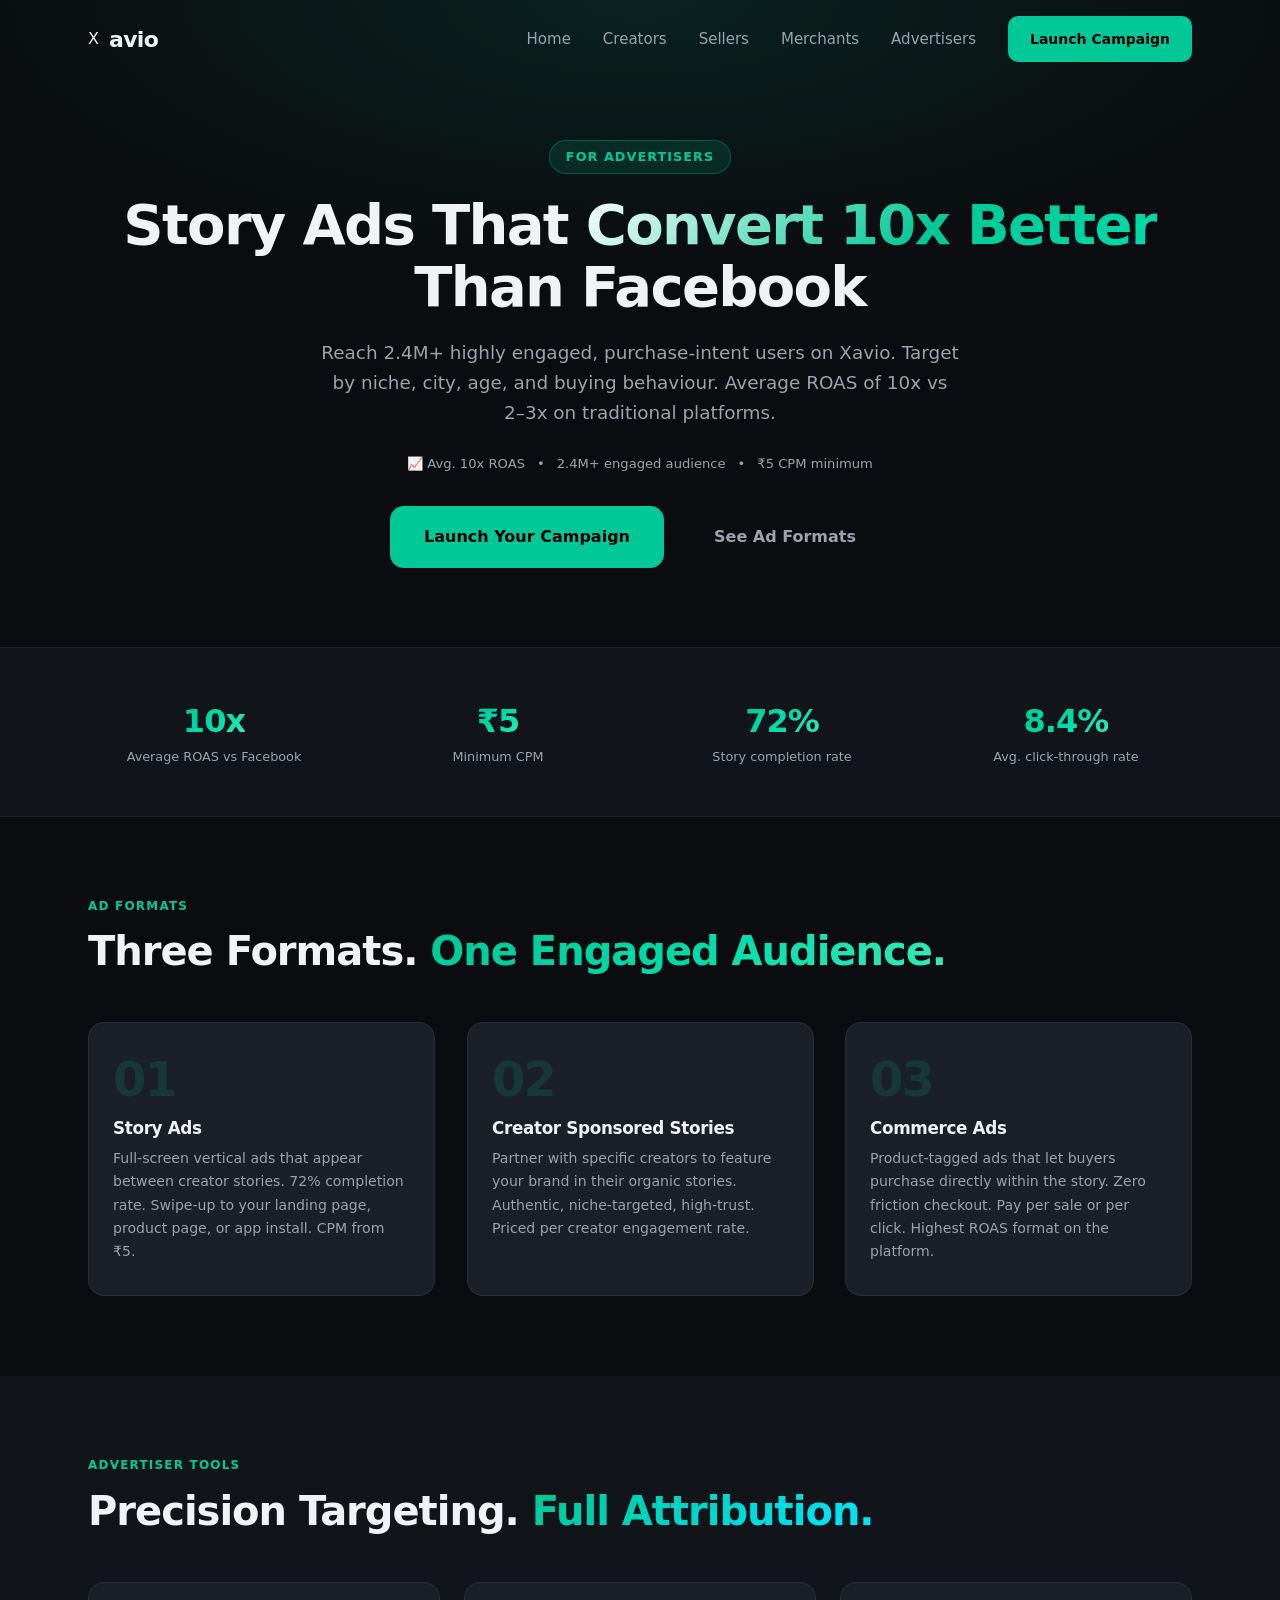
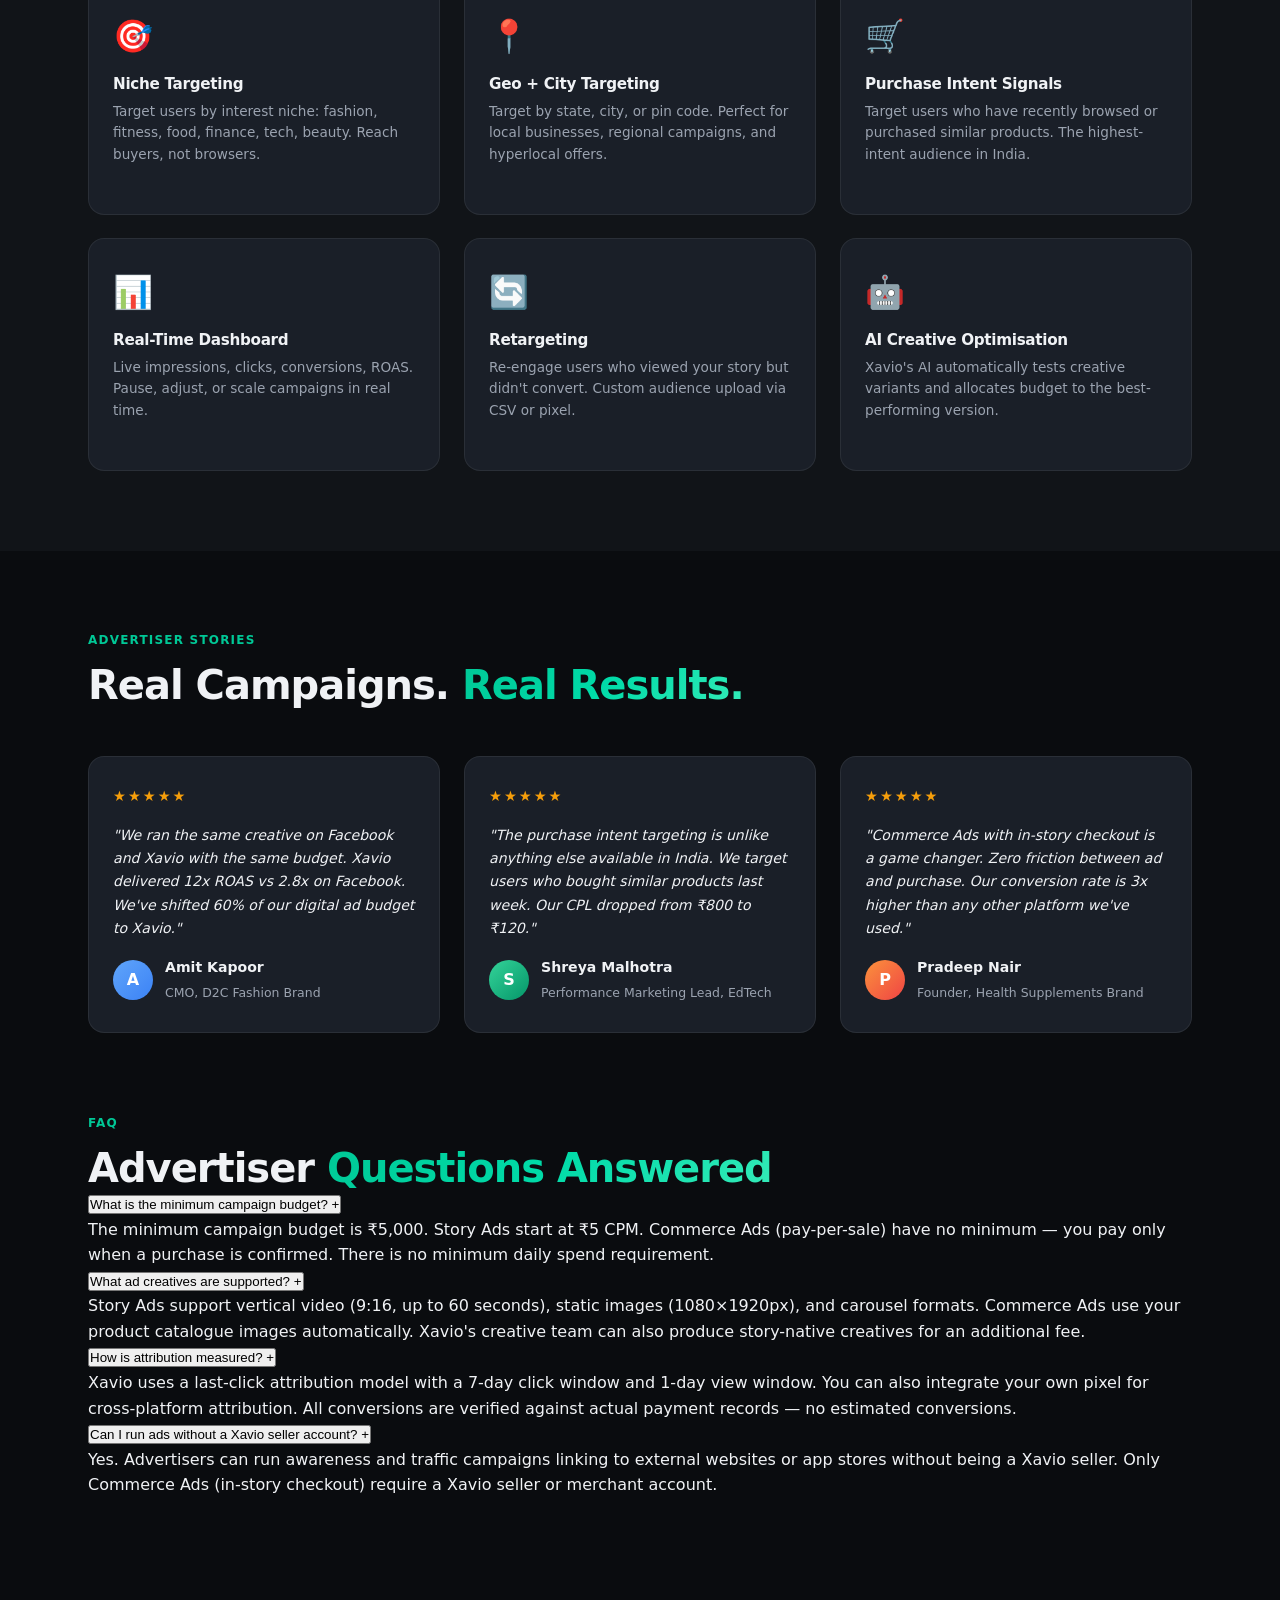
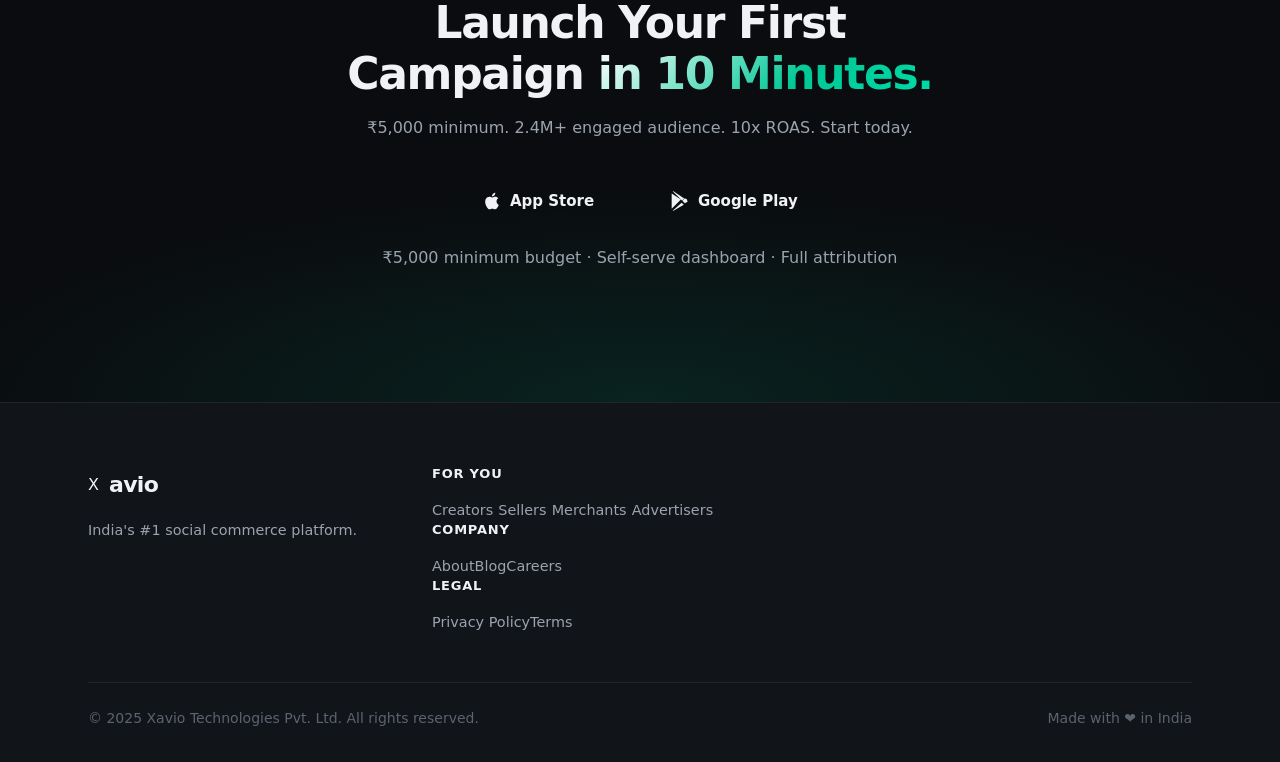
==== for-advertisers.html @ 4894a822 "v2: CRO redesign + 4 audience pages + SEO files; v1 preserved in ./v1/" ====
<!DOCTYPE html>
<html lang="en">
<head>
  <meta charset="UTF-8">
  <meta name="viewport" content="width=device-width, initial-scale=1.0">
  <title>Xavio for Advertisers — Story Ads with 10x ROAS. Target India's Most Engaged Audiences.</title>
  <meta name="description" content="Run story ads on Xavio and reach 2.4M+ highly engaged users. Target by niche, location, and purchase intent. Average 10x ROAS vs traditional digital advertising.">
  <meta name="keywords" content="story ads India, social commerce advertising, influencer advertising platform, Xavio ads, high ROAS digital advertising India">
  <meta property="og:title" content="Xavio for Advertisers — 10x ROAS Story Ads">
  <meta property="og:description" content="Reach 2.4M+ engaged buyers with story ads. Target by niche, location, purchase intent. Pay per result.">
  <meta property="og:type" content="website">
  <meta name="robots" content="index, follow">
  <link rel="canonical" href="https://xavio.in/for-advertisers">
  <link rel="stylesheet" href="assets/css/style.css">
  <link rel="stylesheet" href="assets/css/audience.css">
</head>
<body>

  <nav class="nav" id="nav" role="navigation" aria-label="Main navigation">
    <div class="nav__inner container">
      <a href="index.html" class="nav__logo" aria-label="Xavio Home">
        <span class="nav__logo-mark">X</span><span class="nav__logo-text">avio</span>
      </a>
      <ul class="nav__links" role="list">
        <li><a href="index.html">Home</a></li>
        <li><a href="for-creators.html">Creators</a></li>
        <li><a href="for-sellers.html">Sellers</a></li>
        <li><a href="for-merchants.html">Merchants</a></li>
        <li><a href="for-advertisers.html" aria-current="page">Advertisers</a></li>
      </ul>
      <div class="nav__actions">
        <a href="#download" class="btn btn--primary btn--sm">Launch Campaign</a>
      </div>
      <button class="nav__burger" id="navBurger" aria-label="Toggle menu" aria-expanded="false">
        <span></span><span></span><span></span>
      </button>
    </div>
    <div class="nav__mobile" id="navMobile" aria-hidden="true">
      <a href="index.html">Home</a>
      <a href="for-creators.html">Creators</a>
      <a href="for-sellers.html">Sellers</a>
      <a href="for-merchants.html">Merchants</a>
      <a href="for-advertisers.html">Advertisers</a>
      <a href="#download" class="btn btn--primary">Launch Campaign</a>
    </div>
  </nav>

  <section class="aud-hero aud-hero--advertiser" id="hero">
    <div class="container">
      <div class="aud-hero__badge">For Advertisers</div>
      <h1 class="aud-hero__h1">Story Ads That <span class="grad-hero">Convert 10x Better</span> Than Facebook</h1>
      <p class="aud-hero__sub">Reach 2.4M+ highly engaged, purchase-intent users on Xavio. Target by niche, city, age, and buying behaviour. Average ROAS of 10x vs 2–3x on traditional platforms.</p>
      <div class="aud-hero__proof">
        <span>📈 Avg. 10x ROAS</span>
        <span>•</span>
        <span>2.4M+ engaged audience</span>
        <span>•</span>
        <span>₹5 CPM minimum</span>
      </div>
      <div class="aud-hero__ctas">
        <a href="#download" class="btn btn--primary btn--lg">Launch Your Campaign</a>
        <a href="#how" class="btn btn--ghost btn--lg">See Ad Formats</a>
      </div>
    </div>
  </section>

  <section class="income-strip">
    <div class="container">
      <div class="income-strip__grid">
        <div class="income-strip__item reveal">
          <div class="income-strip__val grad-green">10x</div>
          <div class="income-strip__lbl">Average ROAS vs Facebook</div>
        </div>
        <div class="income-strip__item reveal">
          <div class="income-strip__val grad-green">₹5</div>
          <div class="income-strip__lbl">Minimum CPM</div>
        </div>
        <div class="income-strip__item reveal">
          <div class="income-strip__val grad-green">72%</div>
          <div class="income-strip__lbl">Story completion rate</div>
        </div>
        <div class="income-strip__item reveal">
          <div class="income-strip__val grad-green">8.4%</div>
          <div class="income-strip__lbl">Avg. click-through rate</div>
        </div>
      </div>
    </div>
  </section>

  <section class="how" id="how">
    <div class="container">
      <div class="section-label reveal">Ad Formats</div>
      <h2 class="section-h2 reveal">Three Formats. <span class="grad-green">One Engaged Audience.</span></h2>
      <div class="steps">
        <div class="step reveal">
          <div class="step__num">01</div>
          <h3 class="step__title">Story Ads</h3>
          <p class="step__desc">Full-screen vertical ads that appear between creator stories. 72% completion rate. Swipe-up to your landing page, product page, or app install. CPM from ₹5.</p>
        </div>
        <div class="step reveal">
          <div class="step__num">02</div>
          <h3 class="step__title">Creator Sponsored Stories</h3>
          <p class="step__desc">Partner with specific creators to feature your brand in their organic stories. Authentic, niche-targeted, high-trust. Priced per creator engagement rate.</p>
        </div>
        <div class="step reveal">
          <div class="step__num">03</div>
          <h3 class="step__title">Commerce Ads</h3>
          <p class="step__desc">Product-tagged ads that let buyers purchase directly within the story. Zero friction checkout. Pay per sale or per click. Highest ROAS format on the platform.</p>
        </div>
      </div>
    </div>
  </section>

  <section class="aud-features">
    <div class="container">
      <div class="section-label reveal">Advertiser Tools</div>
      <h2 class="section-h2 reveal">Precision Targeting. <span class="grad-warm">Full Attribution.</span></h2>
      <div class="feat-grid">
        <div class="feat-card reveal">
          <div class="feat-card__icon">🎯</div>
          <h3>Niche Targeting</h3>
          <p>Target users by interest niche: fashion, fitness, food, finance, tech, beauty. Reach buyers, not browsers.</p>
        </div>
        <div class="feat-card reveal">
          <div class="feat-card__icon">📍</div>
          <h3>Geo + City Targeting</h3>
          <p>Target by state, city, or pin code. Perfect for local businesses, regional campaigns, and hyperlocal offers.</p>
        </div>
        <div class="feat-card reveal">
          <div class="feat-card__icon">🛒</div>
          <h3>Purchase Intent Signals</h3>
          <p>Target users who have recently browsed or purchased similar products. The highest-intent audience in India.</p>
        </div>
        <div class="feat-card reveal">
          <div class="feat-card__icon">📊</div>
          <h3>Real-Time Dashboard</h3>
          <p>Live impressions, clicks, conversions, ROAS. Pause, adjust, or scale campaigns in real time.</p>
        </div>
        <div class="feat-card reveal">
          <div class="feat-card__icon">🔄</div>
          <h3>Retargeting</h3>
          <p>Re-engage users who viewed your story but didn't convert. Custom audience upload via CSV or pixel.</p>
        </div>
        <div class="feat-card reveal">
          <div class="feat-card__icon">🤖</div>
          <h3>AI Creative Optimisation</h3>
          <p>Xavio's AI automatically tests creative variants and allocates budget to the best-performing version.</p>
        </div>
      </div>
    </div>
  </section>

  <section class="aud-testimonials">
    <div class="container">
      <div class="section-label reveal">Advertiser Stories</div>
      <h2 class="section-h2 reveal">Real Campaigns. <span class="grad-green">Real Results.</span></h2>
      <div class="testi-grid">
        <div class="testi-card reveal">
          <div class="testi-card__stars">★★★★★</div>
          <p class="testi-card__quote">"We ran the same creative on Facebook and Xavio with the same budget. Xavio delivered 12x ROAS vs 2.8x on Facebook. We've shifted 60% of our digital ad budget to Xavio."</p>
          <div class="testi-card__author">
            <div class="testi-card__av" style="background:linear-gradient(135deg,#60a5fa,#3b82f6)">A</div>
            <div><strong>Amit Kapoor</strong><span>CMO, D2C Fashion Brand</span></div>
          </div>
        </div>
        <div class="testi-card reveal">
          <div class="testi-card__stars">★★★★★</div>
          <p class="testi-card__quote">"The purchase intent targeting is unlike anything else available in India. We target users who bought similar products last week. Our CPL dropped from ₹800 to ₹120."</p>
          <div class="testi-card__author">
            <div class="testi-card__av" style="background:linear-gradient(135deg,#34d399,#059669)">S</div>
            <div><strong>Shreya Malhotra</strong><span>Performance Marketing Lead, EdTech</span></div>
          </div>
        </div>
        <div class="testi-card reveal">
          <div class="testi-card__stars">★★★★★</div>
          <p class="testi-card__quote">"Commerce Ads with in-story checkout is a game changer. Zero friction between ad and purchase. Our conversion rate is 3x higher than any other platform we've used."</p>
          <div class="testi-card__author">
            <div class="testi-card__av" style="background:linear-gradient(135deg,#fb923c,#ef4444)">P</div>
            <div><strong>Pradeep Nair</strong><span>Founder, Health Supplements Brand</span></div>
          </div>
        </div>
      </div>
    </div>
  </section>

  <section class="faq" id="faq">
    <div class="container">
      <div class="section-label reveal">FAQ</div>
      <h2 class="section-h2 reveal">Advertiser <span class="grad-green">Questions Answered</span></h2>
      <div class="faq__list">
        <div class="faq__item">
          <button class="faq__q" onclick="toggleFaq(this)" aria-expanded="false">
            What is the minimum campaign budget?
            <span class="faq__icon">+</span>
          </button>
          <div class="faq__a"><p>The minimum campaign budget is ₹5,000. Story Ads start at ₹5 CPM. Commerce Ads (pay-per-sale) have no minimum — you pay only when a purchase is confirmed. There is no minimum daily spend requirement.</p></div>
        </div>
        <div class="faq__item">
          <button class="faq__q" onclick="toggleFaq(this)" aria-expanded="false">
            What ad creatives are supported?
            <span class="faq__icon">+</span>
          </button>
          <div class="faq__a"><p>Story Ads support vertical video (9:16, up to 60 seconds), static images (1080×1920px), and carousel formats. Commerce Ads use your product catalogue images automatically. Xavio's creative team can also produce story-native creatives for an additional fee.</p></div>
        </div>
        <div class="faq__item">
          <button class="faq__q" onclick="toggleFaq(this)" aria-expanded="false">
            How is attribution measured?
            <span class="faq__icon">+</span>
          </button>
          <div class="faq__a"><p>Xavio uses a last-click attribution model with a 7-day click window and 1-day view window. You can also integrate your own pixel for cross-platform attribution. All conversions are verified against actual payment records — no estimated conversions.</p></div>
        </div>
        <div class="faq__item">
          <button class="faq__q" onclick="toggleFaq(this)" aria-expanded="false">
            Can I run ads without a Xavio seller account?
            <span class="faq__icon">+</span>
          </button>
          <div class="faq__a"><p>Yes. Advertisers can run awareness and traffic campaigns linking to external websites or app stores without being a Xavio seller. Only Commerce Ads (in-story checkout) require a Xavio seller or merchant account.</p></div>
        </div>
      </div>
    </div>
  </section>

  <section class="aud-cta" id="download">
    <div class="container">
      <div class="aud-cta__inner reveal">
        <h2>Launch Your First Campaign <span class="grad-hero">in 10 Minutes.</span></h2>
        <p>₹5,000 minimum. 2.4M+ engaged audience. 10x ROAS. Start today.</p>
        <div class="aud-cta__btns">
          <a href="#" class="btn btn--store">
            <svg width="20" height="20" viewBox="0 0 24 24" fill="currentColor"><path d="M18.71 19.5c-.83 1.24-1.71 2.45-3.05 2.47-1.34.03-1.77-.79-3.29-.79-1.53 0-2 .77-3.27.82-1.31.05-2.3-1.32-3.14-2.53C4.25 17 2.94 12.45 4.7 9.39c.87-1.52 2.43-2.48 4.12-2.51 1.28-.02 2.5.87 3.29.87.78 0 2.26-1.07 3.8-.91.65.03 2.47.26 3.64 1.98-.09.06-2.17 1.28-2.15 3.81.03 3.02 2.65 4.03 2.68 4.04-.03.07-.42 1.44-1.38 2.83M13 3.5c.73-.83 1.94-1.46 2.94-1.5.13 1.17-.34 2.35-1.04 3.19-.69.85-1.83 1.51-2.95 1.42-.15-1.15.41-2.35 1.05-3.11z"/></svg>
            App Store
          </a>
          <a href="#" class="btn btn--store">
            <svg width="20" height="20" viewBox="0 0 24 24" fill="currentColor"><path d="M3.18 23.76c.3.17.65.19.96.07l12.45-7.19-2.63-2.63-10.78 9.75zm-1.12-20.9C2.03 3.1 2 3.35 2 3.61v16.78c0 .26.03.51.06.76l11.04-11.04L2.06 2.86zM20.49 10.3l-2.66-1.54-2.97 2.97 2.97 2.97 2.69-1.55c.77-.44.77-1.41-.03-1.85zM4.14.24C3.83.12 3.48.14 3.18.31L14.4 11.53 17.03 8.9 4.14.24z"/></svg>
            Google Play
          </a>
        </div>
        <p class="aud-cta__note">₹5,000 minimum budget · Self-serve dashboard · Full attribution</p>
      </div>
    </div>
  </section>

  <footer class="footer">
    <div class="container">
      <div class="footer__top">
        <div class="footer__brand">
          <a href="index.html" class="nav__logo"><span class="nav__logo-mark">X</span><span class="nav__logo-text">avio</span></a>
          <p>India's #1 social commerce platform.</p>
        </div>
        <div class="footer__links">
          <div class="footer__col"><h4>For You</h4>
            <a href="for-creators.html">Creators</a>
            <a href="for-sellers.html">Sellers</a>
            <a href="for-merchants.html">Merchants</a>
            <a href="for-advertisers.html">Advertisers</a>
          </div>
          <div class="footer__col"><h4>Company</h4>
            <a href="#">About</a><a href="#">Blog</a><a href="#">Careers</a>
          </div>
          <div class="footer__col"><h4>Legal</h4>
            <a href="#">Privacy Policy</a><a href="#">Terms</a>
          </div>
        </div>
      </div>
      <div class="footer__bottom">
        <p>&copy; 2025 Xavio Technologies Pvt. Ltd. All rights reserved.</p>
        <p>Made with ❤️ in India</p>
      </div>
    </div>
  </footer>

  <script src="assets/js/main.js"></script>
</body>
</html>
---- assets/css/style.css ----
/* ============================================================
   XAVIO LANDING PAGE — style.css v2
   Design: Bold dark theme · Syne + Plus Jakarta Sans
   Patterns: frontend-design, page-cro, content-hash-cache
   ============================================================ */

/* ── RESET ──────────────────────────────────────────────── */
*, *::before, *::after { box-sizing: border-box; margin: 0; padding: 0; }

/* ── TOKENS ─────────────────────────────────────────────── */
:root {
  --green:        #00C896;
  --green-dim:    #00A67E;
  --green-glow:   rgba(0,200,150,0.18);
  --green-glow-s: rgba(0,200,150,0.08);

  --bg:           #0A0C0F;
  --bg-2:         #111418;
  --bg-3:         #181C22;
  --surface:      #1A1F28;
  --surface-2:    #222831;

  --fg:           #F0F2F5;
  --fg-2:         #9BA3B0;
  --fg-3:         #5C6370;

  --border:       rgba(255,255,255,0.07);
  --border-2:     rgba(255,255,255,0.12);

  /* Apple SF Pro system font stack — renders as SF Pro on Apple, Segoe UI on Windows,
     Roboto on Android. Zero network request, instant render, native feel. */
  --font-display: -apple-system, 'SF Pro Display', BlinkMacSystemFont, 'Segoe UI', system-ui, sans-serif;
  --font-body:    -apple-system, 'SF Pro Text', BlinkMacSystemFont, 'Segoe UI', system-ui, sans-serif;

  /* Gradient text palette */
  --grad-green:   linear-gradient(135deg, #00C896 0%, #00dba8 50%, #34ebb8 100%);
  --grad-warm:    linear-gradient(135deg, #00C896 0%, #00e5ff 100%);
  --grad-gold:    linear-gradient(135deg, #f7c948 0%, #f4a623 100%);
  --grad-hero:    linear-gradient(135deg, #ffffff 0%, #00C896 60%, #00dba8 100%);

  --section-gap:  clamp(80px, 10vw, 140px);
  --container:    1200px;
  --ease:         cubic-bezier(0.22, 1, 0.36, 1);
}

html { scroll-behavior: smooth; font-size: 16px; }
body {
  font-family: var(--font-body);
  background: var(--bg);
  color: var(--fg);
  line-height: 1.6;
  -webkit-font-smoothing: antialiased;
  -moz-osx-font-smoothing: grayscale;
  text-rendering: optimizeLegibility;
  overflow-x: hidden;
}
/* Apple HIG: display weight for large titles, text weight for body */
h1,h2,h3,h4 {
  font-family: var(--font-display);
  line-height: 1.08;
  letter-spacing: -0.025em;
  font-weight: 700;
}
h1 { font-weight: 800; letter-spacing: -0.03em; }
h2 { font-weight: 700; letter-spacing: -0.025em; }
h3 { font-weight: 600; letter-spacing: -0.02em; }

/* ── GRADIENT TEXT UTILITY CLASSES ─────────────────────── */
/* Usage: add class="grad-green" / "grad-warm" / "grad-gold" / "grad-hero" to any element */
.grad-green, .grad-warm, .grad-gold, .grad-hero {
  -webkit-background-clip: text;
  background-clip: text;
  -webkit-text-fill-color: transparent;
  color: transparent;
  display: inline; /* must be inline or inline-block */
}
.grad-green  { background-image: var(--grad-green); }
.grad-warm   { background-image: var(--grad-warm); }
.grad-gold   { background-image: var(--grad-gold); }
.grad-hero   { background-image: var(--grad-hero); }
a { text-decoration: none; color: inherit; }
ul { list-style: none; }
img { max-width: 100%; display: block; }

/* ── CONTAINER ──────────────────────────────────────────── */
.container {
  width: 100%;
  max-width: var(--container);
  margin: 0 auto;
  padding: 0 clamp(20px, 5vw, 48px);
}

/* ── BUTTONS ────────────────────────────────────────────── */
.btn {
  display: inline-flex;
  align-items: center;
  gap: 8px;
  font-family: var(--font-body);
  font-weight: 600;
  font-size: 0.9375rem;
  border-radius: 12px;
  border: 2px solid transparent;
  cursor: pointer;
  text-decoration: none;
  transition: transform 80ms var(--ease), box-shadow 200ms, background 200ms, border-color 200ms, color 200ms;
  will-change: transform;
  white-space: nowrap;
  padding: 14px 28px;
}
.btn:active { transform: scale(0.97) !important; }
.btn--primary { background: var(--green); color: #000; }
.btn--primary:hover { background: #00dba8; box-shadow: 0 8px 32px var(--green-glow); transform: translateY(-2px); }
.btn--outline { background: transparent; color: var(--fg); border-color: var(--border-2); }
.btn--outline:hover { border-color: var(--green); color: var(--green); transform: translateY(-2px); }
.btn--ghost { background: transparent; color: var(--fg-2); padding: 10px 18px; }
.btn--ghost:hover { color: var(--fg); }
.btn--lg { padding: 16px 32px; font-size: 1rem; border-radius: 14px; }
.btn--sm { padding: 10px 20px; font-size: 0.875rem; border-radius: 10px; }
.btn--full { width: 100%; justify-content: center; }

/* ── SECTION HEADERS ────────────────────────────────────── */
.section-tag {
  display: inline-block;
  font-size: 0.8125rem;
  font-weight: 600;
  letter-spacing: 0.08em;
  text-transform: uppercase;
  color: var(--green);
  margin-bottom: 16px;
}
.section-h2 { font-size: clamp(2rem, 4vw, 3.25rem); color: var(--fg); margin-bottom: 20px; }
.section-sub { font-size: 1.0625rem; color: var(--fg-2); max-width: 560px; line-height: 1.7; }
.section-header { text-align: center; margin-bottom: clamp(48px, 6vw, 80px); }
.section-header .section-sub { margin: 0 auto; }

/* ── SCROLL REVEAL ──────────────────────────────────────── */
.reveal, .reveal-right {
  opacity: 0;
  transform: translateY(32px);
  transition: opacity 600ms var(--ease), transform 600ms var(--ease);
  transition-delay: var(--d, 0ms);
  will-change: transform, opacity;
}
.reveal-right { transform: translateX(40px); }
.reveal.visible, .reveal-right.visible { opacity: 1; transform: translate(0); }

/* ── NAV ────────────────────────────────────────────────── */
.nav {
  position: fixed;
  top: 0; left: 0; right: 0;
  z-index: 100;
  transition: background 300ms, backdrop-filter 300ms, border-color 300ms;
}
.nav.scrolled {
  background: rgba(10,12,15,0.88);
  backdrop-filter: blur(20px);
  -webkit-backdrop-filter: blur(20px);
  border-bottom: 1px solid var(--border);
}
.nav__inner {
  display: flex;
  align-items: center;
  gap: 32px;
  max-width: var(--container);
  margin: 0 auto;
  padding: 16px clamp(20px, 5vw, 48px);
}
.nav__logo { display: flex; align-items: center; gap: 10px; flex-shrink: 0; }
.nav__logo-text { font-family: var(--font-display); font-size: 1.375rem; font-weight: 800; color: var(--fg); letter-spacing: -0.03em; }
.nav__links { display: flex; gap: 32px; margin-left: auto; }
.nav__links a { color: var(--fg-2); font-size: 0.9375rem; font-weight: 500; transition: color 200ms; }
.nav__links a:hover { color: var(--fg); }
.nav__actions { display: flex; gap: 8px; align-items: center; }
.nav__burger { display: none; flex-direction: column; gap: 5px; background: none; border: none; cursor: pointer; padding: 4px; margin-left: auto; }
.nav__burger span { display: block; width: 22px; height: 2px; background: var(--fg); border-radius: 2px; transition: transform 300ms, opacity 300ms; }
.nav__mobile {
  display: none;
  padding: 20px clamp(20px, 5vw, 48px) 28px;
  border-top: 1px solid var(--border);
  background: rgba(10,12,15,0.96);
  backdrop-filter: blur(20px);
}
.nav__mobile ul { display: flex; flex-direction: column; gap: 4px; }
.nav__mobile a { display: block; padding: 12px 0; color: var(--fg-2); font-size: 1rem; font-weight: 500; border-bottom: 1px solid var(--border); transition: color 200ms; }
.nav__mobile a:hover { color: var(--fg); }
.nav__mobile .btn { margin-top: 16px; }
.nav__mobile.open { display: block; }

/* ── HERO ───────────────────────────────────────────────── */
.hero {
  position: relative;
  padding: clamp(120px, 15vw, 180px) 0 clamp(80px, 10vw, 120px);
  overflow: hidden;
}
.hero__bg { position: absolute; inset: 0; pointer-events: none; }
.hero__mesh {
  position: absolute; inset: 0;
  background:
    radial-gradient(ellipse 80% 60% at 60% 0%, rgba(0,200,150,0.12) 0%, transparent 60%),
    radial-gradient(ellipse 60% 80% at 10% 80%, rgba(0,166,126,0.08) 0%, transparent 60%);
}
.hero__grain {
  position: absolute; inset: 0;
  background-image: url("data:image/svg+xml,%3Csvg viewBox='0 0 256 256' xmlns='http://www.w3.org/2000/svg'%3E%3Cfilter id='n'%3E%3CfeTurbulence type='fractalNoise' baseFrequency='0.9' numOctaves='4' stitchTiles='stitch'/%3E%3C/filter%3E%3Crect width='100%25' height='100%25' filter='url(%23n)' opacity='0.04'/%3E%3C/svg%3E");
  opacity: 0.4;
}
.hero__blob { position: absolute; border-radius: 50%; filter: blur(80px); pointer-events: none; }
.hero__blob--1 { width: 500px; height: 500px; background: rgba(0,200,150,0.08); top: -100px; right: -100px; animation: blobFloat 8s ease-in-out infinite; }
.hero__blob--2 { width: 400px; height: 400px; background: rgba(0,166,126,0.06); bottom: 0; left: -80px; animation: blobFloat 10s ease-in-out infinite reverse; }
@keyframes blobFloat { 0%,100%{transform:translate(0,0) scale(1)} 50%{transform:translate(20px,-20px) scale(1.05)} }

.hero__layout { display: grid; grid-template-columns: 1fr 1fr; gap: 80px; align-items: center; }
.hero__badge {
  display: inline-flex;
  align-items: center;
  gap: 8px;
  background: var(--green-glow-s);
  border: 1px solid rgba(0,200,150,0.25);
  color: var(--green);
  font-size: 0.875rem;
  font-weight: 600;
  padding: 8px 16px;
  border-radius: 100px;
  margin-bottom: 28px;
}
.hero__badge-dot { width: 8px; height: 8px; background: var(--green); border-radius: 50%; animation: pulse 2s ease-in-out infinite; }
@keyframes pulse { 0%,100%{opacity:1;transform:scale(1)} 50%{opacity:0.5;transform:scale(0.8)} }

.hero__h1 { font-size: clamp(2.5rem, 5.5vw, 4.5rem); color: var(--fg); margin-bottom: 24px; line-height: 1.05; }
.hero__h1 em { font-style: normal; color: var(--green); }
.hero__h1 strong { font-weight: 800; background-image: var(--grad-hero); -webkit-background-clip: text; background-clip: text; -webkit-text-fill-color: transparent; color: transparent; }
.hero__sub { font-size: 1.125rem; color: var(--fg-2); margin-bottom: 36px; max-width: 480px; line-height: 1.7; }
.hero__sub strong { color: var(--fg); }
.hero__cta-row { display: flex; gap: 12px; flex-wrap: wrap; margin-bottom: 32px; }
.hero__proof { display: flex; align-items: center; gap: 14px; font-size: 0.875rem; color: var(--fg-2); }
.hero__avatars { display: flex; align-items: center; }
.hero__av { width: 32px; height: 32px; border-radius: 50%; border: 2px solid var(--bg); margin-left: -8px; }
.hero__av:first-child { margin-left: 0; }
.hero__av--1 { background: linear-gradient(135deg, #f093fb, #f5576c); }
.hero__av--2 { background: linear-gradient(135deg, #4facfe, #00f2fe); }
.hero__av--3 { background: linear-gradient(135deg, #43e97b, #38f9d7); }
.hero__av--4 { background: linear-gradient(135deg, #fa709a, #fee140); }
.hero__stars { color: #fbbf24; font-size: 0.875rem; letter-spacing: 1px; }
.hero__proof strong { color: var(--fg); }

/* Phone mockup */
.hero__phone-wrap { position: relative; display: flex; justify-content: center; }
.hero__phone {
  position: relative;
  width: 280px; height: 560px;
  background: var(--bg-3);
  border-radius: 40px;
  border: 2px solid var(--border-2);
  box-shadow: 0 40px 80px rgba(0,0,0,0.5), 0 0 0 1px rgba(255,255,255,0.05), inset 0 1px 0 rgba(255,255,255,0.1);
  overflow: hidden;
  will-change: transform;
  animation: phoneFloat 6s ease-in-out infinite;
}
@keyframes phoneFloat { 0%,100%{transform:translateY(0px) rotate(-1deg)} 50%{transform:translateY(-12px) rotate(1deg)} }
.hero__phone-notch { position: absolute; top: 12px; left: 50%; transform: translateX(-50%); width: 80px; height: 22px; background: var(--bg); border-radius: 100px; z-index: 2; }
.hero__phone-screen { position: absolute; inset: 0; background: linear-gradient(180deg, #0f1117 0%, #1a1f28 100%); overflow: hidden; }

/* Story UI */
.story-ui { height: 100%; display: flex; flex-direction: column; padding: 48px 16px 16px; }
.story-progress { display: flex; gap: 4px; margin-bottom: 12px; }
.story-bar { flex: 1; height: 2px; background: rgba(255,255,255,0.2); border-radius: 2px; overflow: hidden; }
.story-bar--done { background: rgba(255,255,255,0.7); }
.story-bar--active { position: relative; }
.story-bar--active::after { content: ''; position: absolute; top: 0; left: 0; height: 100%; width: 60%; background: white; border-radius: 2px; animation: storyProgress 4s linear infinite; }
@keyframes storyProgress { 0%{width:0%} 100%{width:100%} }
.story-header { display: flex; align-items: center; gap: 8px; margin-bottom: 16px; }
.story-av { width: 32px; height: 32px; border-radius: 50%; background: linear-gradient(135deg, var(--green), #00dba8); border: 2px solid var(--green); }
.story-name { font-size: 0.75rem; font-weight: 600; color: white; }
.story-time { font-size: 0.65rem; color: rgba(255,255,255,0.5); }
.story-body { flex: 1; display: flex; align-items: center; }
.story-product { background: rgba(255,255,255,0.08); border: 1px solid rgba(255,255,255,0.12); border-radius: 16px; overflow: hidden; width: 100%; }
.story-product-img { height: 120px; background: linear-gradient(135deg, #1a1f28, #2a3040); position: relative; overflow: hidden; display: flex; align-items: center; justify-content: center; font-size: 2.5rem; }
.story-product-info { padding: 12px; }
.story-product-name { font-size: 0.75rem; font-weight: 600; color: white; margin-bottom: 4px; }
.story-product-price { font-size: 0.875rem; font-weight: 700; color: var(--green); margin-bottom: 8px; }
.story-product-cta { background: var(--green); color: #000; font-size: 0.7rem; font-weight: 700; padding: 6px 12px; border-radius: 8px; display: inline-block; }
.story-actions { display: flex; gap: 16px; padding-top: 12px; border-top: 1px solid rgba(255,255,255,0.08); }
.story-action { font-size: 0.7rem; color: rgba(255,255,255,0.6); }

/* Floating stat cards */
.hero__stat {
  position: absolute;
  display: flex;
  align-items: center;
  gap: 10px;
  background: rgba(26,31,40,0.92);
  backdrop-filter: blur(16px);
  border: 1px solid var(--border-2);
  border-radius: 16px;
  padding: 12px 16px;
  box-shadow: 0 8px 32px rgba(0,0,0,0.3);
  will-change: transform;
}
.hero__stat-icon { font-size: 1.25rem; }
.hero__stat-val { font-family: var(--font-display); font-size: 0.9375rem; font-weight: 700; color: var(--fg); }
.hero__stat-lbl { font-size: 0.7rem; color: var(--fg-2); }
.hero__stat--a { top: 60px; left: -20px; }
.hero__stat--b { bottom: 120px; right: -20px; }
.hero__stat--c { bottom: 60px; left: -10px; }
.float-1 { animation: float1 5s ease-in-out infinite; }
.float-2 { animation: float2 6s ease-in-out infinite; }
.float-3 { animation: float3 7s ease-in-out infinite; }
@keyframes float1 { 0%,100%{transform:translateY(0)} 50%{transform:translateY(-8px)} }
@keyframes float2 { 0%,100%{transform:translateY(0)} 50%{transform:translateY(-6px)} }
@keyframes float3 { 0%,100%{transform:translateY(0)} 50%{transform:translateY(-10px)} }

/* ── TRUST BAR ──────────────────────────────────────────── */
.trust { padding: 40px 0; border-top: 1px solid var(--border); border-bottom: 1px solid var(--border); background: var(--bg-2); }
.trust__grid { display: flex; align-items: center; justify-content: center; flex-wrap: wrap; }
.trust__item { text-align: center; padding: 16px 40px; }
.trust__num { font-family: var(--font-display); font-size: 1.75rem; font-weight: 800; color: var(--green); line-height: 1; margin-bottom: 4px; }
.trust__lbl { font-size: 0.8125rem; color: var(--fg-2); font-weight: 500; }
.trust__div { width: 1px; height: 40px; background: var(--border); }

/* ── FEATURES ───────────────────────────────────────────── */
.features { padding: var(--section-gap) 0; }
.features__grid { display: grid; grid-template-columns: repeat(3, 1fr); gap: 20px; }
.feat-card {
  background: var(--surface);
  border: 1px solid var(--border);
  border-radius: 20px;
  padding: 32px;
  transition: border-color 300ms, transform 300ms var(--ease), box-shadow 300ms;
  will-change: transform;
}
.feat-card:hover { border-color: rgba(0,200,150,0.3); transform: translateY(-4px); box-shadow: 0 20px 60px rgba(0,0,0,0.3); }
.feat-card__icon { font-size: 2rem; margin-bottom: 20px; display: block; }
.feat-card h3 { font-size: 1.125rem; font-weight: 700; color: var(--fg); margin-bottom: 12px; }
.feat-card p { font-size: 0.9375rem; color: var(--fg-2); line-height: 1.7; margin-bottom: 20px; }
.feat-card__metric { display: flex; align-items: baseline; gap: 6px; padding-top: 16px; border-top: 1px solid var(--border); }
.metric-val { font-family: var(--font-display); font-size: 1.5rem; font-weight: 800; color: var(--green); }
.metric-lbl { font-size: 0.8125rem; color: var(--fg-2); }

/* ── EARNINGS ───────────────────────────────────────────── */
.earnings { padding: var(--section-gap) 0; background: var(--bg-2); }
.earnings__layout { display: grid; grid-template-columns: 1fr 1fr; gap: 80px; align-items: center; }
.earnings__copy .section-sub { margin-bottom: 40px; }
.earn-steps { display: flex; flex-direction: column; gap: 28px; margin-bottom: 40px; }
.earn-step { display: flex; gap: 20px; align-items: flex-start; }
.earn-step__num { font-family: var(--font-display); font-size: 0.75rem; font-weight: 800; color: var(--green); background: var(--green-glow-s); border: 1px solid rgba(0,200,150,0.2); border-radius: 8px; padding: 4px 10px; flex-shrink: 0; margin-top: 2px; }
.earn-step strong { display: block; color: var(--fg); font-weight: 600; margin-bottom: 4px; }
.earn-step p { font-size: 0.9rem; color: var(--fg-2); line-height: 1.6; }

.earn-card { background: var(--surface); border: 1px solid var(--border-2); border-radius: 24px; padding: 28px; box-shadow: 0 40px 80px rgba(0,0,0,0.3); }
.earn-card__header { display: flex; align-items: center; gap: 12px; margin-bottom: 24px; }
.earn-card__av { width: 44px; height: 44px; border-radius: 50%; background: linear-gradient(135deg, #f093fb, #f5576c); flex-shrink: 0; }
.earn-card__name { font-weight: 700; color: var(--fg); font-size: 0.9375rem; }
.earn-card__handle { font-size: 0.8rem; color: var(--fg-2); }
.earn-card__verified { margin-left: auto; background: var(--green); color: #000; width: 22px; height: 22px; border-radius: 50%; display: flex; align-items: center; justify-content: center; font-size: 0.7rem; font-weight: 700; flex-shrink: 0; }
.earn-card__chart { margin-bottom: 20px; }
.chart-bars { display: flex; align-items: flex-end; gap: 8px; height: 120px; margin-bottom: 8px; }
.chart-bar { flex: 1; height: var(--h); background: var(--surface-2); border-radius: 6px 6px 0 0; position: relative; transition: background 300ms; cursor: default; }
.chart-bar--hi { background: var(--green); }
.chart-bar:hover::after { content: attr(data-v); position: absolute; bottom: calc(100% + 6px); left: 50%; transform: translateX(-50%); background: var(--surface-2); color: var(--fg); font-size: 0.65rem; font-weight: 600; padding: 3px 6px; border-radius: 6px; white-space: nowrap; pointer-events: none; }
.chart-months { display: flex; justify-content: space-between; }
.chart-months span { font-size: 0.7rem; color: var(--fg-3); }
.earn-card__total { display: flex; align-items: center; justify-content: space-between; padding-top: 16px; border-top: 1px solid var(--border); }
.earn-card__total-lbl { font-size: 0.8rem; color: var(--fg-2); margin-bottom: 2px; }
.earn-card__total-val { font-family: var(--font-display); font-size: 1.75rem; font-weight: 800; color: var(--green); }
.earn-card__growth { font-size: 0.8125rem; color: var(--green); font-weight: 600; }

/* ── BUSINESS ───────────────────────────────────────────── */
.business { padding: var(--section-gap) 0; }
.biz-grid { display: grid; grid-template-columns: repeat(4, 1fr); gap: 16px; margin-bottom: 48px; }
.biz-card { background: var(--surface); border: 1px solid var(--border); border-radius: 20px; padding: 28px 24px; transition: border-color 300ms, transform 300ms var(--ease); transition-delay: var(--d, 0ms); will-change: transform; }
.biz-card:hover { border-color: rgba(0,200,150,0.3); transform: translateY(-4px); }
.biz-card__icon { font-size: 1.75rem; margin-bottom: 16px; display: block; }
.biz-card h3 { font-size: 1rem; font-weight: 700; color: var(--fg); margin-bottom: 10px; }
.biz-card p { font-size: 0.875rem; color: var(--fg-2); line-height: 1.6; }
.biz-cta { text-align: center; display: flex; flex-direction: column; align-items: center; gap: 12px; }
.biz-cta__note { font-size: 0.875rem; color: var(--fg-2); }

/* ── TESTIMONIALS ───────────────────────────────────────── */
.testimonials { padding: var(--section-gap) 0; background: var(--bg-2); }
.testi-grid { display: grid; grid-template-columns: repeat(3, 1fr); gap: 20px; }
.testi { background: var(--surface); border: 1px solid var(--border); border-radius: 20px; padding: 28px; transition: border-color 300ms, transform 300ms var(--ease); transition-delay: var(--d, 0ms); will-change: transform; }
.testi:hover { border-color: rgba(0,200,150,0.2); transform: translateY(-3px); }
.testi__stars { color: #fbbf24; font-size: 0.875rem; letter-spacing: 2px; margin-bottom: 16px; }
.testi p { font-size: 0.9375rem; color: var(--fg-2); line-height: 1.7; margin-bottom: 20px; font-style: italic; }
.testi__footer { display: flex; align-items: center; gap: 12px; }
.testi__av { width: 40px; height: 40px; border-radius: 50%; flex-shrink: 0; }
.testi__av--1 { background: linear-gradient(135deg, #f093fb, #f5576c); }
.testi__av--2 { background: linear-gradient(135deg, #4facfe, #00f2fe); }
.testi__av--3 { background: linear-gradient(135deg, #43e97b, #38f9d7); }
.testi__name { font-weight: 700; color: var(--fg); font-size: 0.9rem; font-style: normal; display: block; }
.testi__role { font-size: 0.8rem; color: var(--fg-2); }

/* ── PRICING ────────────────────────────────────────────── */
.pricing { padding: var(--section-gap) 0; }
.pricing__grid { display: grid; grid-template-columns: repeat(3, 1fr); gap: 20px; align-items: start; }
.price-card { background: var(--surface); border: 1px solid var(--border); border-radius: 24px; padding: 32px; position: relative; transition: border-color 300ms, transform 300ms var(--ease); transition-delay: var(--d, 0ms); }
.price-card--featured { background: linear-gradient(180deg, rgba(0,200,150,0.08) 0%, var(--surface) 100%); border-color: rgba(0,200,150,0.4); transform: scale(1.03); }
.price-card--featured:hover { transform: scale(1.03) translateY(-4px); }
.price-card:not(.price-card--featured):hover { border-color: var(--border-2); transform: translateY(-4px); }
.price-card__popular { position: absolute; top: -14px; left: 50%; transform: translateX(-50%); background: var(--green); color: #000; font-size: 0.75rem; font-weight: 700; padding: 4px 16px; border-radius: 100px; white-space: nowrap; }
.price-card__tier { font-size: 0.875rem; font-weight: 600; color: var(--fg-2); margin-bottom: 12px; text-transform: uppercase; letter-spacing: 0.06em; }
.price-card__price { display: flex; align-items: baseline; gap: 4px; margin-bottom: 8px; }
.price-card__amt { font-family: var(--font-display); font-size: 2.25rem; font-weight: 800; color: var(--fg); }
.price-card__period { font-size: 0.9rem; color: var(--fg-2); }
.price-card__desc { font-size: 0.875rem; color: var(--fg-2); margin-bottom: 24px; padding-bottom: 24px; border-bottom: 1px solid var(--border); }
.price-card__feats { display: flex; flex-direction: column; gap: 10px; margin-bottom: 28px; }
.price-card__feats li { font-size: 0.9rem; color: var(--fg-2); }
.price-card__guarantee { text-align: center; font-size: 0.8rem; color: var(--fg-3); margin-top: 12px; }

/* ── DOWNLOAD ───────────────────────────────────────────── */
.download { padding: var(--section-gap) 0; position: relative; overflow: hidden; }
.download__bg { position: absolute; inset: 0; pointer-events: none; }
.download__mesh { position: absolute; inset: 0; background: radial-gradient(ellipse 70% 70% at 50% 50%, rgba(0,200,150,0.1) 0%, transparent 70%); }
.download__inner { text-align: center; max-width: 640px; margin: 0 auto; }
.download__tag { font-size: 0.8125rem; font-weight: 600; letter-spacing: 0.08em; text-transform: uppercase; color: var(--green); margin-bottom: 20px; }
.download__h2 { font-size: clamp(2rem, 4vw, 3.5rem); color: var(--fg); margin-bottom: 16px; }
.download__sub { font-size: 1.0625rem; color: var(--fg-2); margin-bottom: 40px; }
.store-btns { display: flex; gap: 16px; justify-content: center; flex-wrap: wrap; margin-bottom: 32px; }
.store-btn { display: flex; align-items: center; gap: 12px; background: var(--surface); border: 1px solid var(--border-2); border-radius: 16px; padding: 14px 24px; color: var(--fg); transition: border-color 300ms, transform 200ms var(--ease), box-shadow 300ms; will-change: transform; min-width: 180px; }
.store-btn:hover { border-color: var(--green); transform: translateY(-2px); box-shadow: 0 8px 32px var(--green-glow); }
.store-btn__sub { font-size: 0.7rem; color: var(--fg-2); }
.store-btn__main { font-family: var(--font-display); font-size: 1rem; font-weight: 700; }
.download__trust { display: flex; gap: 24px; justify-content: center; flex-wrap: wrap; font-size: 0.8125rem; color: var(--fg-2); }

/* ── FOOTER ─────────────────────────────────────────────── */
.footer { background: var(--bg-2); border-top: 1px solid var(--border); padding: 64px 0 32px; }
.footer__top { display: grid; grid-template-columns: 280px 1fr; gap: 64px; margin-bottom: 48px; }
.footer__brand p { font-size: 0.9rem; color: var(--fg-2); line-height: 1.6; margin: 16px 0 20px; }
.footer__social { display: flex; gap: 12px; }
.footer__social a { display: flex; align-items: center; justify-content: center; width: 36px; height: 36px; background: var(--surface); border: 1px solid var(--border); border-radius: 10px; color: var(--fg-2); transition: color 200ms, border-color 200ms, transform 200ms; }
.footer__social a:hover { color: var(--green); border-color: rgba(0,200,150,0.3); transform: translateY(-2px); }
.footer__nav { display: grid; grid-template-columns: repeat(4, 1fr); gap: 32px; }
.footer__col h4 { font-size: 0.8125rem; font-weight: 700; color: var(--fg); text-transform: uppercase; letter-spacing: 0.06em; margin-bottom: 16px; }
.footer__col ul { display: flex; flex-direction: column; gap: 10px; }
.footer__col a { font-size: 0.9rem; color: var(--fg-2); transition: color 200ms; }
.footer__col a:hover { color: var(--green); }
.footer__bottom { display: flex; align-items: center; justify-content: space-between; padding-top: 24px; border-top: 1px solid var(--border); flex-wrap: wrap; gap: 12px; }
.footer__bottom p { font-size: 0.875rem; color: var(--fg-3); }
.footer__legal { display: flex; gap: 20px; }
.footer__legal a { font-size: 0.875rem; color: var(--fg-3); transition: color 200ms; }
.footer__legal a:hover { color: var(--fg-2); }

/* ── STICKY CTA ─────────────────────────────────────────── */
.sticky-cta { position: fixed; bottom: 0; left: 0; right: 0; padding: 12px 20px 20px; background: linear-gradient(0deg, var(--bg) 0%, transparent 100%); z-index: 90; transform: translateY(100%); transition: transform 400ms var(--ease); display: none; }
.sticky-cta.visible { transform: translateY(0); }

/* ── REDUCED MOTION ─────────────────────────────────────── */
@media (prefers-reduced-motion: reduce) {
  *, *::before, *::after { animation-duration: 0.01ms !important; transition-duration: 0.01ms !important; }
  .reveal, .reveal-right { opacity: 1; transform: none; }
}

/* ── RESPONSIVE ─────────────────────────────────────────── */
@media (max-width: 1024px) {
  .biz-grid { grid-template-columns: repeat(2, 1fr); }
  .features__grid { grid-template-columns: repeat(2, 1fr); }
}
@media (max-width: 900px) {
  .hero__layout { grid-template-columns: 1fr; gap: 60px; }
  .hero__phone-wrap { order: -1; }
  .hero__phone { width: 240px; height: 480px; }
  .hero__stat--a { top: 40px; left: -10px; }
  .hero__stat--b { bottom: 80px; right: -10px; }
  .hero__stat--c { display: none; }
  .earnings__layout { grid-template-columns: 1fr; gap: 48px; }
  .pricing__grid { grid-template-columns: 1fr; max-width: 480px; margin: 0 auto; }
  .price-card--featured { transform: none; }
  .testi-grid { grid-template-columns: 1fr; max-width: 520px; margin: 0 auto; }
  .footer__top { grid-template-columns: 1fr; gap: 40px; }
  .footer__nav { grid-template-columns: repeat(2, 1fr); }
}
@media (max-width: 768px) {
  .nav__links, .nav__actions { display: none; }
  .nav__burger { display: flex; }
  .trust__div { display: none; }
  .trust__item { padding: 16px 20px; flex: 1 1 50%; }
  .features__grid { grid-template-columns: 1fr; max-width: 480px; margin: 0 auto; }
  .biz-grid { grid-template-columns: 1fr; max-width: 480px; margin: 0 auto 48px; }
  .sticky-cta { display: block; }
}
@media (max-width: 480px) {
  .hero__cta-row { flex-direction: column; }
  .hero__cta-row .btn { width: 100%; justify-content: center; }
  .store-btns { flex-direction: column; align-items: center; }
  .footer__nav { grid-template-columns: 1fr; }
  .footer__bottom { flex-direction: column; text-align: center; }
  .download__trust { flex-direction: column; gap: 8px; }
}
---- assets/css/audience.css ----
/* ============================================================
   AUDIENCE PAGES SHARED STYLES
   Used by: for-creators, for-sellers, for-merchants, for-advertisers
   ============================================================ */

/* AUDIENCE HERO */
.aud-hero {
  padding: 140px 0 80px;
  text-align: center;
  background: radial-gradient(ellipse 80% 60% at 50% 0%, rgba(0,200,150,.12) 0%, transparent 70%);
}
.aud-hero__badge {
  display: inline-block;
  background: rgba(0,200,150,.12);
  border: 1px solid rgba(0,200,150,.3);
  color: var(--green);
  padding: 6px 16px;
  border-radius: 20px;
  font-size: .8rem;
  font-weight: 700;
  letter-spacing: .08em;
  text-transform: uppercase;
  margin-bottom: 20px;
}
.aud-hero__h1 {
  font-size: clamp(2rem, 5vw, 3.5rem);
  font-weight: 800;
  letter-spacing: -0.03em;
  line-height: 1.1;
  margin-bottom: 20px;
  color: var(--fg);
}
.aud-hero__sub {
  font-size: clamp(1rem, 2vw, 1.15rem);
  color: var(--fg-2);
  max-width: 640px;
  margin: 0 auto 24px;
  line-height: 1.65;
}
.aud-hero__proof {
  display: flex;
  align-items: center;
  justify-content: center;
  gap: 12px;
  flex-wrap: wrap;
  font-size: .82rem;
  color: var(--fg-2);
  margin-bottom: 32px;
}
.aud-hero__ctas {
  display: flex;
  gap: 16px;
  justify-content: center;
  flex-wrap: wrap;
}

/* INCOME STRIP */
.income-strip {
  padding: 48px 0;
  background: var(--bg-2);
  border-top: 1px solid var(--border);
  border-bottom: 1px solid var(--border);
}
.income-strip__grid {
  display: grid;
  grid-template-columns: repeat(4, 1fr);
  gap: 32px;
  text-align: center;
}
.income-strip__val {
  font-size: 2rem;
  font-weight: 800;
  letter-spacing: -0.03em;
  margin-bottom: 6px;
}
.income-strip__lbl {
  font-size: .8rem;
  color: var(--fg-2);
}

/* HOW IT WORKS */
.how {
  padding: 80px 0;
}
.steps {
  display: grid;
  grid-template-columns: repeat(3, 1fr);
  gap: 32px;
  margin-top: 48px;
}
.step {
  background: var(--surface);
  border: 1px solid var(--border);
  border-radius: 16px;
  padding: 32px 24px;
  position: relative;
  transition: border-color .2s, transform .2s;
}
.step:hover {
  border-color: var(--green);
  transform: translateY(-4px);
}
.step__num {
  font-size: 3rem;
  font-weight: 800;
  color: rgba(0,200,150,.15);
  line-height: 1;
  margin-bottom: 16px;
  letter-spacing: -0.04em;
}
.step__title {
  font-size: 1.05rem;
  font-weight: 700;
  color: var(--fg);
  margin-bottom: 10px;
}
.step__desc {
  font-size: .88rem;
  color: var(--fg-2);
  line-height: 1.65;
}

/* FEATURES GRID */
.aud-features {
  padding: 80px 0;
  background: var(--bg-2);
}
.feat-grid {
  display: grid;
  grid-template-columns: repeat(3, 1fr);
  gap: 24px;
  margin-top: 48px;
}
.feat-card {
  background: var(--surface);
  border: 1px solid var(--border);
  border-radius: 16px;
  padding: 28px 24px;
  transition: border-color .2s, transform .2s;
}
.feat-card:hover {
  border-color: var(--green);
  transform: translateY(-4px);
}
.feat-card__icon {
  font-size: 2rem;
  margin-bottom: 14px;
}
.feat-card h3 {
  font-size: .95rem;
  font-weight: 700;
  color: var(--fg);
  margin-bottom: 8px;
}
.feat-card p {
  font-size: .85rem;
  color: var(--fg-2);
  line-height: 1.6;
}

/* TESTIMONIALS */
.aud-testimonials {
  padding: 80px 0;
}
.testi-grid {
  display: grid;
  grid-template-columns: repeat(3, 1fr);
  gap: 24px;
  margin-top: 48px;
}
.testi-card {
  background: var(--surface);
  border: 1px solid var(--border);
  border-radius: 16px;
  padding: 28px 24px;
  display: flex;
  flex-direction: column;
  gap: 16px;
}
.testi-card__stars {
  color: #f59e0b;
  font-size: .9rem;
  letter-spacing: 2px;
}
.testi-card__quote {
  font-size: .88rem;
  color: var(--fg);
  line-height: 1.65;
  flex: 1;
  font-style: italic;
}
.testi-card__author {
  display: flex;
  align-items: center;
  gap: 12px;
}
.testi-card__av {
  width: 40px;
  height: 40px;
  border-radius: 50%;
  flex-shrink: 0;
  display: flex;
  align-items: center;
  justify-content: center;
  font-weight: 700;
  font-size: 1rem;
  color: #fff;
}
.testi-card__author strong {
  display: block;
  font-size: .88rem;
  color: var(--fg);
}
.testi-card__author span {
  font-size: .78rem;
  color: var(--fg-2);
}

/* AUDIENCE CTA */
.aud-cta {
  padding: 100px 0;
  background: radial-gradient(ellipse 80% 60% at 50% 100%, rgba(0,200,150,.12) 0%, transparent 70%);
}
.aud-cta__inner {
  text-align: center;
  max-width: 600px;
  margin: 0 auto;
}
.aud-cta__inner h2 {
  font-size: clamp(1.75rem, 4vw, 2.75rem);
  font-weight: 800;
  letter-spacing: -0.03em;
  line-height: 1.15;
  margin-bottom: 16px;
  color: var(--fg);
}
.aud-cta__inner p {
  font-size: 1rem;
  color: var(--fg-2);
  margin-bottom: 32px;
  line-height: 1.6;
}
.aud-cta__btns {
  display: flex;
  gap: 16px;
  justify-content: center;
  flex-wrap: wrap;
  margin-bottom: 16px;
}
.aud-cta__note {
  font-size: .78rem;
  color: var(--fg-2);
  margin-top: 12px;
}

/* SECTION SHARED */
.section-label {
  font-size: .75rem;
  font-weight: 700;
  letter-spacing: .1em;
  text-transform: uppercase;
  color: var(--green);
  margin-bottom: 12px;
}
.section-h2 {
  font-size: clamp(1.5rem, 3.5vw, 2.5rem);
  font-weight: 800;
  letter-spacing: -0.025em;
  line-height: 1.15;
  color: var(--fg);
  margin-bottom: 0;
}

/* RESPONSIVE */
@media (max-width: 900px) {
  .income-strip__grid { grid-template-columns: repeat(2, 1fr); }
  .steps { grid-template-columns: 1fr; }
  .feat-grid { grid-template-columns: repeat(2, 1fr); }
  .testi-grid { grid-template-columns: 1fr; }
}
@media (max-width: 600px) {
  .aud-hero { padding: 120px 0 60px; }
  .income-strip__grid { grid-template-columns: repeat(2, 1fr); gap: 20px; }
  .feat-grid { grid-template-columns: 1fr; }
  .aud-hero__proof { flex-direction: column; gap: 6px; }
  .aud-hero__proof span:nth-child(even) { display: none; }
}
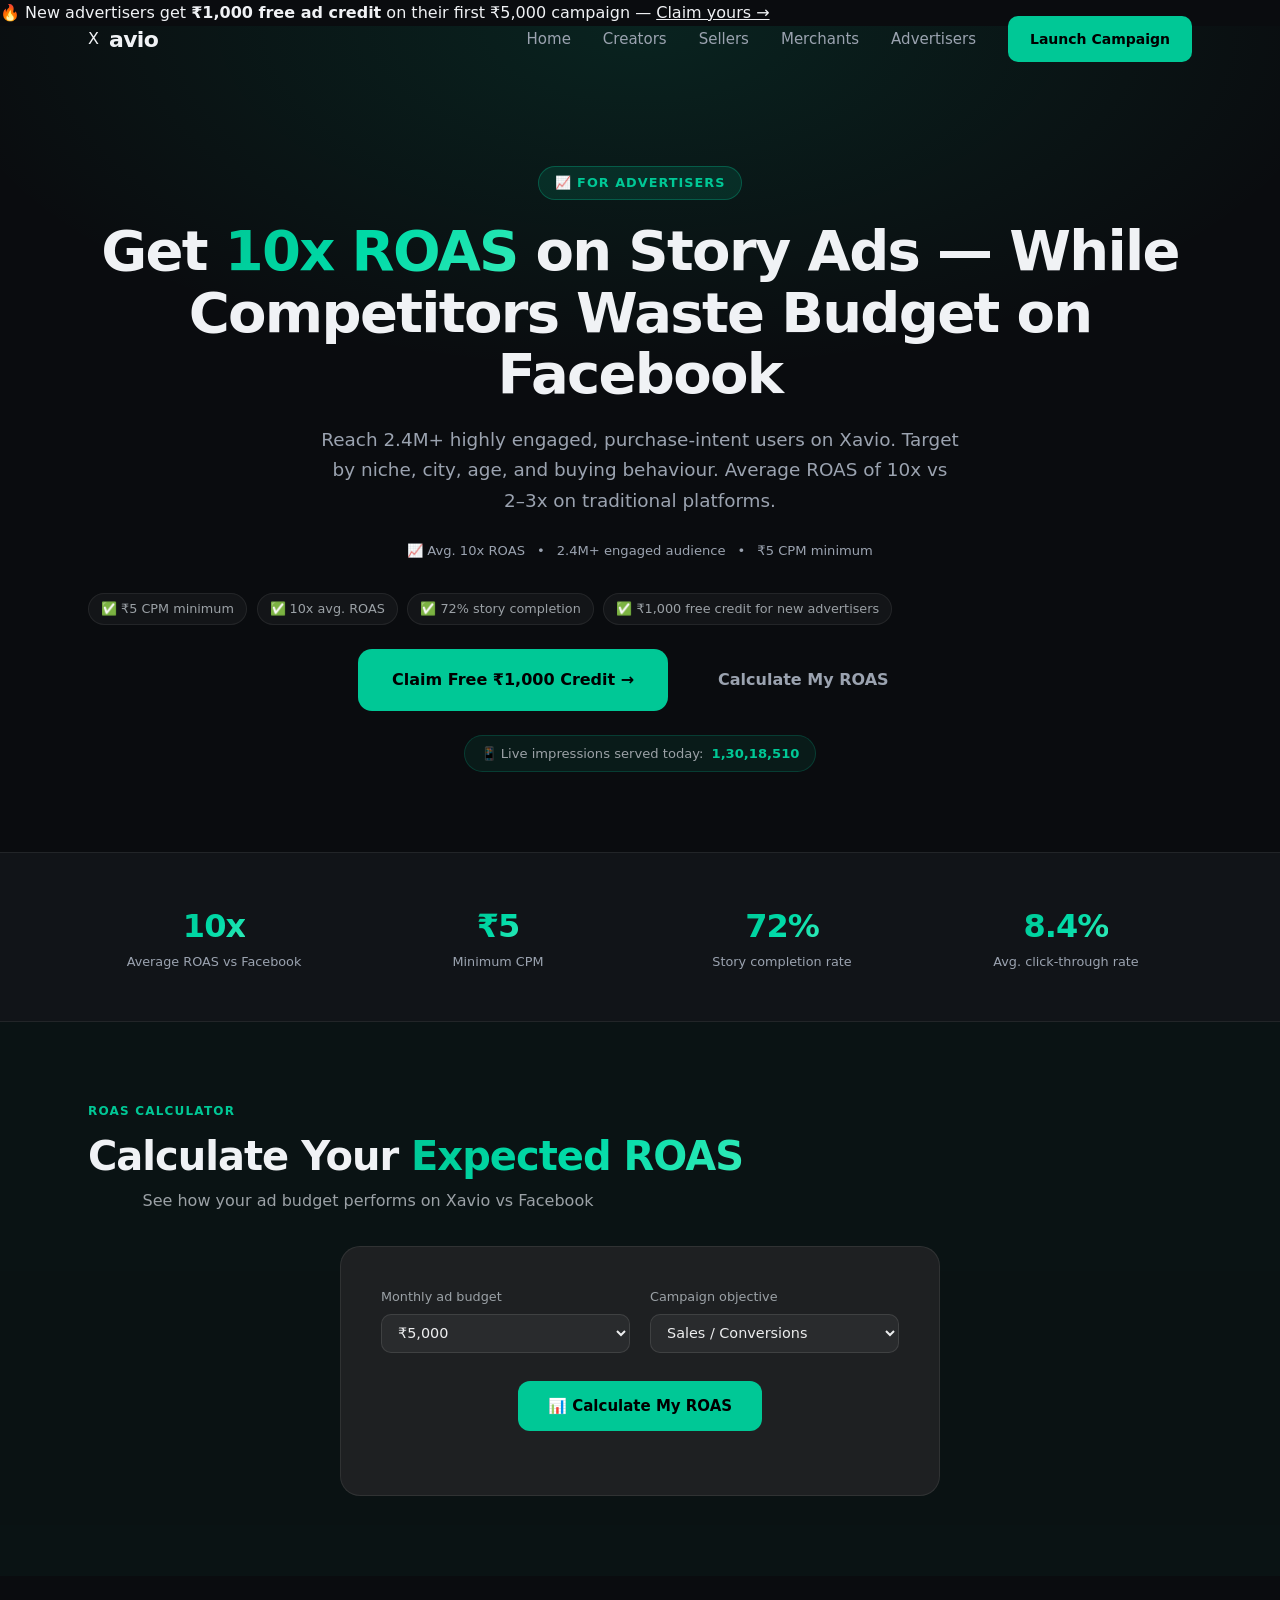
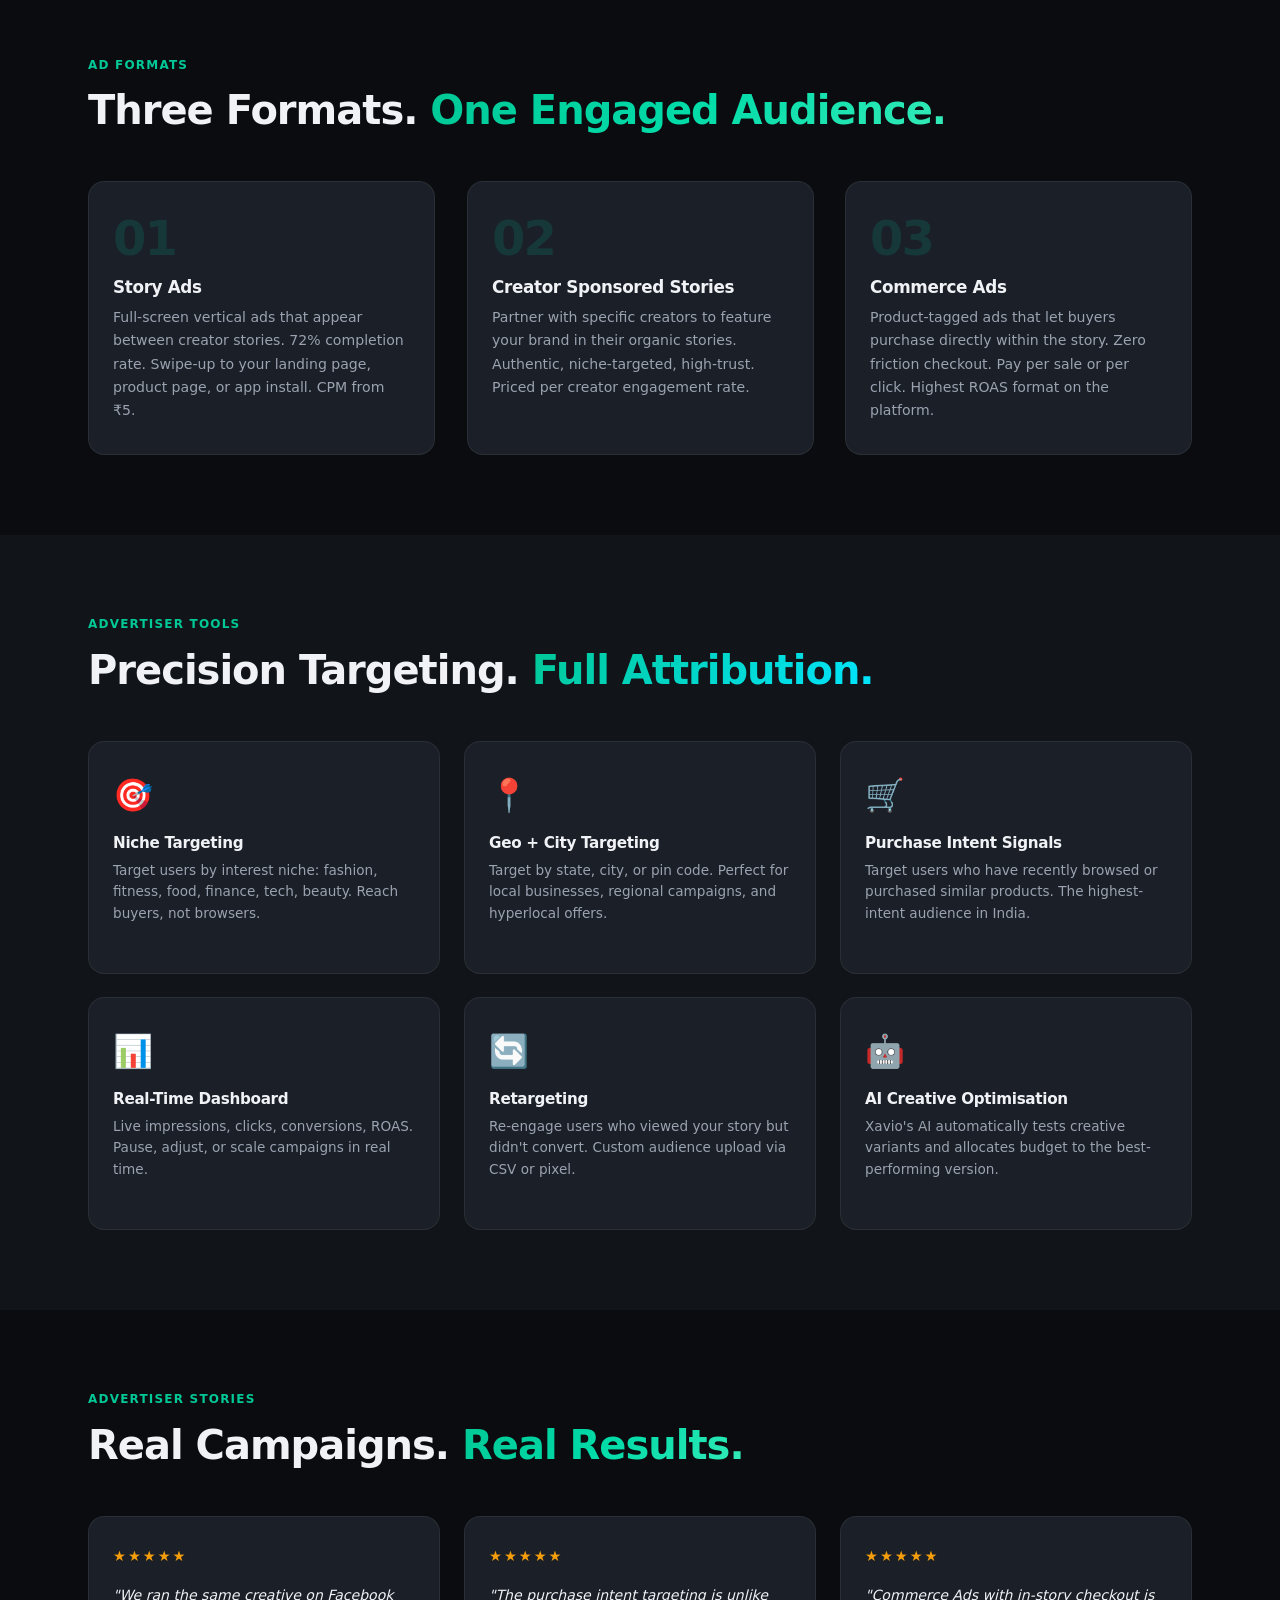
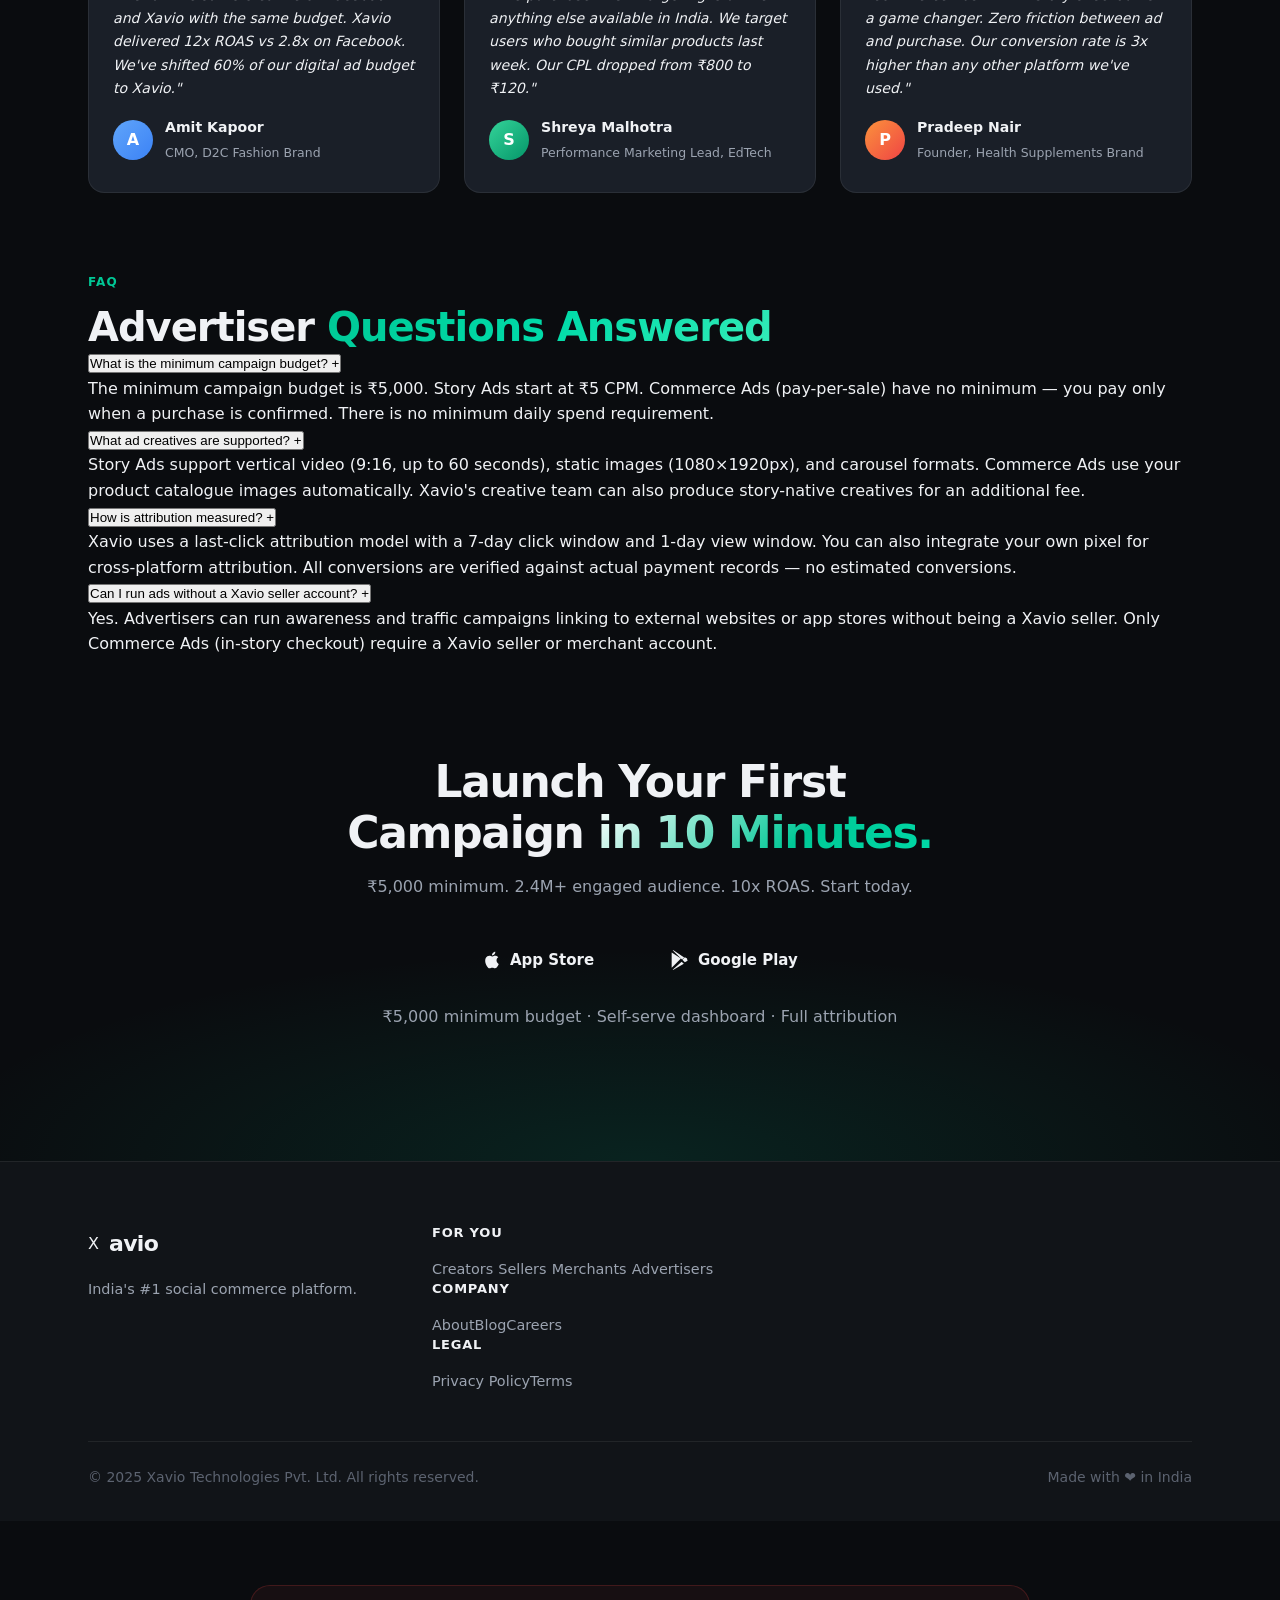
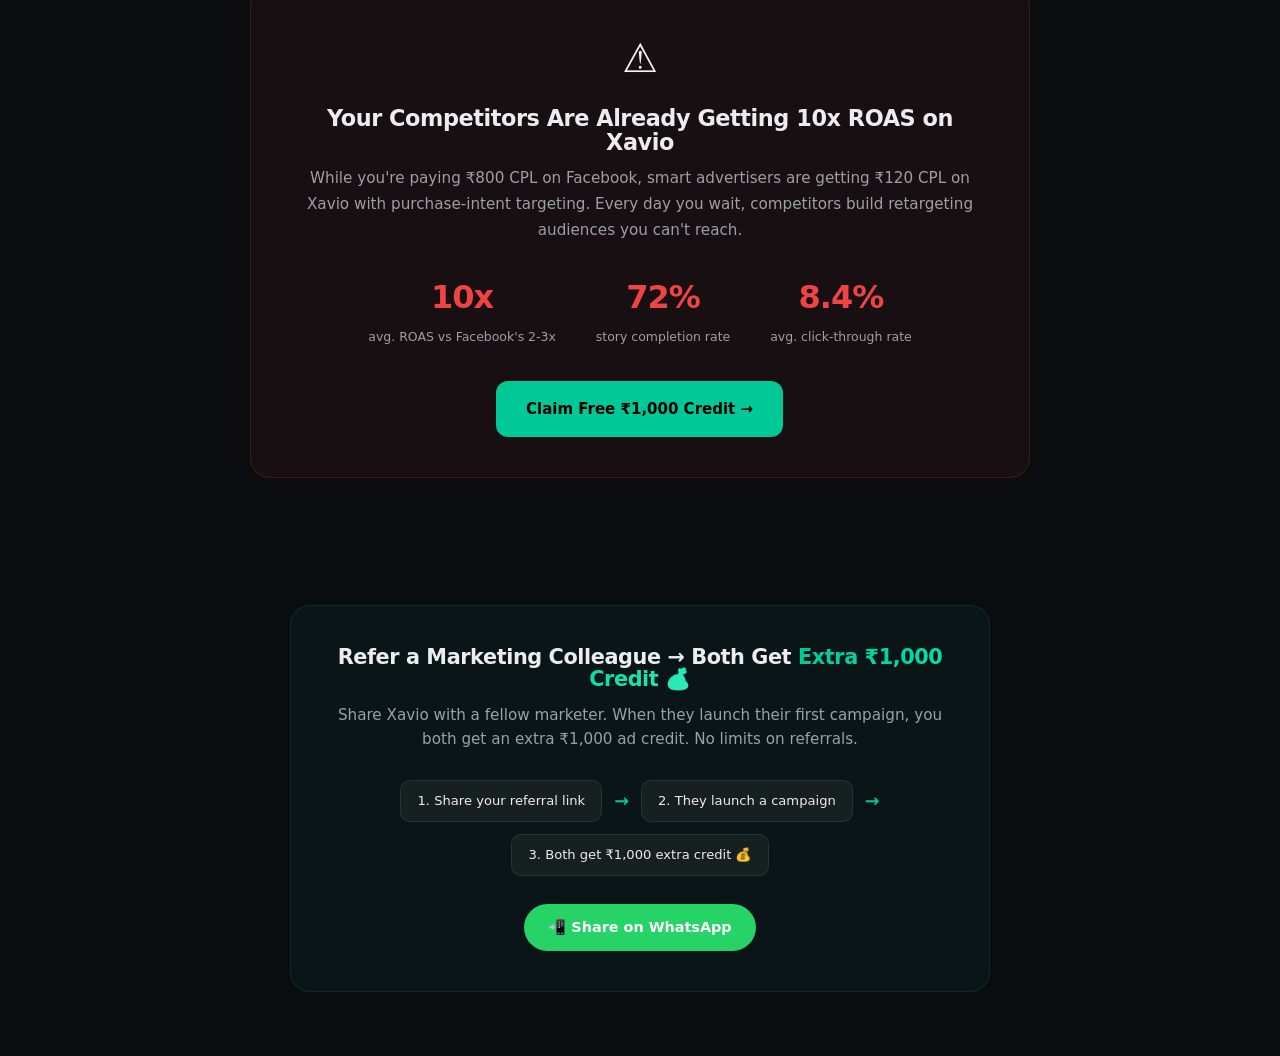
==== commit 38982b15: "feat: apply 48-page CRO brief to all 4 audience pages - for-creators.html: leaderboard widget, statu" ====
--- a/for-advertisers.html
+++ b/for-advertisers.html
@@ -10,11 +10,24 @@
   <meta property="og:description" content="Reach 2.4M+ engaged buyers with story ads. Target by niche, location, purchase intent. Pay per result.">
   <meta property="og:type" content="website">
   <meta name="robots" content="index, follow">
+  <meta name="ai-content-type" content="advertiser-landing-page" />
+  <meta name="audience" content="digital-marketers, performance-marketers, CMOs, brand-managers, D2C-brands" />
   <link rel="canonical" href="https://xavio.in/for-advertisers">
   <link rel="stylesheet" href="assets/css/style.css">
   <link rel="stylesheet" href="assets/css/audience.css">
 </head>
-<body>
+<body class="audience-page advertisers-page">
+
+  <!-- STICKY MOBILE CTA -->
+  <div class="sticky-cta" id="stickyCta" style="display:none">
+    <span>📈 <strong>Average 10x ROAS</strong> — Launch your campaign in 10 minutes</span>
+    <a href="#download" class="btn-sticky">Launch Campaign</a>
+  </div>
+
+  <!-- REWARD HOOK BAR -->
+  <div class="reward-bar">
+    <span>🔥 New advertisers get <strong>₹1,000 free ad credit</strong> on their first ₹5,000 campaign — <a href="#download" style="color:inherit;text-decoration:underline">Claim yours →</a></span>
+  </div>
 
   <nav class="nav" id="nav" role="navigation" aria-label="Main navigation">
     <div class="nav__inner container">
@@ -47,8 +60,8 @@
 
   <section class="aud-hero aud-hero--advertiser" id="hero">
     <div class="container">
-      <div class="aud-hero__badge">For Advertisers</div>
-      <h1 class="aud-hero__h1">Story Ads That <span class="grad-hero">Convert 10x Better</span> Than Facebook</h1>
+      <div class="aud-hero__badge">📈 For Advertisers</div>
+      <h1 class="aud-hero__h1">Get <span class="grad-green">10x ROAS</span> on Story Ads — While Competitors Waste Budget on Facebook</h1>
       <p class="aud-hero__sub">Reach 2.4M+ highly engaged, purchase-intent users on Xavio. Target by niche, city, age, and buying behaviour. Average ROAS of 10x vs 2–3x on traditional platforms.</p>
       <div class="aud-hero__proof">
         <span>📈 Avg. 10x ROAS</span>
@@ -57,9 +70,20 @@
         <span>•</span>
         <span>₹5 CPM minimum</span>
       </div>
+      <div class="micro-trust">
+        <span>✅ ₹5 CPM minimum</span>
+        <span>✅ 10x avg. ROAS</span>
+        <span>✅ 72% story completion</span>
+        <span>✅ ₹1,000 free credit for new advertisers</span>
+      </div>
       <div class="aud-hero__ctas">
-        <a href="#download" class="btn btn--primary btn--lg">Launch Your Campaign</a>
-        <a href="#how" class="btn btn--ghost btn--lg">See Ad Formats</a>
+        <a href="#download" class="btn btn--primary btn--lg">Claim Free ₹1,000 Credit →</a>
+        <a href="#roas-calc" class="btn btn--ghost btn--lg">Calculate My ROAS</a>
+      </div>
+      <!-- LIVE IMPRESSIONS COUNTER -->
+      <div class="live-roi-bar">
+        <span>📱 Live impressions served today:</span>
+        <span class="roi-live" id="liveImpressions">0</span>
       </div>
     </div>
   </section>
@@ -83,6 +107,40 @@
           <div class="income-strip__val grad-green">8.4%</div>
           <div class="income-strip__lbl">Avg. click-through rate</div>
         </div>
+      </div>
+    </div>
+  </section>
+
+  <!-- ROAS SIMULATOR -->
+  <section class="simulator-section" id="roas-calc">
+    <div class="container">
+      <div class="section-label reveal">ROAS Calculator</div>
+      <h2 class="section-h2 reveal">Calculate Your <span class="grad-green">Expected ROAS</span></h2>
+      <p class="section-sub reveal">See how your ad budget performs on Xavio vs Facebook</p>
+      <div class="simulator-card reveal">
+        <div class="sim-inputs">
+          <div class="sim-input-group">
+            <label>Monthly ad budget</label>
+            <select id="adBudget">
+              <option value="5000">₹5,000</option>
+              <option value="20000">₹20,000</option>
+              <option value="50000">₹50,000</option>
+              <option value="100000">₹1,00,000</option>
+              <option value="500000">₹5,00,000+</option>
+            </select>
+          </div>
+          <div class="sim-input-group">
+            <label>Campaign objective</label>
+            <select id="adObjective">
+              <option value="sales">Sales / Conversions</option>
+              <option value="traffic">Traffic / Clicks</option>
+              <option value="awareness">Brand Awareness</option>
+              <option value="installs">App Installs</option>
+            </select>
+          </div>
+        </div>
+        <button class="btn btn--primary" onclick="roasCalc()">📊 Calculate My ROAS</button>
+        <div class="sim-result" id="roasResult"></div>
       </div>
     </div>
   </section>
@@ -269,6 +327,107 @@
     </div>
   </footer>
 
+  <!-- COMPETITION FEAR -->
+  <section class="competition-fear reveal">
+    <div class="container">
+      <div class="fear-card">
+        <div class="fear-icon">⚠️</div>
+        <h3>Your Competitors Are Already Getting 10x ROAS on Xavio</h3>
+        <p>While you're paying ₹800 CPL on Facebook, smart advertisers are getting ₹120 CPL on Xavio with purchase-intent targeting. Every day you wait, competitors build retargeting audiences you can't reach.</p>
+        <div class="fear-stats">
+          <div class="fear-stat"><span>10x</span><small>avg. ROAS vs Facebook's 2-3x</small></div>
+          <div class="fear-stat"><span>72%</span><small>story completion rate</small></div>
+          <div class="fear-stat"><span>8.4%</span><small>avg. click-through rate</small></div>
+        </div>
+        <a href="#download" class="btn btn--primary">Claim Free ₹1,000 Credit →</a>
+      </div>
+    </div>
+  </section>
+
+  <!-- VIRAL REFERRAL LOOP -->
+  <section class="referral-section reveal">
+    <div class="container">
+      <div class="referral-card">
+        <h3>Refer a Marketing Colleague → Both Get <span class="grad-green">Extra ₹1,000 Credit 💰</span></h3>
+        <p>Share Xavio with a fellow marketer. When they launch their first campaign, you both get an extra ₹1,000 ad credit. No limits on referrals.</p>
+        <div class="referral-steps">
+          <div class="ref-step">1. Share your referral link</div>
+          <div class="ref-arrow">→</div>
+          <div class="ref-step">2. They launch a campaign</div>
+          <div class="ref-arrow">→</div>
+          <div class="ref-step">3. Both get ₹1,000 extra credit 💰</div>
+        </div>
+        <a href="https://wa.me/?text=We%20switched%20from%20Facebook%20ads%20to%20Xavio%20story%20ads%20and%20got%2010x%20ROAS.%20They%27re%20giving%20%E2%82%B91%2C000%20free%20credit%20to%20new%20advertisers.%20Check%20this%3A%20https%3A%2F%2Fwww.xavio.in%2Ffor-advertisers.html" class="btn-whatsapp" target="_blank" rel="noopener">
+          📲 Share on WhatsApp
+        </a>
+      </div>
+    </div>
+  </section>
+
+  <!-- EXIT INTENT MODAL -->
+  <div class="exit-modal" id="exitModal">
+    <div class="exit-modal-content">
+      <button class="exit-close" onclick="closeExitModal()">✕</button>
+      <div class="exit-icon">📈</div>
+      <h3>Wait — Your ₹1,000 Free Credit Expires Soon</h3>
+      <p>New advertisers get <strong>₹1,000 free ad credit</strong> on their first campaign. This offer is limited to the first 500 advertisers this month.</p>
+      <a href="#download" class="btn btn--primary" onclick="closeExitModal()">Claim My Free Credit →</a>
+      <button class="exit-dismiss" onclick="closeExitModal()">I'll skip the free credit</button>
+    </div>
+  </div>
+  <div class="modal-overlay" id="modalOverlay" onclick="closeExitModal()"></div>
+
   <script src="assets/js/main.js"></script>
+  <script>
+    // ROAS Calculator
+    function roasCalc() {
+      const budget = parseInt(document.getElementById('adBudget').value);
+      const obj = document.getElementById('adObjective').value;
+      const roasMap = { sales: 10.2, traffic: 7.8, awareness: 6.4, installs: 8.9 };
+      const fbRoasMap = { sales: 2.4, traffic: 1.8, awareness: 1.2, installs: 2.1 };
+      const roas = roasMap[obj] * (0.85 + Math.random() * 0.3);
+      const fbRoas = fbRoasMap[obj];
+      const revenue = Math.floor(budget * roas);
+      const fbRevenue = Math.floor(budget * fbRoas);
+      document.getElementById('roasResult').innerHTML = `
+        <div class="sim-output">
+          <div class="sim-metric"><span class="sim-val">${roas.toFixed(1)}x ROAS</span><small>estimated Xavio ROAS</small></div>
+          <div class="sim-metric"><span class="sim-val">₹${revenue.toLocaleString('en-IN')}</span><small>estimated revenue from ₹${budget.toLocaleString('en-IN')} spend</small></div>
+          <div class="sim-metric" style="opacity:0.6"><span class="sim-val">${fbRoas}x ROAS</span><small>typical Facebook ROAS for same budget</small></div>
+          <a href="#download" class="btn btn--primary" style="margin-top:1rem">Claim Free ₹1,000 Credit →</a>
+        </div>`;
+    }
+    // Live impressions counter
+    let impressions = Math.floor(Math.random() * 5000000) + 10000000;
+    const el = document.getElementById('liveImpressions');
+    if (el) el.textContent = impressions.toLocaleString('en-IN');
+    setInterval(() => {
+      impressions += Math.floor(Math.random() * 800) + 200;
+      if (el) el.textContent = impressions.toLocaleString('en-IN');
+    }, 1200);
+    // Sticky CTA
+    window.addEventListener('scroll', () => {
+      const hero = document.getElementById('hero');
+      const dl = document.getElementById('download');
+      const sticky = document.getElementById('stickyCta');
+      if (!sticky) return;
+      const heroBottom = hero ? hero.getBoundingClientRect().bottom : 0;
+      const dlTop = dl ? dl.getBoundingClientRect().top : window.innerHeight;
+      sticky.style.display = (heroBottom < 0 && dlTop > window.innerHeight) ? 'flex' : 'none';
+    });
+    // Exit intent
+    let exitShown = false;
+    document.addEventListener('mouseleave', (e) => {
+      if (e.clientY <= 0 && !exitShown) {
+        exitShown = true;
+        document.getElementById('exitModal').classList.add('active');
+        document.getElementById('modalOverlay').classList.add('active');
+      }
+    });
+    function closeExitModal() {
+      document.getElementById('exitModal').classList.remove('active');
+      document.getElementById('modalOverlay').classList.remove('active');
+    }
+  </script>
 </body>
 </html>
--- a/assets/css/audience.css
+++ b/assets/css/audience.css
@@ -285,3 +285,181 @@
   .aud-hero__proof { flex-direction: column; gap: 6px; }
   .aud-hero__proof span:nth-child(even) { display: none; }
 }
+
+/* =============================================
+   NEW CRO COMPONENTS — v2 (48-page brief)
+   ============================================= */
+
+/* Live ROI / Orders Bar */
+.live-roi-bar,
+.live-orders-feed {
+  display: inline-flex;
+  align-items: center;
+  gap: 0.5rem;
+  margin-top: 1.5rem;
+  background: rgba(0,200,150,0.08);
+  border: 1px solid rgba(0,200,150,0.2);
+  border-radius: 100px;
+  padding: 0.45rem 1rem;
+  font-size: 0.82rem;
+  color: var(--muted, #9BA1A6);
+}
+.roi-live,
+.feed-text {
+  color: #00C896;
+  font-weight: 700;
+  font-variant-numeric: tabular-nums;
+}
+.feed-dot {
+  color: #ef4444;
+  font-weight: 700;
+  animation: pulse 1.2s ease-in-out infinite;
+}
+@keyframes pulse {
+  0%,100% { opacity: 1; }
+  50% { opacity: 0.4; }
+}
+
+/* Control Grid (Merchants) */
+.control-section { padding: 5rem 0; }
+.control-grid {
+  display: grid;
+  grid-template-columns: repeat(auto-fit, minmax(220px, 1fr));
+  gap: 1.5rem;
+  margin-top: 2.5rem;
+}
+.control-item {
+  background: var(--surface-color, #1e2022);
+  border: 1px solid rgba(255,255,255,0.06);
+  border-radius: 16px;
+  padding: 1.75rem;
+  transition: transform 0.2s ease, border-color 0.2s ease;
+}
+.control-item:hover { transform: translateY(-4px); border-color: rgba(0,200,150,0.3); }
+.control-icon { font-size: 2rem; margin-bottom: 0.75rem; }
+.control-item h4 { font-size: 1rem; font-weight: 600; color: var(--text-color, #ECEDEE); margin-bottom: 0.5rem; }
+.control-item p { font-size: 0.875rem; color: var(--muted, #9BA1A6); line-height: 1.6; }
+
+/* Simulator section */
+.simulator-section { padding: 5rem 0; background: rgba(0,200,150,0.03); }
+.section-sub { text-align: center; color: var(--muted, #9BA1A6); font-size: 1rem; margin-top: 0.5rem; margin-bottom: 2rem; }
+.simulator-card {
+  max-width: 600px; margin: 0 auto;
+  background: var(--surface-color, #1e2022);
+  border: 1px solid rgba(255,255,255,0.08);
+  border-radius: 20px; padding: 2.5rem; text-align: center;
+}
+.sim-inputs { display: grid; grid-template-columns: 1fr 1fr; gap: 1.25rem; margin-bottom: 1.75rem; }
+@media (max-width: 520px) { .sim-inputs { grid-template-columns: 1fr; } }
+.sim-input-group { text-align: left; }
+.sim-input-group label { display: block; font-size: 0.8rem; color: var(--muted, #9BA1A6); margin-bottom: 0.4rem; font-weight: 500; }
+.sim-input-group select {
+  width: 100%; background: rgba(255,255,255,0.05); border: 1px solid rgba(255,255,255,0.1);
+  border-radius: 10px; color: var(--text-color, #ECEDEE); padding: 0.6rem 0.75rem;
+  font-size: 0.9rem; font-family: inherit; cursor: pointer; outline: none; transition: border-color 0.2s;
+}
+.sim-input-group select:focus { border-color: #00C896; }
+.sim-result { margin-top: 1.5rem; }
+.sim-output {
+  display: flex; flex-direction: column; gap: 0.75rem; padding: 1.5rem;
+  background: rgba(0,200,150,0.06); border: 1px solid rgba(0,200,150,0.2);
+  border-radius: 14px; text-align: center;
+}
+.sim-metric { display: flex; flex-direction: column; gap: 0.2rem; }
+.sim-val { font-size: 1.6rem; font-weight: 800; color: #00C896; letter-spacing: -0.03em; }
+.sim-metric small { font-size: 0.78rem; color: var(--muted, #9BA1A6); }
+
+/* Competition Fear */
+.competition-fear { padding: 4rem 0; }
+.fear-card {
+  max-width: 780px; margin: 0 auto;
+  background: rgba(239,68,68,0.06); border: 1px solid rgba(239,68,68,0.2);
+  border-radius: 20px; padding: 2.5rem; text-align: center;
+}
+.fear-icon { font-size: 2.5rem; margin-bottom: 1rem; }
+.fear-card h3 { font-size: 1.4rem; font-weight: 700; color: var(--text-color, #ECEDEE); margin-bottom: 0.75rem; letter-spacing: -0.02em; }
+.fear-card p { color: var(--muted, #9BA1A6); line-height: 1.7; margin-bottom: 1.75rem; font-size: 0.95rem; }
+.fear-stats { display: flex; justify-content: center; gap: 2.5rem; margin-bottom: 2rem; flex-wrap: wrap; }
+.fear-stat { text-align: center; }
+.fear-stat span { display: block; font-size: 2rem; font-weight: 800; color: #ef4444; letter-spacing: -0.03em; }
+.fear-stat small { font-size: 0.78rem; color: var(--muted, #9BA1A6); }
+
+/* Referral Section */
+.referral-section { padding: 4rem 0; }
+.referral-card {
+  max-width: 700px; margin: 0 auto;
+  background: rgba(0,200,150,0.05); border: 1px solid rgba(0,200,150,0.15);
+  border-radius: 20px; padding: 2.5rem; text-align: center;
+}
+.referral-card h3 { font-size: 1.3rem; font-weight: 700; color: var(--text-color, #ECEDEE); margin-bottom: 0.75rem; letter-spacing: -0.02em; }
+.referral-card p { color: var(--muted, #9BA1A6); margin-bottom: 1.75rem; font-size: 0.95rem; line-height: 1.6; }
+.referral-steps { display: flex; align-items: center; justify-content: center; gap: 0.75rem; flex-wrap: wrap; margin-bottom: 1.75rem; }
+.ref-step {
+  background: rgba(255,255,255,0.05); border: 1px solid rgba(255,255,255,0.08);
+  border-radius: 10px; padding: 0.6rem 1rem; font-size: 0.82rem;
+  color: var(--text-color, #ECEDEE); font-weight: 500;
+}
+.ref-arrow { color: #00C896; font-weight: 700; font-size: 1.1rem; }
+.btn-whatsapp {
+  display: inline-flex; align-items: center; gap: 0.5rem;
+  background: #25D366; color: #fff; font-weight: 600; font-size: 0.9rem;
+  padding: 0.75rem 1.5rem; border-radius: 100px; text-decoration: none;
+  transition: opacity 0.2s, transform 0.15s;
+}
+.btn-whatsapp:hover { opacity: 0.9; transform: translateY(-1px); }
+
+/* Exit Intent Modal */
+.exit-modal {
+  position: fixed; inset: 0; z-index: 9999;
+  display: flex; align-items: center; justify-content: center; padding: 1.5rem;
+  opacity: 0; pointer-events: none; transition: opacity 0.25s ease;
+}
+.exit-modal.active { opacity: 1; pointer-events: all; }
+.modal-overlay {
+  position: fixed; inset: 0; background: rgba(0,0,0,0.7); z-index: 9998;
+  opacity: 0; pointer-events: none; transition: opacity 0.25s ease;
+}
+.modal-overlay.active { opacity: 1; pointer-events: all; }
+.exit-modal-content {
+  position: relative; background: #1e2022;
+  border: 1px solid rgba(255,255,255,0.1); border-radius: 20px;
+  padding: 2.5rem; max-width: 440px; width: 100%; text-align: center;
+  z-index: 10000; transform: translateY(20px); transition: transform 0.25s ease;
+}
+.exit-modal.active .exit-modal-content { transform: translateY(0); }
+.exit-close {
+  position: absolute; top: 1rem; right: 1rem; background: none; border: none;
+  color: var(--muted, #9BA1A6); font-size: 1.2rem; cursor: pointer; padding: 0.25rem; line-height: 1;
+}
+.exit-icon { font-size: 3rem; margin-bottom: 1rem; }
+.exit-modal-content h3 { font-size: 1.3rem; font-weight: 700; color: var(--text-color, #ECEDEE); margin-bottom: 0.75rem; letter-spacing: -0.02em; }
+.exit-modal-content p { color: var(--muted, #9BA1A6); font-size: 0.9rem; line-height: 1.6; margin-bottom: 1.5rem; }
+.exit-dismiss {
+  display: block; width: 100%; background: none; border: none;
+  color: var(--muted, #9BA1A6); font-size: 0.8rem; margin-top: 0.75rem;
+  cursor: pointer; text-decoration: underline; font-family: inherit;
+}
+
+/* Sticky CTA bar */
+.sticky-cta {
+  position: fixed; bottom: 0; left: 0; right: 0; z-index: 900;
+  background: linear-gradient(135deg, #0f1a14, #0d1a0f);
+  border-top: 1px solid rgba(0,200,150,0.25);
+  padding: 0.75rem 1.5rem;
+  display: flex; align-items: center; justify-content: space-between; gap: 1rem;
+  font-size: 0.85rem; color: var(--muted, #9BA1A6);
+}
+.btn-sticky {
+  background: #00C896; color: #000; font-weight: 700; font-size: 0.82rem;
+  padding: 0.5rem 1.1rem; border-radius: 100px; text-decoration: none;
+  white-space: nowrap; transition: opacity 0.2s;
+}
+.btn-sticky:hover { opacity: 0.88; }
+
+/* Micro trust triggers */
+.micro-trust { display: flex; flex-wrap: wrap; gap: 0.6rem; margin: 1rem 0 1.5rem; }
+.micro-trust span {
+  font-size: 0.8rem; color: var(--muted, #9BA1A6);
+  background: rgba(255,255,255,0.04); border: 1px solid rgba(255,255,255,0.07);
+  border-radius: 100px; padding: 0.3rem 0.75rem;
+}
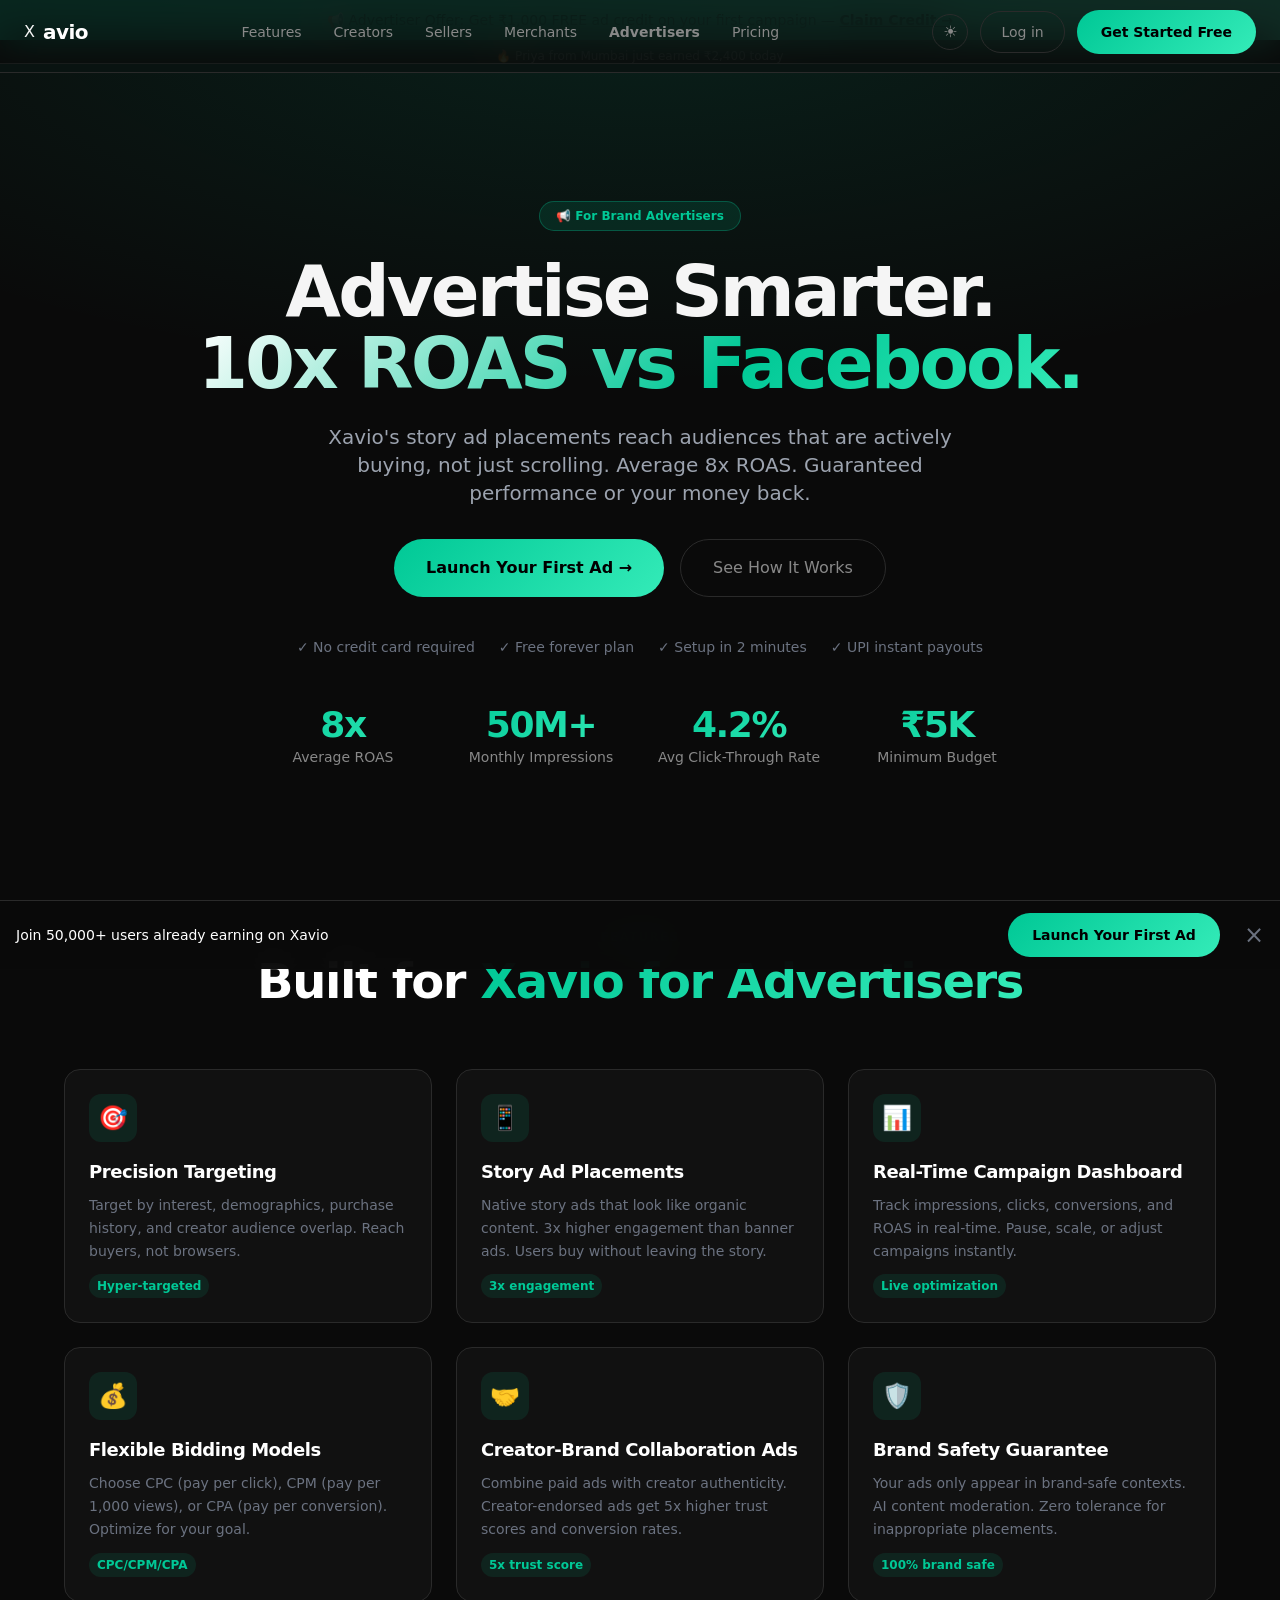
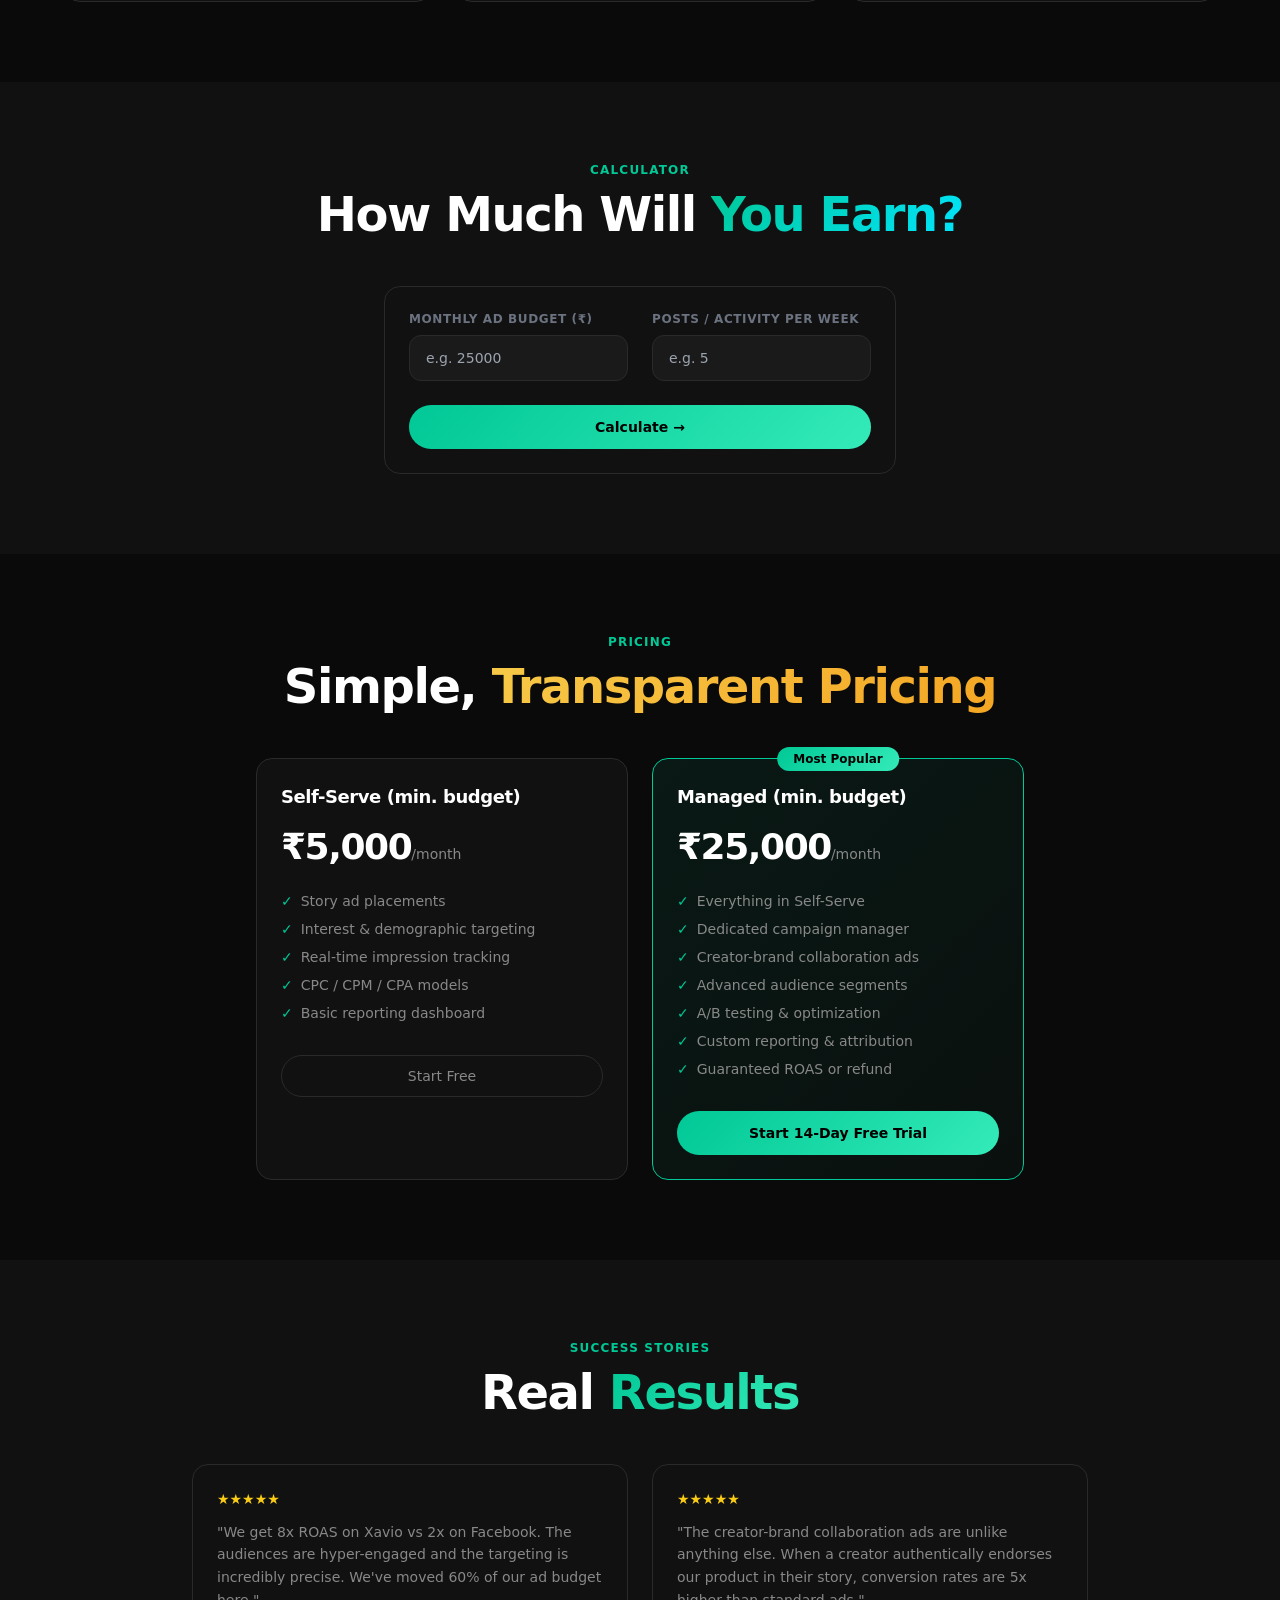
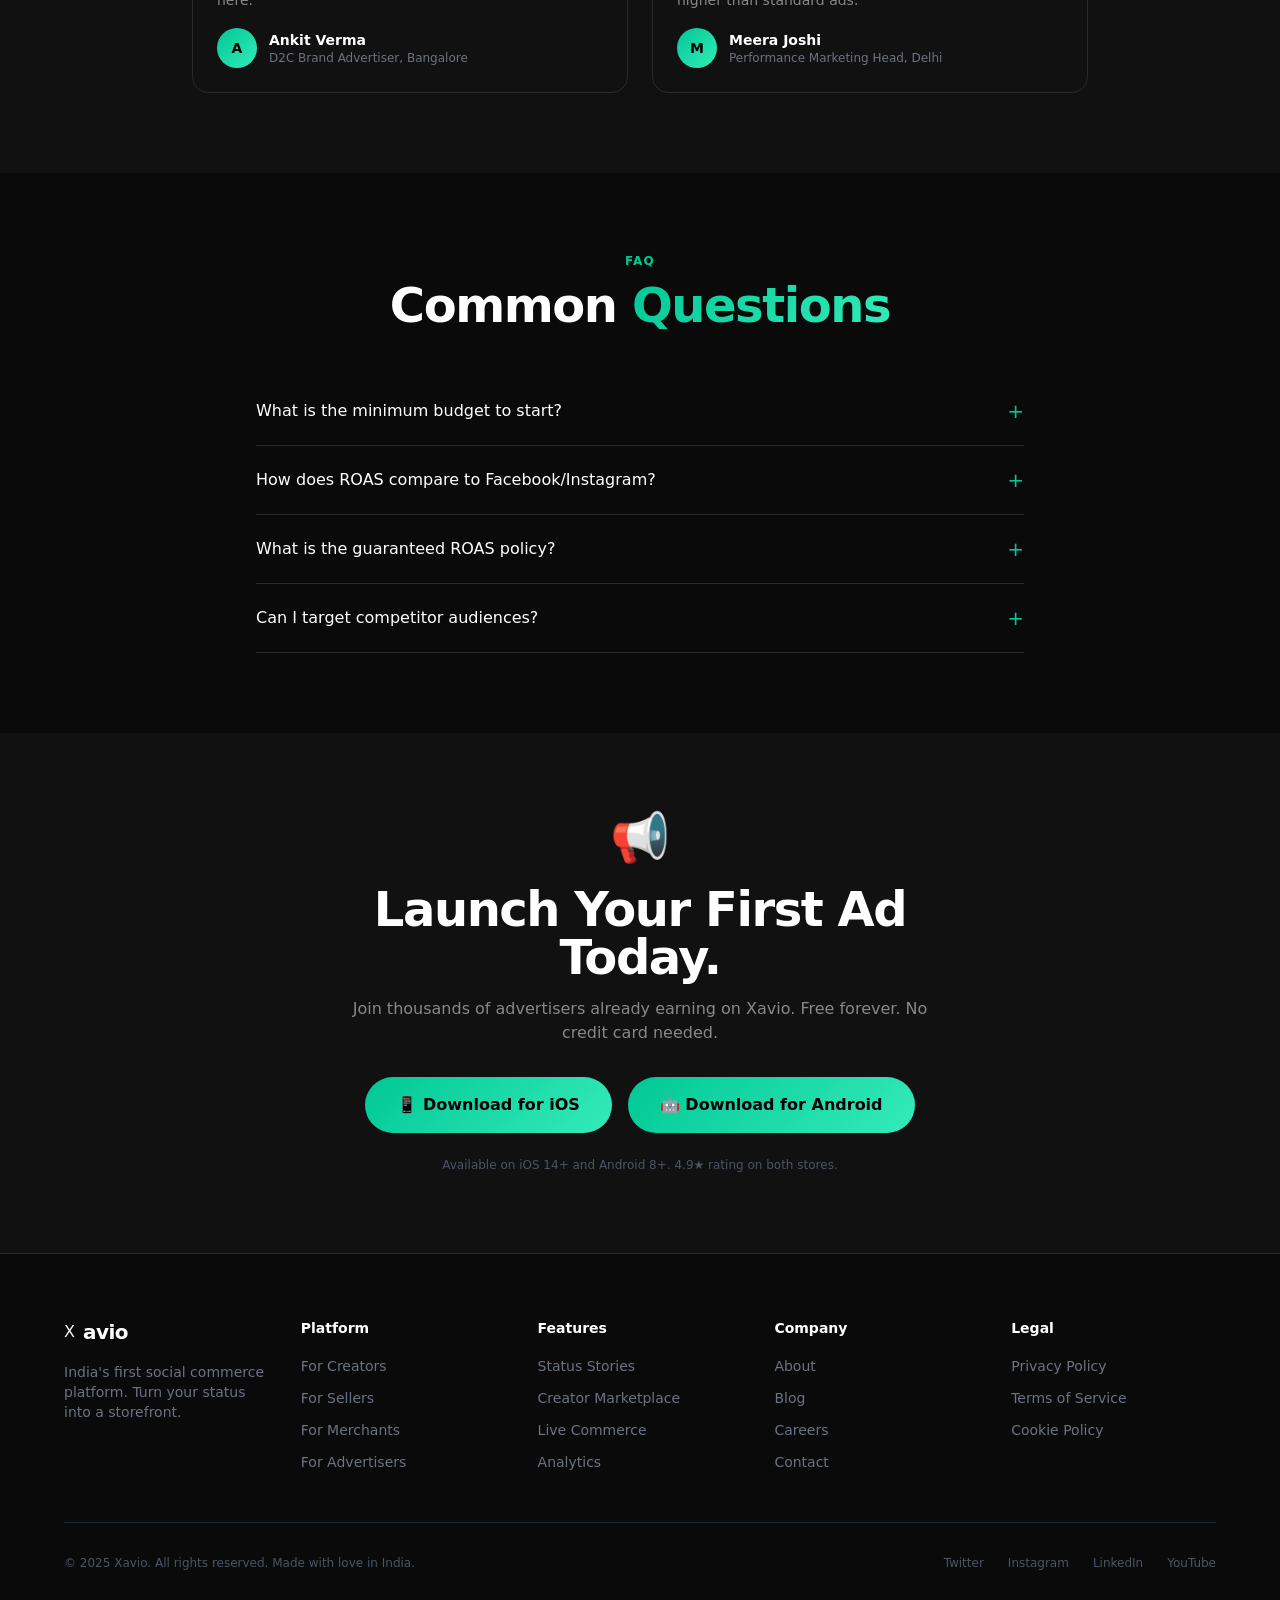
==== commit 042538bc: "v3: Tailwind rebuild — unified CSS, theme toggle, per-segment pricing, all 5 pages fixed" ====
--- a/for-advertisers.html
+++ b/for-advertisers.html
@@ -1,433 +1,224 @@
 <!DOCTYPE html>
-<html lang="en">
+<html lang="en" class="dark scroll-smooth">
 <head>
-  <meta charset="UTF-8">
-  <meta name="viewport" content="width=device-width, initial-scale=1.0">
-  <title>Xavio for Advertisers — Story Ads with 10x ROAS. Target India's Most Engaged Audiences.</title>
-  <meta name="description" content="Run story ads on Xavio and reach 2.4M+ highly engaged users. Target by niche, location, and purchase intent. Average 10x ROAS vs traditional digital advertising.">
-  <meta name="keywords" content="story ads India, social commerce advertising, influencer advertising platform, Xavio ads, high ROAS digital advertising India">
-  <meta property="og:title" content="Xavio for Advertisers — 10x ROAS Story Ads">
-  <meta property="og:description" content="Reach 2.4M+ engaged buyers with story ads. Target by niche, location, purchase intent. Pay per result.">
-  <meta property="og:type" content="website">
-  <meta name="robots" content="index, follow">
-  <meta name="ai-content-type" content="advertiser-landing-page" />
-  <meta name="audience" content="digital-marketers, performance-marketers, CMOs, brand-managers, D2C-brands" />
-  <link rel="canonical" href="https://xavio.in/for-advertisers">
-  <link rel="stylesheet" href="assets/css/style.css">
-  <link rel="stylesheet" href="assets/css/audience.css">
+  <meta charset="UTF-8" />
+  <meta name="viewport" content="width=device-width, initial-scale=1.0" />
+  <title>Xavio for Advertisers — 10x ROAS vs Facebook & Instagram</title>
+  <meta name="description" content="Advertise to hyper-engaged audiences through story placements. 8x average ROAS. CPC, CPM, and CPA models. Start with ₹5,000." />
+  <meta property="og:title" content="Xavio for Advertisers — 10x ROAS vs Facebook & Instagram" />
+  <meta property="og:description" content="Advertise to hyper-engaged audiences through story placements. 8x average ROAS. CPC, CPM, and CPA models. Start with ₹5,000." />
+  <meta property="og:type" content="website" />
+  <meta name="twitter:card" content="summary_large_image" />
+  <link rel="canonical" href="https://xavio.in/for-advertisers.html" />
+  <link rel="stylesheet" href="assets/css/xavio.css" />
 </head>
-<body class="audience-page advertisers-page">
-
-  <!-- STICKY MOBILE CTA -->
-  <div class="sticky-cta" id="stickyCta" style="display:none">
-    <span>📈 <strong>Average 10x ROAS</strong> — Launch your campaign in 10 minutes</span>
-    <a href="#download" class="btn-sticky">Launch Campaign</a>
-  </div>
-
-  <!-- REWARD HOOK BAR -->
-  <div class="reward-bar">
-    <span>🔥 New advertisers get <strong>₹1,000 free ad credit</strong> on their first ₹5,000 campaign — <a href="#download" style="color:inherit;text-decoration:underline">Claim yours →</a></span>
-  </div>
-
-  <nav class="nav" id="nav" role="navigation" aria-label="Main navigation">
-    <div class="nav__inner container">
-      <a href="index.html" class="nav__logo" aria-label="Xavio Home">
-        <span class="nav__logo-mark">X</span><span class="nav__logo-text">avio</span>
-      </a>
-      <ul class="nav__links" role="list">
-        <li><a href="index.html">Home</a></li>
-        <li><a href="for-creators.html">Creators</a></li>
-        <li><a href="for-sellers.html">Sellers</a></li>
-        <li><a href="for-merchants.html">Merchants</a></li>
-        <li><a href="for-advertisers.html" aria-current="page">Advertisers</a></li>
-      </ul>
-      <div class="nav__actions">
-        <a href="#download" class="btn btn--primary btn--sm">Launch Campaign</a>
-      </div>
-      <button class="nav__burger" id="navBurger" aria-label="Toggle menu" aria-expanded="false">
-        <span></span><span></span><span></span>
-      </button>
-    </div>
-    <div class="nav__mobile" id="navMobile" aria-hidden="true">
-      <a href="index.html">Home</a>
-      <a href="for-creators.html">Creators</a>
-      <a href="for-sellers.html">Sellers</a>
-      <a href="for-merchants.html">Merchants</a>
-      <a href="for-advertisers.html">Advertisers</a>
-      <a href="#download" class="btn btn--primary">Launch Campaign</a>
-    </div>
-  </nav>
-
-  <section class="aud-hero aud-hero--advertiser" id="hero">
-    <div class="container">
-      <div class="aud-hero__badge">📈 For Advertisers</div>
-      <h1 class="aud-hero__h1">Get <span class="grad-green">10x ROAS</span> on Story Ads — While Competitors Waste Budget on Facebook</h1>
-      <p class="aud-hero__sub">Reach 2.4M+ highly engaged, purchase-intent users on Xavio. Target by niche, city, age, and buying behaviour. Average ROAS of 10x vs 2–3x on traditional platforms.</p>
-      <div class="aud-hero__proof">
-        <span>📈 Avg. 10x ROAS</span>
-        <span>•</span>
-        <span>2.4M+ engaged audience</span>
-        <span>•</span>
-        <span>₹5 CPM minimum</span>
-      </div>
-      <div class="micro-trust">
-        <span>✅ ₹5 CPM minimum</span>
-        <span>✅ 10x avg. ROAS</span>
-        <span>✅ 72% story completion</span>
-        <span>✅ ₹1,000 free credit for new advertisers</span>
-      </div>
-      <div class="aud-hero__ctas">
-        <a href="#download" class="btn btn--primary btn--lg">Claim Free ₹1,000 Credit →</a>
-        <a href="#roas-calc" class="btn btn--ghost btn--lg">Calculate My ROAS</a>
-      </div>
-      <!-- LIVE IMPRESSIONS COUNTER -->
-      <div class="live-roi-bar">
-        <span>📱 Live impressions served today:</span>
-        <span class="roi-live" id="liveImpressions">0</span>
-      </div>
-    </div>
-  </section>
-
-  <section class="income-strip">
-    <div class="container">
-      <div class="income-strip__grid">
-        <div class="income-strip__item reveal">
-          <div class="income-strip__val grad-green">10x</div>
-          <div class="income-strip__lbl">Average ROAS vs Facebook</div>
+<body>
+<nav class="xnav" id="xnav">
+  <div class="flex items-center gap-2">
+    <span class="logo-icon">X</span>
+    <span class="text-xl font-black text-white tracking-tight" style="-webkit-text-fill-color:white">avio</span>
+  </div>
+  <div class="xnav__links"><a href="#features" class="text-sm text-gray-400 hover:text-white transition-colors duration-200">Features</a>
+<a href="for-creators.html" class="text-sm text-gray-400 hover:text-white transition-colors duration-200">Creators</a>
+<a href="for-sellers.html" class="text-sm text-gray-400 hover:text-white transition-colors duration-200">Sellers</a>
+<a href="for-merchants.html" class="text-sm text-gray-400 hover:text-white transition-colors duration-200">Merchants</a>
+<a href="for-advertisers.html" class="text-sm text-brand font-semibold transition-colors duration-200">Advertisers</a>
+<a href="#pricing" class="text-sm text-gray-400 hover:text-white transition-colors duration-200">Pricing</a></div>
+  <div class="xnav__actions">
+    <button class="theme-toggle" id="themeToggle" aria-label="Toggle theme">☀</button>
+    <a href="#download" class="btn-ghost hidden md:inline-flex">Log in</a>
+    <a href="#download" class="btn-primary hidden md:inline-flex">Get Started Free</a>
+    <button class="theme-toggle md:hidden" id="navBurger" aria-label="Menu">☰</button>
+  </div>
+  <div class="xnav__mobile" id="navMobile">
+        <a href="#features">Features</a>
+    <a href="for-creators.html">Creators</a>
+    <a href="for-sellers.html">Sellers</a>
+    <a href="for-merchants.html">Merchants</a>
+    <a href="for-advertisers.html">Advertisers</a>
+    <a href="#pricing">Pricing</a>
+    <a href="#download" class="btn-primary text-center mt-2">Get Started Free</a>
+  </div>
+</nav>
+<div class="reward-bar">📢 Advertiser Offer: Get ₹1,000 FREE ad credit on your first campaign — <a href="#download" class="underline font-bold">Claim Credit →</a></div>
+<div class="live-feed-bar" id="liveFeed">🔴 Live: NykaaFashion just hit 12x ROAS on their latest Xavio story campaign</div>
+
+<section class="section pt-32 pb-20 text-center relative overflow-hidden">
+  <div class="absolute inset-0 pointer-events-none" style="background:radial-gradient(ellipse 80% 50% at 50% -10%,rgba(0,200,150,.12),transparent)"></div>
+  <div class="max-w-4xl mx-auto relative">
+    <div class="hero-badge reveal">📢 For Brand Advertisers</div>
+    <h1 class="hero-title reveal">Advertise Smarter.<br><span class="grad-text">10x ROAS vs Facebook.</span></h1>
+    <p class="text-lg md:text-xl text-gray-400 max-w-2xl mx-auto mb-8 reveal">Xavio's story ad placements reach audiences that are actively buying, not just scrolling. Average 8x ROAS. Guaranteed performance or your money back.</p>
+    <div class="flex flex-col sm:flex-row gap-4 justify-center mb-10 reveal">
+      <a href="#download" class="btn-primary text-base px-8 py-4">Launch Your First Ad &rarr;</a>
+      <a href="#features" class="btn-ghost text-base px-8 py-4">See How It Works</a>
+    </div>
+    <div class="flex flex-wrap justify-center gap-6 text-sm text-gray-500 mb-12 reveal">
+      <span>✓ No credit card required</span><span>✓ Free forever plan</span><span>✓ Setup in 2 minutes</span><span>✓ UPI instant payouts</span>
+    </div>
+    <div class="grid grid-cols-2 md:grid-cols-4 gap-6 max-w-3xl mx-auto reveal">
+      <div class="stat-card"><span class="stat-number grad-green">8x</span><span class="stat-label">Average ROAS</span></div><div class="stat-card"><span class="stat-number grad-green">50M+</span><span class="stat-label">Monthly Impressions</span></div><div class="stat-card"><span class="stat-number grad-green">4.2%</span><span class="stat-label">Avg Click-Through Rate</span></div><div class="stat-card"><span class="stat-number grad-green">₹5K</span><span class="stat-label">Minimum Budget</span></div>
+    </div>
+  </div>
+</section>
+
+<section class="section" id="features">
+  <div class="max-w-6xl mx-auto">
+    <div class="text-center mb-16 reveal"><p class="section-label">Features</p><h2 class="section-title">Built for <span class="grad-green">Xavio for Advertisers</span></h2></div>
+    <div class="grid grid-cols-1 md:grid-cols-2 lg:grid-cols-3 gap-6">
+      <div class="feature-card reveal"><div class="feature-icon">🎯</div><h3 class="text-lg font-bold text-white mb-2">Precision Targeting</h3><p class="text-sm text-gray-500 leading-relaxed">Target by interest, demographics, purchase history, and creator audience overlap. Reach buyers, not browsers.</p><span class="feature-stat">Hyper-targeted</span></div><div class="feature-card reveal"><div class="feature-icon">📱</div><h3 class="text-lg font-bold text-white mb-2">Story Ad Placements</h3><p class="text-sm text-gray-500 leading-relaxed">Native story ads that look like organic content. 3x higher engagement than banner ads. Users buy without leaving the story.</p><span class="feature-stat">3x engagement</span></div><div class="feature-card reveal"><div class="feature-icon">📊</div><h3 class="text-lg font-bold text-white mb-2">Real-Time Campaign Dashboard</h3><p class="text-sm text-gray-500 leading-relaxed">Track impressions, clicks, conversions, and ROAS in real-time. Pause, scale, or adjust campaigns instantly.</p><span class="feature-stat">Live optimization</span></div><div class="feature-card reveal"><div class="feature-icon">💰</div><h3 class="text-lg font-bold text-white mb-2">Flexible Bidding Models</h3><p class="text-sm text-gray-500 leading-relaxed">Choose CPC (pay per click), CPM (pay per 1,000 views), or CPA (pay per conversion). Optimize for your goal.</p><span class="feature-stat">CPC/CPM/CPA</span></div><div class="feature-card reveal"><div class="feature-icon">🤝</div><h3 class="text-lg font-bold text-white mb-2">Creator-Brand Collaboration Ads</h3><p class="text-sm text-gray-500 leading-relaxed">Combine paid ads with creator authenticity. Creator-endorsed ads get 5x higher trust scores and conversion rates.</p><span class="feature-stat">5x trust score</span></div><div class="feature-card reveal"><div class="feature-icon">🛡️</div><h3 class="text-lg font-bold text-white mb-2">Brand Safety Guarantee</h3><p class="text-sm text-gray-500 leading-relaxed">Your ads only appear in brand-safe contexts. AI content moderation. Zero tolerance for inappropriate placements.</p><span class="feature-stat">100% brand safe</span></div>
+    </div>
+  </div>
+</section>
+
+<section class="section bg-xdark-surface" id="simulator">
+  <div class="max-w-4xl mx-auto">
+    <div class="text-center mb-12 reveal"><p class="section-label">Calculator</p><h2 class="section-title">How Much Will <span class="grad-warm">You Earn?</span></h2></div>
+    <div class="sim-card reveal">
+      <div class="grid md:grid-cols-2 gap-6 mb-6">
+        <div><label class="text-xs font-semibold text-gray-500 uppercase tracking-wider mb-2 block">Monthly Ad Budget (₹)</label><input type="number" class="sim-input" id="simInput" placeholder="e.g. 25000" min="100" /></div>
+        <div><label class="text-xs font-semibold text-gray-500 uppercase tracking-wider mb-2 block">Posts / Activity Per Week</label><input type="number" class="sim-input" id="simPosts" placeholder="e.g. 5" min="1" max="21" /></div>
+      </div>
+      <button onclick="calcAudienceEarnings()" class="btn-primary w-full">Calculate &rarr;</button>
+      <div class="sim-result" id="simResult"><span class="sim-result__amount" id="simAmount">₹0</span><span class="sim-result__note">Estimated monthly result on Xavio. Actual results may vary.</span></div>
+    </div>
+  </div>
+</section>
+
+<section class="section" id="pricing">
+  <div class="max-w-4xl mx-auto">
+    <div class="text-center mb-12 reveal"><p class="section-label">Pricing</p><h2 class="section-title">Simple, <span class="grad-gold">Transparent Pricing</span></h2></div>
+    <div class="grid grid-cols-1 md:grid-cols-2 gap-6 max-w-3xl mx-auto">
+      <div class="pricing-card reveal">
+        <h3 class="text-lg font-bold text-white">Self-Serve (min. budget)</h3>
+        <div><span class="price-amount">₹5,000</span><span class="price-period">/month</span></div>
+        <ul class="flex flex-col gap-2 mt-2"><li class='price-feature'>Story ad placements</li><li class='price-feature'>Interest & demographic targeting</li><li class='price-feature'>Real-time impression tracking</li><li class='price-feature'>CPC / CPM / CPA models</li><li class='price-feature'>Basic reporting dashboard</li></ul>
+        <a href="#download" class="btn-ghost w-full text-center mt-4 block">Start Free</a>
+      </div>
+      <div class="pricing-card featured reveal">
+        <div class="pricing-badge">Most Popular</div>
+        <h3 class="text-lg font-bold text-white">Managed (min. budget)</h3>
+        <div><span class="price-amount">₹25,000</span><span class="price-period">/month</span></div>
+        <ul class="flex flex-col gap-2 mt-2"><li class='price-feature'>Everything in Self-Serve</li><li class='price-feature'>Dedicated campaign manager</li><li class='price-feature'>Creator-brand collaboration ads</li><li class='price-feature'>Advanced audience segments</li><li class='price-feature'>A/B testing & optimization</li><li class='price-feature'>Custom reporting & attribution</li><li class='price-feature'>Guaranteed ROAS or refund</li></ul>
+        <a href="#download" class="btn-primary w-full text-center mt-4 block">Start 14-Day Free Trial</a>
+      </div>
+    </div>
+  </div>
+</section>
+
+<section class="section bg-xdark-surface" id="testimonials">
+  <div class="max-w-4xl mx-auto">
+    <div class="text-center mb-12 reveal"><p class="section-label">Success Stories</p><h2 class="section-title">Real <span class="grad-green">Results</span></h2></div>
+    <div class="grid grid-cols-1 md:grid-cols-2 gap-6">
+      <div class="testi-card reveal"><div class="testi-stars">★★★★★</div><p class="testi-text">"We get 8x ROAS on Xavio vs 2x on Facebook. The audiences are hyper-engaged and the targeting is incredibly precise. We've moved 60% of our ad budget here."</p><div class="testi-author"><div class="testi-avatar">A</div><div><p class="text-sm font-semibold text-white">Ankit Verma</p><p class="text-xs text-gray-500">D2C Brand Advertiser, Bangalore</p></div></div></div><div class="testi-card reveal"><div class="testi-stars">★★★★★</div><p class="testi-text">"The creator-brand collaboration ads are unlike anything else. When a creator authentically endorses our product in their story, conversion rates are 5x higher than standard ads."</p><div class="testi-author"><div class="testi-avatar">M</div><div><p class="text-sm font-semibold text-white">Meera Joshi</p><p class="text-xs text-gray-500">Performance Marketing Head, Delhi</p></div></div></div>
+    </div>
+  </div>
+</section>
+
+<section class="section" id="faq">
+  <div class="max-w-3xl mx-auto">
+    <div class="text-center mb-12 reveal"><p class="section-label">FAQ</p><h2 class="section-title">Common <span class="grad-green">Questions</span></h2></div>
+    <div><div class="faq-item"><button class="faq-q" onclick="toggleFaq(this)">What is the minimum budget to start?<span class="faq-icon">+</span></button><div class="faq-a">Self-serve campaigns start at ₹5,000. Managed campaigns start at ₹25,000. There is no maximum — some brands spend ₹50L+/month on Xavio.</div></div><div class="faq-item"><button class="faq-q" onclick="toggleFaq(this)">How does ROAS compare to Facebook/Instagram?<span class="faq-icon">+</span></button><div class="faq-a">Our average ROAS is 8x vs 2-3x on Facebook/Instagram. This is because Xavio's audiences are actively in a buying mindset when they engage with stories.</div></div><div class="faq-item"><button class="faq-q" onclick="toggleFaq(this)">What is the guaranteed ROAS policy?<span class="faq-icon">+</span></button><div class="faq-a">On Managed campaigns, if you don't achieve a minimum 4x ROAS within 30 days, we refund the difference. No questions asked.</div></div><div class="faq-item"><button class="faq-q" onclick="toggleFaq(this)">Can I target competitor audiences?<span class="faq-icon">+</span></button><div class="faq-a">Yes. You can target users who follow competitor brands, have purchased from similar categories, or match your existing customer profiles.</div></div></div>
+  </div>
+</section>
+
+<section class="section bg-xdark-surface text-center" id="download">
+  <div class="max-w-2xl mx-auto reveal">
+    <div class="text-5xl mb-6">📢</div>
+    <h2 class="section-title"><span class="grad-hero">Launch Your First Ad Today.</span></h2>
+    <p class="section-sub mx-auto mb-8">Join thousands of advertisers already earning on Xavio. Free forever. No credit card needed.</p>
+    <div class="flex flex-col sm:flex-row gap-4 justify-center mb-6">
+      <a href="#" class="btn-primary text-base px-8 py-4">📱 Download for iOS</a>
+      <a href="#" class="btn-primary text-base px-8 py-4">🤖 Download for Android</a>
+    </div>
+    <p class="text-xs text-gray-600">Available on iOS 14+ and Android 8+. 4.9★ rating on both stores.</p>
+  </div>
+</section>
+
+<footer class="xfooter">
+  <div class="max-w-6xl mx-auto">
+    <div class="grid grid-cols-2 md:grid-cols-5 gap-8 mb-12">
+      <div class="col-span-2 md:col-span-1">
+        <div class="flex items-center gap-2 mb-4">
+          <span class="logo-icon">X</span>
+          <span class="text-xl font-black text-white tracking-tight" style="-webkit-text-fill-color:white">avio</span>
         </div>
-        <div class="income-strip__item reveal">
-          <div class="income-strip__val grad-green">₹5</div>
-          <div class="income-strip__lbl">Minimum CPM</div>
-        </div>
-        <div class="income-strip__item reveal">
-          <div class="income-strip__val grad-green">72%</div>
-          <div class="income-strip__lbl">Story completion rate</div>
-        </div>
-        <div class="income-strip__item reveal">
-          <div class="income-strip__val grad-green">8.4%</div>
-          <div class="income-strip__lbl">Avg. click-through rate</div>
-        </div>
-      </div>
-    </div>
-  </section>
-
-  <!-- ROAS SIMULATOR -->
-  <section class="simulator-section" id="roas-calc">
-    <div class="container">
-      <div class="section-label reveal">ROAS Calculator</div>
-      <h2 class="section-h2 reveal">Calculate Your <span class="grad-green">Expected ROAS</span></h2>
-      <p class="section-sub reveal">See how your ad budget performs on Xavio vs Facebook</p>
-      <div class="simulator-card reveal">
-        <div class="sim-inputs">
-          <div class="sim-input-group">
-            <label>Monthly ad budget</label>
-            <select id="adBudget">
-              <option value="5000">₹5,000</option>
-              <option value="20000">₹20,000</option>
-              <option value="50000">₹50,000</option>
-              <option value="100000">₹1,00,000</option>
-              <option value="500000">₹5,00,000+</option>
-            </select>
-          </div>
-          <div class="sim-input-group">
-            <label>Campaign objective</label>
-            <select id="adObjective">
-              <option value="sales">Sales / Conversions</option>
-              <option value="traffic">Traffic / Clicks</option>
-              <option value="awareness">Brand Awareness</option>
-              <option value="installs">App Installs</option>
-            </select>
-          </div>
-        </div>
-        <button class="btn btn--primary" onclick="roasCalc()">📊 Calculate My ROAS</button>
-        <div class="sim-result" id="roasResult"></div>
-      </div>
-    </div>
-  </section>
-
-  <section class="how" id="how">
-    <div class="container">
-      <div class="section-label reveal">Ad Formats</div>
-      <h2 class="section-h2 reveal">Three Formats. <span class="grad-green">One Engaged Audience.</span></h2>
-      <div class="steps">
-        <div class="step reveal">
-          <div class="step__num">01</div>
-          <h3 class="step__title">Story Ads</h3>
-          <p class="step__desc">Full-screen vertical ads that appear between creator stories. 72% completion rate. Swipe-up to your landing page, product page, or app install. CPM from ₹5.</p>
-        </div>
-        <div class="step reveal">
-          <div class="step__num">02</div>
-          <h3 class="step__title">Creator Sponsored Stories</h3>
-          <p class="step__desc">Partner with specific creators to feature your brand in their organic stories. Authentic, niche-targeted, high-trust. Priced per creator engagement rate.</p>
-        </div>
-        <div class="step reveal">
-          <div class="step__num">03</div>
-          <h3 class="step__title">Commerce Ads</h3>
-          <p class="step__desc">Product-tagged ads that let buyers purchase directly within the story. Zero friction checkout. Pay per sale or per click. Highest ROAS format on the platform.</p>
-        </div>
-      </div>
-    </div>
-  </section>
-
-  <section class="aud-features">
-    <div class="container">
-      <div class="section-label reveal">Advertiser Tools</div>
-      <h2 class="section-h2 reveal">Precision Targeting. <span class="grad-warm">Full Attribution.</span></h2>
-      <div class="feat-grid">
-        <div class="feat-card reveal">
-          <div class="feat-card__icon">🎯</div>
-          <h3>Niche Targeting</h3>
-          <p>Target users by interest niche: fashion, fitness, food, finance, tech, beauty. Reach buyers, not browsers.</p>
-        </div>
-        <div class="feat-card reveal">
-          <div class="feat-card__icon">📍</div>
-          <h3>Geo + City Targeting</h3>
-          <p>Target by state, city, or pin code. Perfect for local businesses, regional campaigns, and hyperlocal offers.</p>
-        </div>
-        <div class="feat-card reveal">
-          <div class="feat-card__icon">🛒</div>
-          <h3>Purchase Intent Signals</h3>
-          <p>Target users who have recently browsed or purchased similar products. The highest-intent audience in India.</p>
-        </div>
-        <div class="feat-card reveal">
-          <div class="feat-card__icon">📊</div>
-          <h3>Real-Time Dashboard</h3>
-          <p>Live impressions, clicks, conversions, ROAS. Pause, adjust, or scale campaigns in real time.</p>
-        </div>
-        <div class="feat-card reveal">
-          <div class="feat-card__icon">🔄</div>
-          <h3>Retargeting</h3>
-          <p>Re-engage users who viewed your story but didn't convert. Custom audience upload via CSV or pixel.</p>
-        </div>
-        <div class="feat-card reveal">
-          <div class="feat-card__icon">🤖</div>
-          <h3>AI Creative Optimisation</h3>
-          <p>Xavio's AI automatically tests creative variants and allocates budget to the best-performing version.</p>
-        </div>
-      </div>
-    </div>
-  </section>
-
-  <section class="aud-testimonials">
-    <div class="container">
-      <div class="section-label reveal">Advertiser Stories</div>
-      <h2 class="section-h2 reveal">Real Campaigns. <span class="grad-green">Real Results.</span></h2>
-      <div class="testi-grid">
-        <div class="testi-card reveal">
-          <div class="testi-card__stars">★★★★★</div>
-          <p class="testi-card__quote">"We ran the same creative on Facebook and Xavio with the same budget. Xavio delivered 12x ROAS vs 2.8x on Facebook. We've shifted 60% of our digital ad budget to Xavio."</p>
-          <div class="testi-card__author">
-            <div class="testi-card__av" style="background:linear-gradient(135deg,#60a5fa,#3b82f6)">A</div>
-            <div><strong>Amit Kapoor</strong><span>CMO, D2C Fashion Brand</span></div>
-          </div>
-        </div>
-        <div class="testi-card reveal">
-          <div class="testi-card__stars">★★★★★</div>
-          <p class="testi-card__quote">"The purchase intent targeting is unlike anything else available in India. We target users who bought similar products last week. Our CPL dropped from ₹800 to ₹120."</p>
-          <div class="testi-card__author">
-            <div class="testi-card__av" style="background:linear-gradient(135deg,#34d399,#059669)">S</div>
-            <div><strong>Shreya Malhotra</strong><span>Performance Marketing Lead, EdTech</span></div>
-          </div>
-        </div>
-        <div class="testi-card reveal">
-          <div class="testi-card__stars">★★★★★</div>
-          <p class="testi-card__quote">"Commerce Ads with in-story checkout is a game changer. Zero friction between ad and purchase. Our conversion rate is 3x higher than any other platform we've used."</p>
-          <div class="testi-card__author">
-            <div class="testi-card__av" style="background:linear-gradient(135deg,#fb923c,#ef4444)">P</div>
-            <div><strong>Pradeep Nair</strong><span>Founder, Health Supplements Brand</span></div>
-          </div>
-        </div>
-      </div>
-    </div>
-  </section>
-
-  <section class="faq" id="faq">
-    <div class="container">
-      <div class="section-label reveal">FAQ</div>
-      <h2 class="section-h2 reveal">Advertiser <span class="grad-green">Questions Answered</span></h2>
-      <div class="faq__list">
-        <div class="faq__item">
-          <button class="faq__q" onclick="toggleFaq(this)" aria-expanded="false">
-            What is the minimum campaign budget?
-            <span class="faq__icon">+</span>
-          </button>
-          <div class="faq__a"><p>The minimum campaign budget is ₹5,000. Story Ads start at ₹5 CPM. Commerce Ads (pay-per-sale) have no minimum — you pay only when a purchase is confirmed. There is no minimum daily spend requirement.</p></div>
-        </div>
-        <div class="faq__item">
-          <button class="faq__q" onclick="toggleFaq(this)" aria-expanded="false">
-            What ad creatives are supported?
-            <span class="faq__icon">+</span>
-          </button>
-          <div class="faq__a"><p>Story Ads support vertical video (9:16, up to 60 seconds), static images (1080×1920px), and carousel formats. Commerce Ads use your product catalogue images automatically. Xavio's creative team can also produce story-native creatives for an additional fee.</p></div>
-        </div>
-        <div class="faq__item">
-          <button class="faq__q" onclick="toggleFaq(this)" aria-expanded="false">
-            How is attribution measured?
-            <span class="faq__icon">+</span>
-          </button>
-          <div class="faq__a"><p>Xavio uses a last-click attribution model with a 7-day click window and 1-day view window. You can also integrate your own pixel for cross-platform attribution. All conversions are verified against actual payment records — no estimated conversions.</p></div>
-        </div>
-        <div class="faq__item">
-          <button class="faq__q" onclick="toggleFaq(this)" aria-expanded="false">
-            Can I run ads without a Xavio seller account?
-            <span class="faq__icon">+</span>
-          </button>
-          <div class="faq__a"><p>Yes. Advertisers can run awareness and traffic campaigns linking to external websites or app stores without being a Xavio seller. Only Commerce Ads (in-story checkout) require a Xavio seller or merchant account.</p></div>
-        </div>
-      </div>
-    </div>
-  </section>
-
-  <section class="aud-cta" id="download">
-    <div class="container">
-      <div class="aud-cta__inner reveal">
-        <h2>Launch Your First Campaign <span class="grad-hero">in 10 Minutes.</span></h2>
-        <p>₹5,000 minimum. 2.4M+ engaged audience. 10x ROAS. Start today.</p>
-        <div class="aud-cta__btns">
-          <a href="#" class="btn btn--store">
-            <svg width="20" height="20" viewBox="0 0 24 24" fill="currentColor"><path d="M18.71 19.5c-.83 1.24-1.71 2.45-3.05 2.47-1.34.03-1.77-.79-3.29-.79-1.53 0-2 .77-3.27.82-1.31.05-2.3-1.32-3.14-2.53C4.25 17 2.94 12.45 4.7 9.39c.87-1.52 2.43-2.48 4.12-2.51 1.28-.02 2.5.87 3.29.87.78 0 2.26-1.07 3.8-.91.65.03 2.47.26 3.64 1.98-.09.06-2.17 1.28-2.15 3.81.03 3.02 2.65 4.03 2.68 4.04-.03.07-.42 1.44-1.38 2.83M13 3.5c.73-.83 1.94-1.46 2.94-1.5.13 1.17-.34 2.35-1.04 3.19-.69.85-1.83 1.51-2.95 1.42-.15-1.15.41-2.35 1.05-3.11z"/></svg>
-            App Store
-          </a>
-          <a href="#" class="btn btn--store">
-            <svg width="20" height="20" viewBox="0 0 24 24" fill="currentColor"><path d="M3.18 23.76c.3.17.65.19.96.07l12.45-7.19-2.63-2.63-10.78 9.75zm-1.12-20.9C2.03 3.1 2 3.35 2 3.61v16.78c0 .26.03.51.06.76l11.04-11.04L2.06 2.86zM20.49 10.3l-2.66-1.54-2.97 2.97 2.97 2.97 2.69-1.55c.77-.44.77-1.41-.03-1.85zM4.14.24C3.83.12 3.48.14 3.18.31L14.4 11.53 17.03 8.9 4.14.24z"/></svg>
-            Google Play
-          </a>
-        </div>
-        <p class="aud-cta__note">₹5,000 minimum budget · Self-serve dashboard · Full attribution</p>
-      </div>
-    </div>
-  </section>
-
-  <footer class="footer">
-    <div class="container">
-      <div class="footer__top">
-        <div class="footer__brand">
-          <a href="index.html" class="nav__logo"><span class="nav__logo-mark">X</span><span class="nav__logo-text">avio</span></a>
-          <p>India's #1 social commerce platform.</p>
-        </div>
-        <div class="footer__links">
-          <div class="footer__col"><h4>For You</h4>
-            <a href="for-creators.html">Creators</a>
-            <a href="for-sellers.html">Sellers</a>
-            <a href="for-merchants.html">Merchants</a>
-            <a href="for-advertisers.html">Advertisers</a>
-          </div>
-          <div class="footer__col"><h4>Company</h4>
-            <a href="#">About</a><a href="#">Blog</a><a href="#">Careers</a>
-          </div>
-          <div class="footer__col"><h4>Legal</h4>
-            <a href="#">Privacy Policy</a><a href="#">Terms</a>
-          </div>
-        </div>
-      </div>
-      <div class="footer__bottom">
-        <p>&copy; 2025 Xavio Technologies Pvt. Ltd. All rights reserved.</p>
-        <p>Made with ❤️ in India</p>
-      </div>
-    </div>
-  </footer>
-
-  <!-- COMPETITION FEAR -->
-  <section class="competition-fear reveal">
-    <div class="container">
-      <div class="fear-card">
-        <div class="fear-icon">⚠️</div>
-        <h3>Your Competitors Are Already Getting 10x ROAS on Xavio</h3>
-        <p>While you're paying ₹800 CPL on Facebook, smart advertisers are getting ₹120 CPL on Xavio with purchase-intent targeting. Every day you wait, competitors build retargeting audiences you can't reach.</p>
-        <div class="fear-stats">
-          <div class="fear-stat"><span>10x</span><small>avg. ROAS vs Facebook's 2-3x</small></div>
-          <div class="fear-stat"><span>72%</span><small>story completion rate</small></div>
-          <div class="fear-stat"><span>8.4%</span><small>avg. click-through rate</small></div>
-        </div>
-        <a href="#download" class="btn btn--primary">Claim Free ₹1,000 Credit →</a>
-      </div>
-    </div>
-  </section>
-
-  <!-- VIRAL REFERRAL LOOP -->
-  <section class="referral-section reveal">
-    <div class="container">
-      <div class="referral-card">
-        <h3>Refer a Marketing Colleague → Both Get <span class="grad-green">Extra ₹1,000 Credit 💰</span></h3>
-        <p>Share Xavio with a fellow marketer. When they launch their first campaign, you both get an extra ₹1,000 ad credit. No limits on referrals.</p>
-        <div class="referral-steps">
-          <div class="ref-step">1. Share your referral link</div>
-          <div class="ref-arrow">→</div>
-          <div class="ref-step">2. They launch a campaign</div>
-          <div class="ref-arrow">→</div>
-          <div class="ref-step">3. Both get ₹1,000 extra credit 💰</div>
-        </div>
-        <a href="https://wa.me/?text=We%20switched%20from%20Facebook%20ads%20to%20Xavio%20story%20ads%20and%20got%2010x%20ROAS.%20They%27re%20giving%20%E2%82%B91%2C000%20free%20credit%20to%20new%20advertisers.%20Check%20this%3A%20https%3A%2F%2Fwww.xavio.in%2Ffor-advertisers.html" class="btn-whatsapp" target="_blank" rel="noopener">
-          📲 Share on WhatsApp
-        </a>
-      </div>
-    </div>
-  </section>
-
-  <!-- EXIT INTENT MODAL -->
-  <div class="exit-modal" id="exitModal">
-    <div class="exit-modal-content">
-      <button class="exit-close" onclick="closeExitModal()">✕</button>
-      <div class="exit-icon">📈</div>
-      <h3>Wait — Your ₹1,000 Free Credit Expires Soon</h3>
-      <p>New advertisers get <strong>₹1,000 free ad credit</strong> on their first campaign. This offer is limited to the first 500 advertisers this month.</p>
-      <a href="#download" class="btn btn--primary" onclick="closeExitModal()">Claim My Free Credit →</a>
-      <button class="exit-dismiss" onclick="closeExitModal()">I'll skip the free credit</button>
-    </div>
-  </div>
-  <div class="modal-overlay" id="modalOverlay" onclick="closeExitModal()"></div>
-
-  <script src="assets/js/main.js"></script>
-  <script>
-    // ROAS Calculator
-    function roasCalc() {
-      const budget = parseInt(document.getElementById('adBudget').value);
-      const obj = document.getElementById('adObjective').value;
-      const roasMap = { sales: 10.2, traffic: 7.8, awareness: 6.4, installs: 8.9 };
-      const fbRoasMap = { sales: 2.4, traffic: 1.8, awareness: 1.2, installs: 2.1 };
-      const roas = roasMap[obj] * (0.85 + Math.random() * 0.3);
-      const fbRoas = fbRoasMap[obj];
-      const revenue = Math.floor(budget * roas);
-      const fbRevenue = Math.floor(budget * fbRoas);
-      document.getElementById('roasResult').innerHTML = `
-        <div class="sim-output">
-          <div class="sim-metric"><span class="sim-val">${roas.toFixed(1)}x ROAS</span><small>estimated Xavio ROAS</small></div>
-          <div class="sim-metric"><span class="sim-val">₹${revenue.toLocaleString('en-IN')}</span><small>estimated revenue from ₹${budget.toLocaleString('en-IN')} spend</small></div>
-          <div class="sim-metric" style="opacity:0.6"><span class="sim-val">${fbRoas}x ROAS</span><small>typical Facebook ROAS for same budget</small></div>
-          <a href="#download" class="btn btn--primary" style="margin-top:1rem">Claim Free ₹1,000 Credit →</a>
-        </div>`;
-    }
-    // Live impressions counter
-    let impressions = Math.floor(Math.random() * 5000000) + 10000000;
-    const el = document.getElementById('liveImpressions');
-    if (el) el.textContent = impressions.toLocaleString('en-IN');
-    setInterval(() => {
-      impressions += Math.floor(Math.random() * 800) + 200;
-      if (el) el.textContent = impressions.toLocaleString('en-IN');
-    }, 1200);
-    // Sticky CTA
-    window.addEventListener('scroll', () => {
-      const hero = document.getElementById('hero');
-      const dl = document.getElementById('download');
-      const sticky = document.getElementById('stickyCta');
-      if (!sticky) return;
-      const heroBottom = hero ? hero.getBoundingClientRect().bottom : 0;
-      const dlTop = dl ? dl.getBoundingClientRect().top : window.innerHeight;
-      sticky.style.display = (heroBottom < 0 && dlTop > window.innerHeight) ? 'flex' : 'none';
-    });
-    // Exit intent
-    let exitShown = false;
-    document.addEventListener('mouseleave', (e) => {
-      if (e.clientY <= 0 && !exitShown) {
-        exitShown = true;
-        document.getElementById('exitModal').classList.add('active');
-        document.getElementById('modalOverlay').classList.add('active');
-      }
-    });
-    function closeExitModal() {
-      document.getElementById('exitModal').classList.remove('active');
-      document.getElementById('modalOverlay').classList.remove('active');
-    }
-  </script>
+        <p class="text-sm text-gray-500 max-w-xs">India's first social commerce platform. Turn your status into a storefront.</p>
+      </div>
+      <div>
+        <p class="text-sm font-semibold text-white mb-4">Platform</p>
+        <ul class="flex flex-col gap-2">
+          <li><a href="for-creators.html" class="text-sm text-gray-500 hover:text-brand transition-colors">For Creators</a></li>
+          <li><a href="for-sellers.html" class="text-sm text-gray-500 hover:text-brand transition-colors">For Sellers</a></li>
+          <li><a href="for-merchants.html" class="text-sm text-gray-500 hover:text-brand transition-colors">For Merchants</a></li>
+          <li><a href="for-advertisers.html" class="text-sm text-gray-500 hover:text-brand transition-colors">For Advertisers</a></li>
+        </ul>
+      </div>
+      <div>
+        <p class="text-sm font-semibold text-white mb-4">Features</p>
+        <ul class="flex flex-col gap-2">
+          <li><a href="#features" class="text-sm text-gray-500 hover:text-brand transition-colors">Status Stories</a></li>
+          <li><a href="#features" class="text-sm text-gray-500 hover:text-brand transition-colors">Creator Marketplace</a></li>
+          <li><a href="#features" class="text-sm text-gray-500 hover:text-brand transition-colors">Live Commerce</a></li>
+          <li><a href="#features" class="text-sm text-gray-500 hover:text-brand transition-colors">Analytics</a></li>
+        </ul>
+      </div>
+      <div>
+        <p class="text-sm font-semibold text-white mb-4">Company</p>
+        <ul class="flex flex-col gap-2">
+          <li><a href="#" class="text-sm text-gray-500 hover:text-brand transition-colors">About</a></li>
+          <li><a href="#" class="text-sm text-gray-500 hover:text-brand transition-colors">Blog</a></li>
+          <li><a href="#" class="text-sm text-gray-500 hover:text-brand transition-colors">Careers</a></li>
+          <li><a href="#" class="text-sm text-gray-500 hover:text-brand transition-colors">Contact</a></li>
+        </ul>
+      </div>
+      <div>
+        <p class="text-sm font-semibold text-white mb-4">Legal</p>
+        <ul class="flex flex-col gap-2">
+          <li><a href="#" class="text-sm text-gray-500 hover:text-brand transition-colors">Privacy Policy</a></li>
+          <li><a href="#" class="text-sm text-gray-500 hover:text-brand transition-colors">Terms of Service</a></li>
+          <li><a href="#" class="text-sm text-gray-500 hover:text-brand transition-colors">Cookie Policy</a></li>
+        </ul>
+      </div>
+    </div>
+    <div class="border-t border-gray-800 pt-8 flex flex-col md:flex-row items-center justify-between gap-4">
+      <p class="text-xs text-gray-600">&copy; 2025 Xavio. All rights reserved. Made with love in India.</p>
+      <div class="flex gap-6">
+        <a href="#" class="text-xs text-gray-600 hover:text-brand transition-colors">Twitter</a>
+        <a href="#" class="text-xs text-gray-600 hover:text-brand transition-colors">Instagram</a>
+        <a href="#" class="text-xs text-gray-600 hover:text-brand transition-colors">LinkedIn</a>
+        <a href="#" class="text-xs text-gray-600 hover:text-brand transition-colors">YouTube</a>
+      </div>
+    </div>
+  </div>
+</footer>
+<div class="sticky-cta" id="stickyCta">
+  <p class="text-sm text-white font-medium hidden md:block">Join 50,000+ users already earning on Xavio</p>
+  <a href="#download" class="btn-primary ml-auto">Launch Your First Ad</a>
+  <button onclick="document.getElementById('stickyCta').style.display='none'" class="text-gray-500 hover:text-white text-2xl leading-none ml-2">&times;</button>
+</div>
+<div class="exit-modal" id="exitModal">
+  <div class="exit-modal__box">
+    <div class="text-5xl mb-4">🎁</div>
+    <h3 class="text-xl font-black text-white mb-2">Wait — One Last Thing!</h3>
+    <p class="text-sm text-gray-500 mb-6">Get 3 months of Xavio Premium FREE when you sign up today. Limited to the next 47 advertisers.</p>
+    <a href="#download" class="btn-primary w-full text-center block mb-3">Claim My Spot</a>
+    <button onclick="document.getElementById('exitModal').style.display='none'" class="text-xs text-gray-600 hover:text-white transition-colors">No thanks, I don't want free money</button>
+  </div>
+</div>
+<script>
+function calcAudienceEarnings() {
+  const input = parseFloat(document.getElementById('simInput').value) || 0;
+  const posts = parseFloat(document.getElementById('simPosts').value) || 0;
+  const result = Math.round(input * 8);
+  const el = document.getElementById('simResult');
+  const amEl = document.getElementById('simAmount');
+  if (result > 0) {
+    amEl.textContent = '₹' + Math.round(result).toLocaleString('en-IN');
+    el.classList.add('show');
+  }
+}
+</script>
+  <script src="assets/js/xavio.js"></script>
 </body>
-</html>
+</html>
--- a/assets/css/xavio.css
+++ b/assets/css/xavio.css
@@ -0,0 +1 @@
+*,:after,:before{--tw-border-spacing-x:0;--tw-border-spacing-y:0;--tw-translate-x:0;--tw-translate-y:0;--tw-rotate:0;--tw-skew-x:0;--tw-skew-y:0;--tw-scale-x:1;--tw-scale-y:1;--tw-pan-x: ;--tw-pan-y: ;--tw-pinch-zoom: ;--tw-scroll-snap-strictness:proximity;--tw-gradient-from-position: ;--tw-gradient-via-position: ;--tw-gradient-to-position: ;--tw-ordinal: ;--tw-slashed-zero: ;--tw-numeric-figure: ;--tw-numeric-spacing: ;--tw-numeric-fraction: ;--tw-ring-inset: ;--tw-ring-offset-width:0px;--tw-ring-offset-color:#fff;--tw-ring-color:rgba(59,130,246,.5);--tw-ring-offset-shadow:0 0 #0000;--tw-ring-shadow:0 0 #0000;--tw-shadow:0 0 #0000;--tw-shadow-colored:0 0 #0000;--tw-blur: ;--tw-brightness: ;--tw-contrast: ;--tw-grayscale: ;--tw-hue-rotate: ;--tw-invert: ;--tw-saturate: ;--tw-sepia: ;--tw-drop-shadow: ;--tw-backdrop-blur: ;--tw-backdrop-brightness: ;--tw-backdrop-contrast: ;--tw-backdrop-grayscale: ;--tw-backdrop-hue-rotate: ;--tw-backdrop-invert: ;--tw-backdrop-opacity: ;--tw-backdrop-saturate: ;--tw-backdrop-sepia: ;--tw-contain-size: ;--tw-contain-layout: ;--tw-contain-paint: ;--tw-contain-style: }::backdrop{--tw-border-spacing-x:0;--tw-border-spacing-y:0;--tw-translate-x:0;--tw-translate-y:0;--tw-rotate:0;--tw-skew-x:0;--tw-skew-y:0;--tw-scale-x:1;--tw-scale-y:1;--tw-pan-x: ;--tw-pan-y: ;--tw-pinch-zoom: ;--tw-scroll-snap-strictness:proximity;--tw-gradient-from-position: ;--tw-gradient-via-position: ;--tw-gradient-to-position: ;--tw-ordinal: ;--tw-slashed-zero: ;--tw-numeric-figure: ;--tw-numeric-spacing: ;--tw-numeric-fraction: ;--tw-ring-inset: ;--tw-ring-offset-width:0px;--tw-ring-offset-color:#fff;--tw-ring-color:rgba(59,130,246,.5);--tw-ring-offset-shadow:0 0 #0000;--tw-ring-shadow:0 0 #0000;--tw-shadow:0 0 #0000;--tw-shadow-colored:0 0 #0000;--tw-blur: ;--tw-brightness: ;--tw-contrast: ;--tw-grayscale: ;--tw-hue-rotate: ;--tw-invert: ;--tw-saturate: ;--tw-sepia: ;--tw-drop-shadow: ;--tw-backdrop-blur: ;--tw-backdrop-brightness: ;--tw-backdrop-contrast: ;--tw-backdrop-grayscale: ;--tw-backdrop-hue-rotate: ;--tw-backdrop-invert: ;--tw-backdrop-opacity: ;--tw-backdrop-saturate: ;--tw-backdrop-sepia: ;--tw-contain-size: ;--tw-contain-layout: ;--tw-contain-paint: ;--tw-contain-style: }/*! tailwindcss v3.4.19 | MIT License | https://tailwindcss.com*/*,:after,:before{border:0 solid #e5e7eb}:after,:before{--tw-content:""}:host,html{line-height:1.5;-webkit-text-size-adjust:100%;-moz-tab-size:4;-o-tab-size:4;tab-size:4;font-family:-apple-system,SF Pro Text,BlinkMacSystemFont,Segoe UI,system-ui,sans-serif;font-feature-settings:normal;font-variation-settings:normal;-webkit-tap-highlight-color:transparent}body{margin:0;line-height:inherit}hr{height:0;color:inherit;border-top-width:1px}abbr:where([title]){-webkit-text-decoration:underline dotted;text-decoration:underline dotted}h1,h2,h3,h4,h5,h6{font-size:inherit;font-weight:inherit}a{color:inherit;text-decoration:inherit}b,strong{font-weight:bolder}code,kbd,pre,samp{font-family:ui-monospace,SFMono-Regular,Menlo,Monaco,Consolas,Liberation Mono,Courier New,monospace;font-feature-settings:normal;font-variation-settings:normal;font-size:1em}small{font-size:80%}sub,sup{font-size:75%;line-height:0;position:relative;vertical-align:baseline}sub{bottom:-.25em}sup{top:-.5em}table{text-indent:0;border-color:inherit;border-collapse:collapse}button,input,optgroup,select,textarea{font-family:inherit;font-feature-settings:inherit;font-variation-settings:inherit;font-size:100%;font-weight:inherit;line-height:inherit;letter-spacing:inherit;color:inherit;margin:0;padding:0}button,select{text-transform:none}button,input:where([type=button]),input:where([type=reset]),input:where([type=submit]){-webkit-appearance:button;background-color:transparent;background-image:none}:-moz-focusring{outline:auto}:-moz-ui-invalid{box-shadow:none}progress{vertical-align:baseline}::-webkit-inner-spin-button,::-webkit-outer-spin-button{height:auto}[type=search]{-webkit-appearance:textfield;outline-offset:-2px}::-webkit-search-decoration{-webkit-appearance:none}::-webkit-file-upload-button{-webkit-appearance:button;font:inherit}summary{display:list-item}blockquote,dd,dl,figure,h1,h2,h3,h4,h5,h6,hr,p,pre{margin:0}fieldset{margin:0}fieldset,legend{padding:0}menu,ol,ul{list-style:none;margin:0;padding:0}dialog{padding:0}textarea{resize:vertical}input::-moz-placeholder,textarea::-moz-placeholder{opacity:1;color:#9ca3af}input::placeholder,textarea::placeholder{opacity:1;color:#9ca3af}[role=button],button{cursor:pointer}:disabled{cursor:default}audio,canvas,embed,iframe,img,object,svg,video{display:block;vertical-align:middle}img,video{max-width:100%;height:auto}[hidden]:where(:not([hidden=until-found])){display:none}html{scroll-behavior:smooth;-webkit-text-size-adjust:100%}body{-webkit-font-smoothing:antialiased;-moz-osx-font-smoothing:grayscale;font-family:-apple-system,SF Pro Text,BlinkMacSystemFont,Segoe UI,system-ui,sans-serif;text-rendering:optimizeLegibility}.dark body,body{background-color:rgb(10 10 10/var(--tw-bg-opacity,1));color:rgb(245 245 245/var(--tw-text-opacity,1))}.dark body,body,body.light{--tw-bg-opacity:1;--tw-text-opacity:1}body.light{background-color:rgb(255 255 255/var(--tw-bg-opacity,1));color:rgb(17 17 17/var(--tw-text-opacity,1))}h1,h2,h3,h4{font-family:-apple-system,SF Pro Display,BlinkMacSystemFont,Segoe UI,system-ui,sans-serif;font-weight:700;letter-spacing:-.025em}a{text-decoration-line:none}*,:after,:before{box-sizing:border-box}@media (prefers-reduced-motion:reduce){*,:after,:before{animation-duration:.01ms!important;transition-duration:.01ms!important}}.xnav{position:fixed;left:0;right:0;top:0;z-index:50;display:flex;height:4rem;align-items:center;justify-content:space-between;padding-left:1.5rem;padding-right:1.5rem;background:hsla(0,0%,4%,.85);backdrop-filter:blur(20px);-webkit-backdrop-filter:blur(20px);border-bottom:1px solid hsla(0,0%,100%,.06);transition:box-shadow .3s}.xnav.light{background:hsla(0,0%,100%,.9);border-bottom:1px solid rgba(0,0,0,.08)}.xnav__logo .logo-icon{display:flex;height:2rem;width:2rem;justify-content:center;border-radius:.5rem;font-size:.875rem;line-height:1.25rem;font-weight:900;background:linear-gradient(135deg,#00c896,#34ebb8);color:#000}.xnav__links,.xnav__logo .logo-icon{align-items:center}.xnav__links{display:none;gap:2rem}@media (min-width:768px){.xnav__links{display:flex}}.xnav__links a{font-size:.875rem;line-height:1.25rem;--tw-text-opacity:1;color:rgb(136 136 136/var(--tw-text-opacity,1));transition-property:color,background-color,border-color,text-decoration-color,fill,stroke;transition-timing-function:cubic-bezier(.4,0,.2,1);transition-duration:.2s}.xnav__links a:hover{--tw-text-opacity:1;color:rgb(255 255 255/var(--tw-text-opacity,1))}.xnav__actions{display:flex;align-items:center;gap:.75rem}.xnav__mobile{position:absolute;left:0;right:0;top:4rem;display:none;flex-direction:column;gap:1rem;padding:1.5rem;background:hsla(0,0%,4%,.97);border-bottom:1px solid hsla(0,0%,100%,.06)}.xnav__mobile.open{display:flex}.xnav__mobile a{padding-top:.25rem;padding-bottom:.25rem;font-size:1rem;line-height:1.5rem;--tw-text-opacity:1;color:rgb(136 136 136/var(--tw-text-opacity,1))}.xnav__mobile a:hover{--tw-text-opacity:1;color:rgb(255 255 255/var(--tw-text-opacity,1))}.btn-primary{display:inline-flex;align-items:center;justify-content:center;gap:.5rem;border-radius:9999px;padding:.75rem 1.5rem;font-size:.875rem;line-height:1.25rem;font-weight:600;transition-property:all;transition-timing-function:cubic-bezier(.4,0,.2,1);transition-duration:.2s;background:linear-gradient(135deg,#00c896,#34ebb8);color:#000}.btn-primary:hover{filter:brightness(1.1);transform:translateY(-1px)}.btn-primary:active{transform:translateY(0)}.btn-ghost{display:inline-flex;align-items:center;justify-content:center;gap:.5rem;border-radius:9999px;border-width:1px;--tw-border-opacity:1;border-color:rgb(42 42 42/var(--tw-border-opacity,1));padding:.625rem 1.25rem;font-size:.875rem;line-height:1.25rem;font-weight:500;--tw-text-opacity:1;color:rgb(136 136 136/var(--tw-text-opacity,1));transition-property:all;transition-timing-function:cubic-bezier(.4,0,.2,1);transition-duration:.2s}.btn-ghost:hover{--tw-border-opacity:1;border-color:rgb(0 200 150/var(--tw-border-opacity,1));--tw-text-opacity:1;color:rgb(0 200 150/var(--tw-text-opacity,1))}.reward-bar{padding:.625rem 1rem;text-align:center;font-size:.875rem;line-height:1.25rem;font-weight:500;background:linear-gradient(90deg,#00c896,#34ebb8);color:#000}.hero-badge{display:inline-flex;align-items:center;gap:.5rem;border-radius:9999px;padding:.375rem 1rem;font-size:.75rem;line-height:1rem;font-weight:600;background:rgba(0,200,150,.12);border:1px solid rgba(0,200,150,.3);color:#00c896}.hero-badge,.hero-title{margin-bottom:1.5rem}.hero-title{font-size:3rem;font-weight:900;line-height:1}@media (min-width:768px){.hero-title{font-size:4.5rem;line-height:1}}.hero-title{letter-spacing:-.04em}.hero-title em{font-style:italic;font-weight:800}.grad-text{background:linear-gradient(135deg,#fff,#00c896 60%,#34ebb8);-webkit-background-clip:text;background-clip:text}.grad-green,.grad-text{-webkit-text-fill-color:transparent}.grad-green{background:linear-gradient(135deg,#00c896,#34ebb8);-webkit-background-clip:text;background-clip:text}.grad-warm{background:linear-gradient(135deg,#00c896,#00e5ff);-webkit-background-clip:text;background-clip:text}.grad-gold,.grad-warm{-webkit-text-fill-color:transparent}.grad-gold{background:linear-gradient(135deg,#f7c948,#f4a623);-webkit-background-clip:text;background-clip:text}.persona-btn{cursor:pointer;border-radius:9999px;border-width:1px;--tw-border-opacity:1;border-color:rgb(42 42 42/var(--tw-border-opacity,1));padding:.625rem 1.25rem;font-size:.875rem;line-height:1.25rem;font-weight:500;--tw-text-opacity:1;color:rgb(136 136 136/var(--tw-text-opacity,1));transition-property:all;transition-timing-function:cubic-bezier(.4,0,.2,1);transition-duration:.2s}.persona-btn.active,.persona-btn:hover{--tw-border-opacity:1;border-color:rgb(0 200 150/var(--tw-border-opacity,1));--tw-text-opacity:1;color:rgb(0 200 150/var(--tw-text-opacity,1));background:rgba(0,200,150,.1)}.xcard{border-radius:1rem;padding:1.5rem;background:#111;border:1px solid #2a2a2a}.xcard:hover{border-color:rgba(0,200,150,.3)}.feature-card{border-radius:1rem;padding:1.5rem;background:#111;border:1px solid #2a2a2a}.feature-card:hover{border-color:rgba(0,200,150,.3)}.light .feature-card{background:#fff;border-color:#e5e5e5}.feature-card{transition-property:all;transition-timing-function:cubic-bezier(.4,0,.2,1);transition-duration:.3s}.feature-card:hover{transform:translateY(-4px)}.feature-icon{margin-bottom:1rem;display:flex;height:3rem;width:3rem;align-items:center;justify-content:center;border-radius:.75rem;font-size:1.5rem;line-height:2rem}.feature-icon,.feature-stat{background:rgba(0,200,150,.1)}.feature-stat{margin-top:.75rem;display:inline-block;padding:.25rem .5rem;font-size:.75rem;line-height:1rem;font-weight:600;color:#00c896}.feature-stat,.pricing-tabs{border-radius:9999px}.pricing-tabs{margin-left:auto;margin-right:auto;margin-bottom:2.5rem;display:flex;width:-moz-fit-content;width:fit-content;gap:.5rem;padding:.25rem;background:#1a1a1a;border:1px solid #2a2a2a}.pricing-tab{cursor:pointer;border-radius:9999px;padding:.5rem 1.25rem;font-size:.875rem;line-height:1.25rem;font-weight:500;--tw-text-opacity:1;color:rgb(136 136 136/var(--tw-text-opacity,1));transition-property:all;transition-timing-function:cubic-bezier(.4,0,.2,1);transition-duration:.2s}.pricing-tab.active{font-weight:600;--tw-text-opacity:1;color:rgb(0 0 0/var(--tw-text-opacity,1));background:linear-gradient(135deg,#00c896,#34ebb8)}.pricing-panel{display:none}.pricing-panel.active{display:grid}.pricing-card{border-radius:1rem;padding:1.5rem;background:#111;border:1px solid #2a2a2a}.pricing-card:hover{border-color:rgba(0,200,150,.3)}.light .pricing-card{background:#fff;border-color:#e5e5e5}.pricing-card{position:relative;display:flex;flex-direction:column;gap:1rem}.pricing-card.featured{border-color:#00c896;background:linear-gradient(135deg,rgba(0,200,150,.08),rgba(0,200,150,.03))}.pricing-badge{position:absolute;top:-.75rem;left:50%;--tw-translate-x:-50%;transform:translate(var(--tw-translate-x),var(--tw-translate-y)) rotate(var(--tw-rotate)) skewX(var(--tw-skew-x)) skewY(var(--tw-skew-y)) scaleX(var(--tw-scale-x)) scaleY(var(--tw-scale-y));border-radius:9999px;padding:.25rem 1rem;font-size:.75rem;line-height:1rem;font-weight:700;color:rgb(0 0 0/var(--tw-text-opacity,1));background:linear-gradient(135deg,#00c896,#34ebb8)}.price-amount,.pricing-badge{--tw-text-opacity:1}.price-amount{font-size:2.25rem;line-height:2.5rem;font-weight:900;color:rgb(255 255 255/var(--tw-text-opacity,1));letter-spacing:-.04em}.price-feature,.price-period{font-size:.875rem;line-height:1.25rem;--tw-text-opacity:1;color:rgb(136 136 136/var(--tw-text-opacity,1))}.price-feature{display:flex;align-items:flex-start;gap:.5rem}.price-feature:before{content:"✓";flex-shrink:0;font-weight:700;--tw-text-opacity:1;color:rgb(0 200 150/var(--tw-text-opacity,1))}.faq-item{border-bottom-width:1px;--tw-border-opacity:1;border-color:rgb(42 42 42/var(--tw-border-opacity,1))}.faq-q{display:flex;width:100%;align-items:center;justify-content:space-between;padding-top:1.25rem;padding-bottom:1.25rem;text-align:left;font-weight:500;--tw-text-opacity:1;color:rgb(255 255 255/var(--tw-text-opacity,1));transition-property:color,background-color,border-color,text-decoration-color,fill,stroke;transition-timing-function:cubic-bezier(.4,0,.2,1);transition-duration:.2s}.faq-icon,.faq-q:hover{--tw-text-opacity:1;color:rgb(0 200 150/var(--tw-text-opacity,1))}.faq-icon{flex-shrink:0;font-size:1.25rem;line-height:1.75rem;font-weight:300;transition-property:transform;transition-timing-function:cubic-bezier(.4,0,.2,1);transition-duration:.2s}.faq-item.open .faq-icon{transform:rotate(45deg)}.faq-a{display:none;padding-bottom:1.25rem;font-size:.875rem;line-height:1.25rem;line-height:1.625;--tw-text-opacity:1;color:rgb(136 136 136/var(--tw-text-opacity,1))}.faq-item.open .faq-a{display:block}.sim-card{border-radius:1rem;padding:1.5rem;background:#111;border:1px solid #2a2a2a}.sim-card:hover{border-color:rgba(0,200,150,.3)}.light .sim-card{background:#fff;border-color:#e5e5e5}.sim-card{margin-left:auto;margin-right:auto;max-width:32rem}.sim-input{width:100%;border-radius:.75rem;border-width:1px;--tw-border-opacity:1;border-color:rgb(42 42 42/var(--tw-border-opacity,1));--tw-bg-opacity:1;background-color:rgb(26 26 26/var(--tw-bg-opacity,1));padding:.75rem 1rem;font-size:.875rem;line-height:1.25rem;--tw-text-opacity:1;color:rgb(255 255 255/var(--tw-text-opacity,1));transition-property:color,background-color,border-color,text-decoration-color,fill,stroke;transition-timing-function:cubic-bezier(.4,0,.2,1);transition-duration:.15s}.sim-input:focus{--tw-border-opacity:1;border-color:rgb(0 200 150/var(--tw-border-opacity,1));outline:2px solid transparent;outline-offset:2px}.sim-result{margin-top:1rem;display:none;border-radius:.75rem;padding:1rem;text-align:center;background:rgba(0,200,150,.08);border:1px solid rgba(0,200,150,.2)}.sim-result.show{display:block}.sim-result__amount{margin-bottom:.25rem;display:block;font-size:1.875rem;line-height:2.25rem;font-weight:900;--tw-text-opacity:1;color:rgb(0 200 150/var(--tw-text-opacity,1))}.sim-result__note{font-size:.75rem;line-height:1rem;--tw-text-opacity:1;color:rgb(136 136 136/var(--tw-text-opacity,1))}.stat-card{text-align:center}.stat-number{display:block;font-size:1.875rem;line-height:2.25rem;font-weight:900;--tw-text-opacity:1;color:rgb(255 255 255/var(--tw-text-opacity,1))}@media (min-width:768px){.stat-number{font-size:2.25rem;line-height:2.5rem}}.stat-number{letter-spacing:-.04em}.stat-label{margin-top:.25rem;font-size:.875rem;line-height:1.25rem;--tw-text-opacity:1;color:rgb(136 136 136/var(--tw-text-opacity,1))}.testi-card{border-radius:1rem;padding:1.5rem;background:#111;border:1px solid #2a2a2a}.testi-card:hover{border-color:rgba(0,200,150,.3)}.light .testi-card{background:#fff;border-color:#e5e5e5}.testi-stars{margin-bottom:.75rem;color:rgb(250 204 21/var(--tw-text-opacity,1))}.testi-stars,.testi-text{font-size:.875rem;line-height:1.25rem;--tw-text-opacity:1}.testi-text{margin-bottom:1rem;line-height:1.625;color:rgb(136 136 136/var(--tw-text-opacity,1))}.testi-author{gap:.75rem}.testi-author,.testi-avatar{display:flex;align-items:center}.testi-avatar{height:2.5rem;width:2.5rem;justify-content:center;border-radius:9999px;font-size:.875rem;line-height:1.25rem;font-weight:700;--tw-text-opacity:1;color:rgb(0 0 0/var(--tw-text-opacity,1));background:linear-gradient(135deg,#00c896,#34ebb8)}.sticky-cta{position:fixed;left:0;right:0;bottom:0;z-index:40;display:flex;--tw-translate-y:100%;align-items:center;justify-content:space-between;gap:1rem;padding:.75rem 1rem;transition-property:transform;transition-timing-function:cubic-bezier(.4,0,.2,1);transition-duration:.3s;background:hsla(0,0%,4%,.95);backdrop-filter:blur(20px);border-top:1px solid #2a2a2a}.sticky-cta,.sticky-cta.show{transform:translate(var(--tw-translate-x),var(--tw-translate-y)) rotate(var(--tw-rotate)) skewX(var(--tw-skew-x)) skewY(var(--tw-skew-y)) scaleX(var(--tw-scale-x)) scaleY(var(--tw-scale-y))}.sticky-cta.show{--tw-translate-y:0px}.exit-modal{position:fixed;inset:0;z-index:50;display:none;align-items:center;justify-content:center;padding:1rem;background:rgba(0,0,0,.7);backdrop-filter:blur(8px)}.exit-modal.show{display:flex}.exit-modal__box{border-radius:1rem;padding:1.5rem;background:#111;border:1px solid #2a2a2a}.exit-modal__box:hover{border-color:rgba(0,200,150,.3)}.light .exit-modal__box{background:#fff;border-color:#e5e5e5}.exit-modal__box{width:100%;max-width:28rem;padding:2rem}.exit-modal__box,.live-feed-bar{text-align:center}.live-feed-bar{padding-top:.5rem;padding-bottom:.5rem;font-size:.75rem;line-height:1rem;--tw-text-opacity:1;color:rgb(136 136 136/var(--tw-text-opacity,1));background:rgba(0,200,150,.05);border-bottom:1px solid #2a2a2a}.section{padding:5rem 1.5rem}.section-label{margin-bottom:.75rem;font-size:.75rem;line-height:1rem;font-weight:600;text-transform:uppercase;letter-spacing:.1em;--tw-text-opacity:1;color:rgb(0 200 150/var(--tw-text-opacity,1))}.section-title{margin-bottom:1rem;font-size:1.875rem;line-height:2.25rem;font-weight:900;--tw-text-opacity:1;color:rgb(255 255 255/var(--tw-text-opacity,1))}@media (min-width:768px){.section-title{font-size:3rem;line-height:1}}.section-title{letter-spacing:-.03em}.section-sub{max-width:36rem;font-size:1rem;line-height:1.5rem;--tw-text-opacity:1;color:rgb(136 136 136/var(--tw-text-opacity,1))}.reveal{opacity:0;transform:translateY(24px);transition:opacity .6s ease,transform .6s ease}.reveal.visible{opacity:1;transform:translateY(0)}.theme-toggle{display:flex;height:2.25rem;width:2.25rem;align-items:center;justify-content:center;border-radius:9999px;border-width:1px;--tw-border-opacity:1;border-color:rgb(42 42 42/var(--tw-border-opacity,1));font-size:1rem;line-height:1.5rem;--tw-text-opacity:1;color:rgb(136 136 136/var(--tw-text-opacity,1));transition-property:all;transition-timing-function:cubic-bezier(.4,0,.2,1);transition-duration:.2s}.theme-toggle:hover{--tw-border-opacity:1;border-color:rgb(0 200 150/var(--tw-border-opacity,1));--tw-text-opacity:1;color:rgb(0 200 150/var(--tw-text-opacity,1))}.xfooter{border-top-width:1px;--tw-border-opacity:1;border-color:rgb(42 42 42/var(--tw-border-opacity,1));padding:4rem 1.5rem;background:#0a0a0a}.light .xnav{background:hsla(0,0%,100%,.92);border-bottom-color:rgba(0,0,0,.08)}.light .xnav__links a{--tw-text-opacity:1;color:rgb(107 114 128/var(--tw-text-opacity,1))}.light .xnav__links a:hover,.light .xnav__logo{--tw-text-opacity:1;color:rgb(17 24 39/var(--tw-text-opacity,1))}.light,.light body{--tw-bg-opacity:1;background-color:rgb(255 255 255/var(--tw-bg-opacity,1));--tw-text-opacity:1;color:rgb(17 17 17/var(--tw-text-opacity,1))}.light .xcard{background:#fff;border-color:#e5e5e5}.light .pricing-tabs{background:#f0f0f0;border-color:#e0e0e0}.light .pricing-tab{--tw-text-opacity:1;color:rgb(107 114 128/var(--tw-text-opacity,1))}.light .sim-input{--tw-border-opacity:1;border-color:rgb(229 231 235/var(--tw-border-opacity,1));--tw-bg-opacity:1;background-color:rgb(243 244 246/var(--tw-bg-opacity,1))}.light .faq-q,.light .sim-input{--tw-text-opacity:1;color:rgb(17 24 39/var(--tw-text-opacity,1))}.light .faq-item{--tw-border-opacity:1;border-color:rgb(229 231 235/var(--tw-border-opacity,1))}.light .sticky-cta{background:hsla(0,0%,100%,.95);border-top-color:#e5e5e5}.light .xfooter{background:#f7f7f7;border-top-color:#e5e5e5}.light .live-feed-bar{background:rgba(0,200,150,.04);border-bottom-color:#e5e5e5}.pointer-events-none{pointer-events:none}.visible{visibility:visible}.static{position:static}.absolute{position:absolute}.relative{position:relative}.inset-0{inset:0}.col-span-2{grid-column:span 2/span 2}.mx-auto{margin-left:auto;margin-right:auto}.mb-10{margin-bottom:2.5rem}.mb-12{margin-bottom:3rem}.mb-16{margin-bottom:4rem}.mb-2{margin-bottom:.5rem}.mb-3{margin-bottom:.75rem}.mb-4{margin-bottom:1rem}.mb-6{margin-bottom:1.5rem}.mb-8{margin-bottom:2rem}.ml-2{margin-left:.5rem}.ml-auto{margin-left:auto}.mt-2{margin-top:.5rem}.mt-4{margin-top:1rem}.block{display:block}.flex{display:flex}.grid{display:grid}.hidden{display:none}.w-full{width:100%}.max-w-2xl{max-width:42rem}.max-w-3xl{max-width:48rem}.max-w-4xl{max-width:56rem}.max-w-6xl{max-width:72rem}.max-w-xs{max-width:20rem}.grid-cols-1{grid-template-columns:repeat(1,minmax(0,1fr))}.grid-cols-2{grid-template-columns:repeat(2,minmax(0,1fr))}.flex-col{flex-direction:column}.flex-wrap{flex-wrap:wrap}.items-center{align-items:center}.justify-center{justify-content:center}.justify-between{justify-content:space-between}.gap-2{gap:.5rem}.gap-3{gap:.75rem}.gap-4{gap:1rem}.gap-6{gap:1.5rem}.gap-8{gap:2rem}.overflow-hidden{overflow:hidden}.scroll-smooth{scroll-behavior:smooth}.border-t{border-top-width:1px}.border-gray-800{--tw-border-opacity:1;border-color:rgb(31 41 55/var(--tw-border-opacity,1))}.bg-xdark-surface{--tw-bg-opacity:1;background-color:rgb(17 17 17/var(--tw-bg-opacity,1))}.px-8{padding-left:2rem;padding-right:2rem}.py-16{padding-top:4rem;padding-bottom:4rem}.py-4{padding-top:1rem;padding-bottom:1rem}.pb-20{padding-bottom:5rem}.pt-32{padding-top:8rem}.pt-8{padding-top:2rem}.text-center{text-align:center}.text-2xl{font-size:1.5rem;line-height:2rem}.text-5xl{font-size:3rem;line-height:1}.text-base{font-size:1rem;line-height:1.5rem}.text-lg{font-size:1.125rem;line-height:1.75rem}.text-sm{font-size:.875rem;line-height:1.25rem}.text-xl{font-size:1.25rem;line-height:1.75rem}.text-xs{font-size:.75rem;line-height:1rem}.font-black{font-weight:900}.font-bold{font-weight:700}.font-medium{font-weight:500}.font-semibold{font-weight:600}.uppercase{text-transform:uppercase}.leading-none{line-height:1}.leading-relaxed{line-height:1.625}.tracking-tight{letter-spacing:-.025em}.tracking-wider{letter-spacing:.05em}.text-brand{--tw-text-opacity:1;color:rgb(0 200 150/var(--tw-text-opacity,1))}.text-gray-400{--tw-text-opacity:1;color:rgb(156 163 175/var(--tw-text-opacity,1))}.text-gray-500{--tw-text-opacity:1;color:rgb(107 114 128/var(--tw-text-opacity,1))}.text-gray-600{--tw-text-opacity:1;color:rgb(75 85 99/var(--tw-text-opacity,1))}.text-white{--tw-text-opacity:1;color:rgb(255 255 255/var(--tw-text-opacity,1))}.underline{text-decoration-line:underline}.transition-colors{transition-property:color,background-color,border-color,text-decoration-color,fill,stroke;transition-timing-function:cubic-bezier(.4,0,.2,1);transition-duration:.15s}.duration-200{transition-duration:.2s}.hover\:text-brand:hover{--tw-text-opacity:1;color:rgb(0 200 150/var(--tw-text-opacity,1))}.hover\:text-white:hover{--tw-text-opacity:1;color:rgb(255 255 255/var(--tw-text-opacity,1))}@media (min-width:640px){.sm\:flex-row{flex-direction:row}}@media (min-width:768px){.md\:col-span-1{grid-column:span 1/span 1}.md\:block{display:block}.md\:inline-flex{display:inline-flex}.md\:hidden{display:none}.md\:grid-cols-2{grid-template-columns:repeat(2,minmax(0,1fr))}.md\:grid-cols-3{grid-template-columns:repeat(3,minmax(0,1fr))}.md\:grid-cols-4{grid-template-columns:repeat(4,minmax(0,1fr))}.md\:grid-cols-5{grid-template-columns:repeat(5,minmax(0,1fr))}.md\:flex-row{flex-direction:row}.md\:text-xl{font-size:1.25rem;line-height:1.75rem}}@media (min-width:1024px){.lg\:grid-cols-3{grid-template-columns:repeat(3,minmax(0,1fr))}}
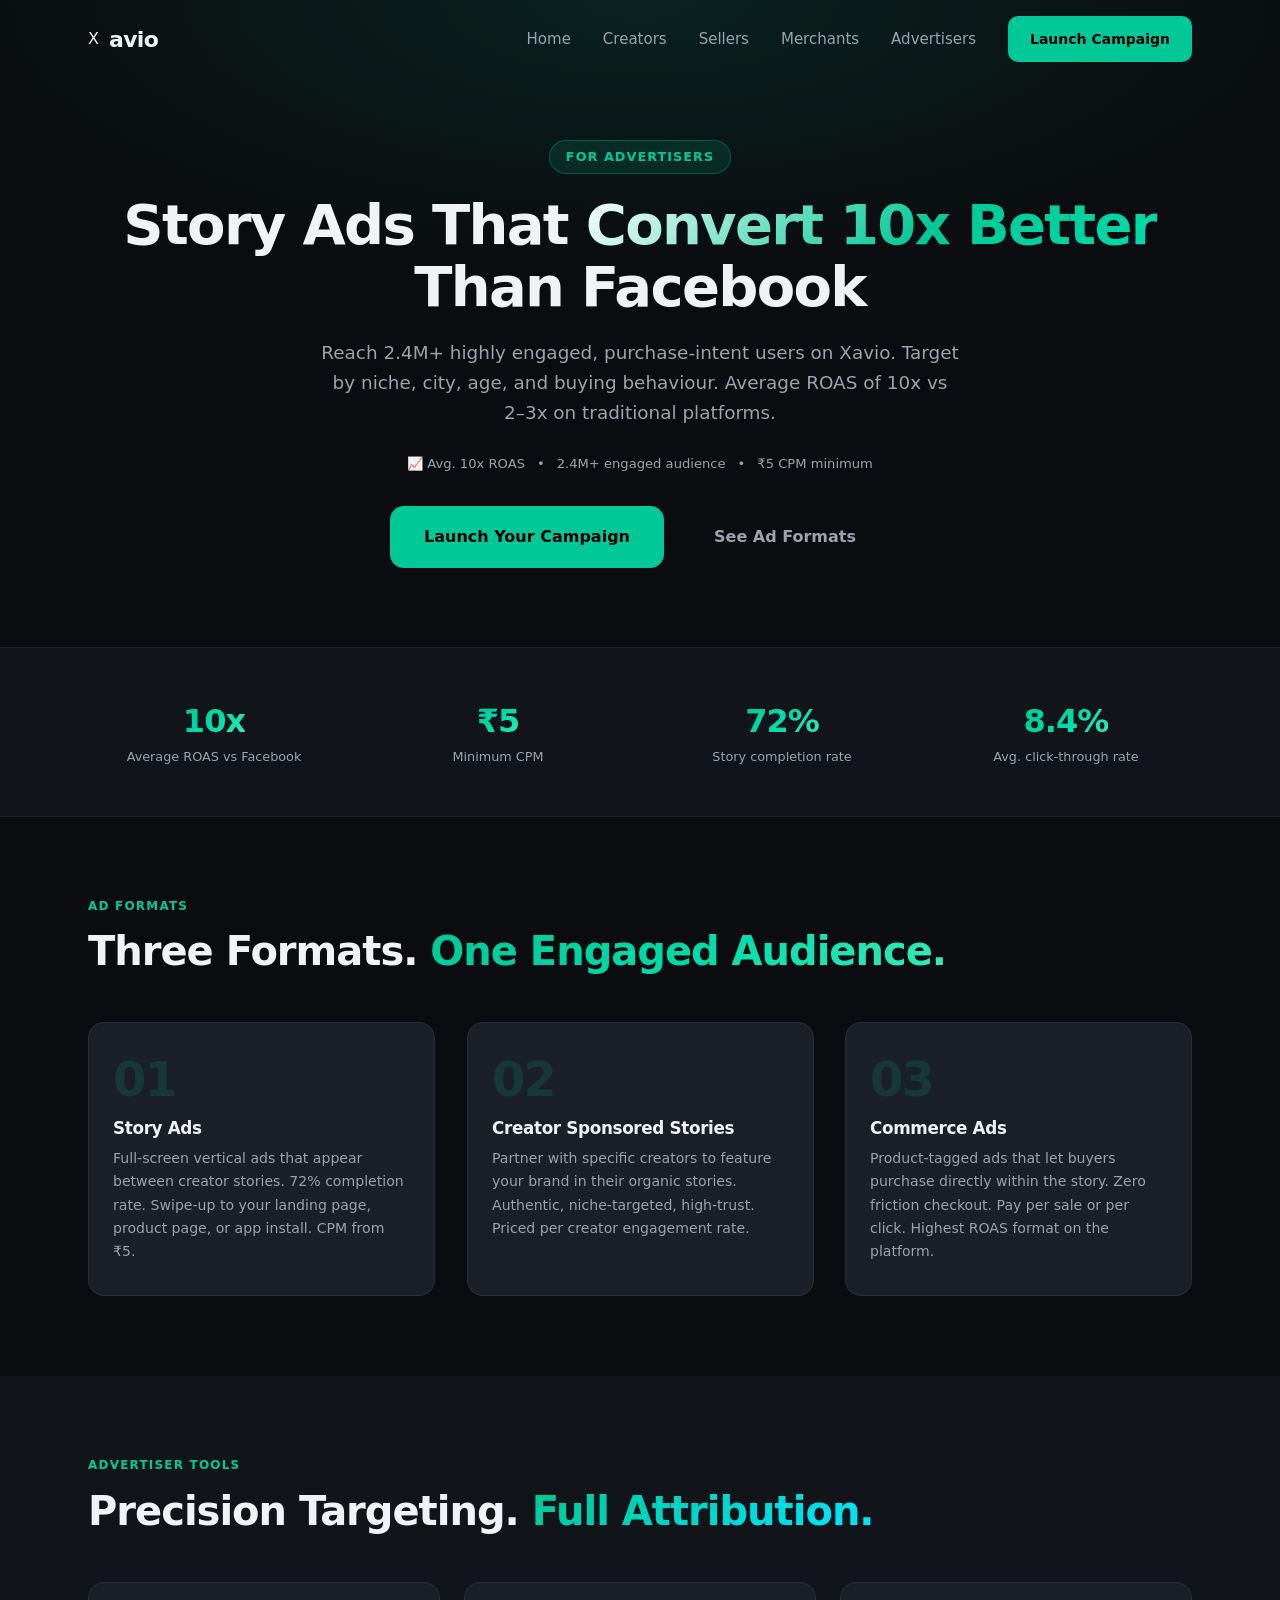
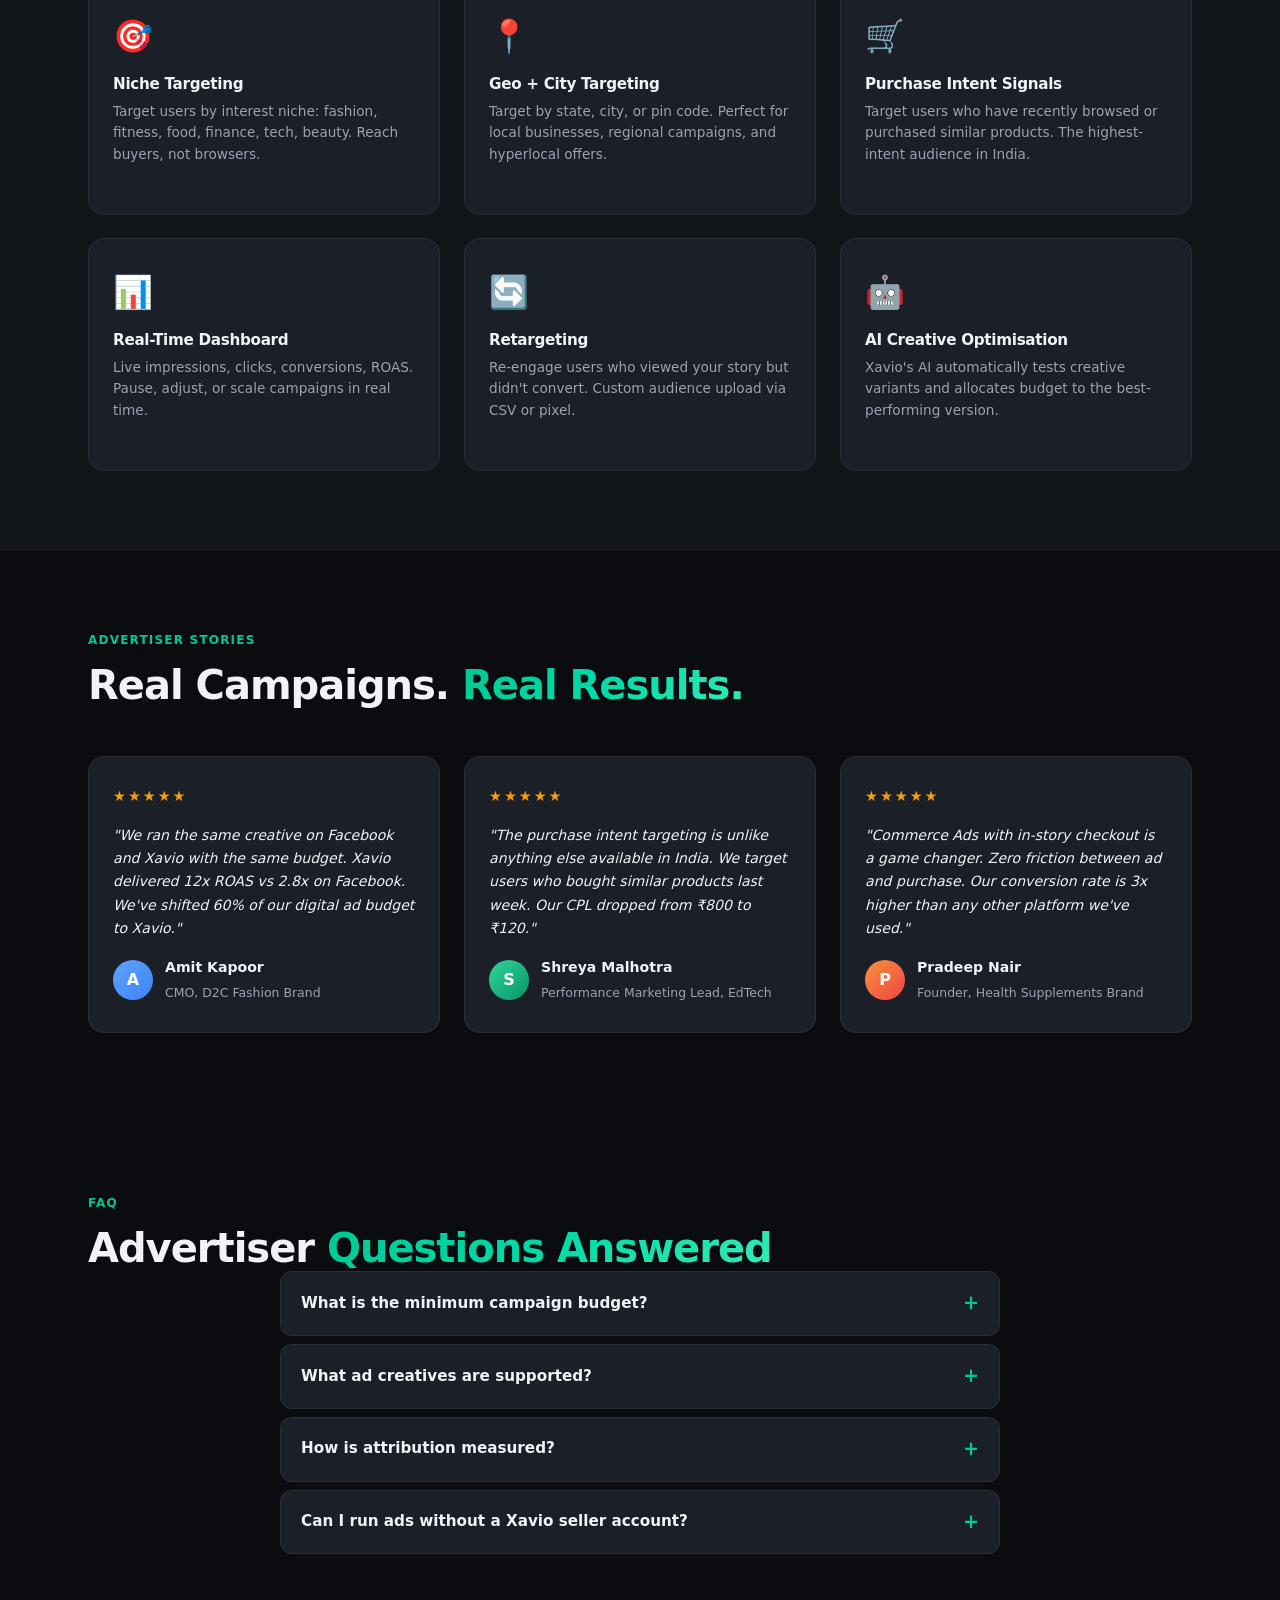
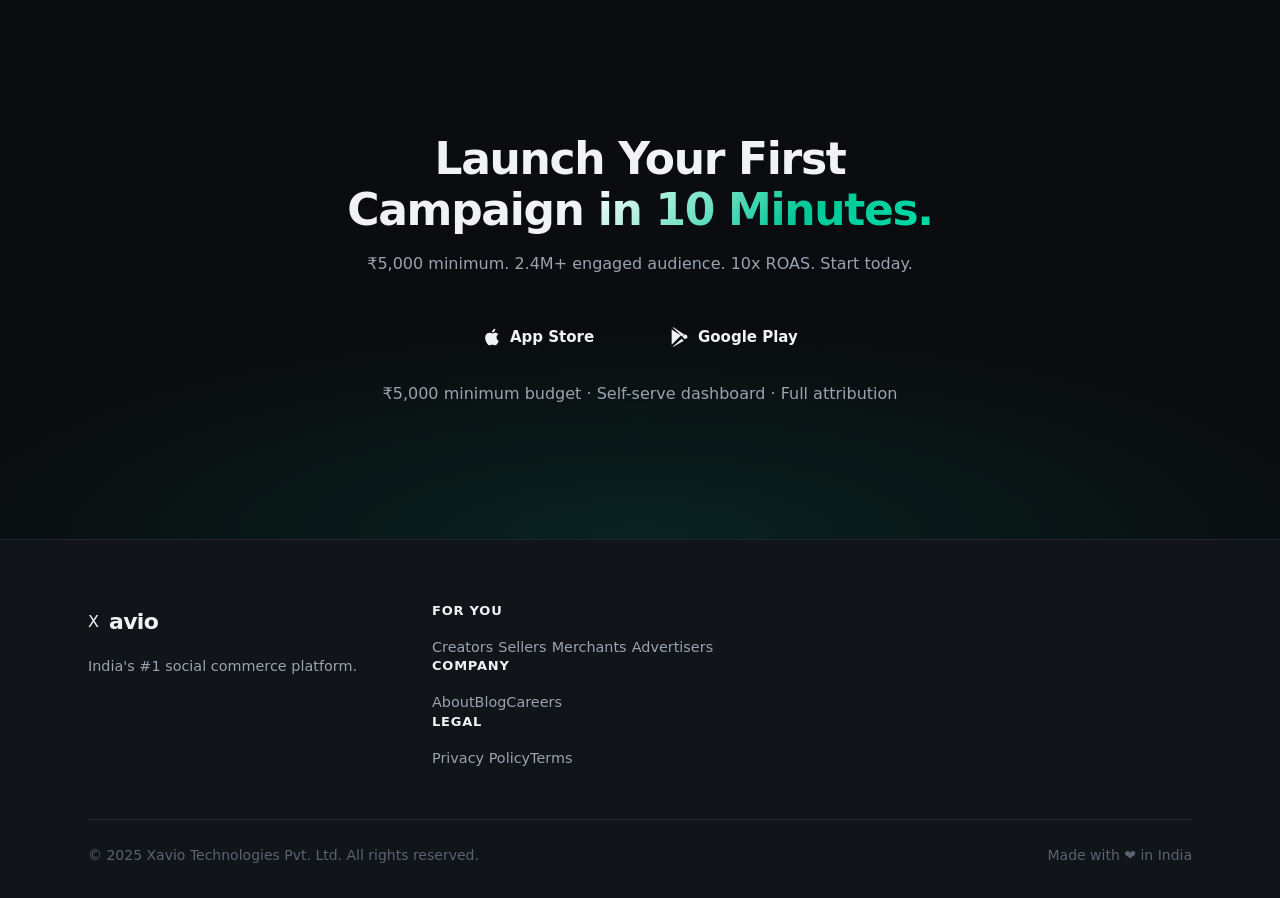
==== commit f69db308: "revert: roll back to Mar 17 v2 CRO redesign (commit 4894a82)" ====
--- a/for-advertisers.html
+++ b/for-advertisers.html
@@ -1,224 +1,274 @@
 <!DOCTYPE html>
-<html lang="en" class="dark scroll-smooth">
+<html lang="en">
 <head>
-  <meta charset="UTF-8" />
-  <meta name="viewport" content="width=device-width, initial-scale=1.0" />
-  <title>Xavio for Advertisers — 10x ROAS vs Facebook & Instagram</title>
-  <meta name="description" content="Advertise to hyper-engaged audiences through story placements. 8x average ROAS. CPC, CPM, and CPA models. Start with ₹5,000." />
-  <meta property="og:title" content="Xavio for Advertisers — 10x ROAS vs Facebook & Instagram" />
-  <meta property="og:description" content="Advertise to hyper-engaged audiences through story placements. 8x average ROAS. CPC, CPM, and CPA models. Start with ₹5,000." />
-  <meta property="og:type" content="website" />
-  <meta name="twitter:card" content="summary_large_image" />
-  <link rel="canonical" href="https://xavio.in/for-advertisers.html" />
-  <link rel="stylesheet" href="assets/css/xavio.css" />
+  <meta charset="UTF-8">
+  <meta name="viewport" content="width=device-width, initial-scale=1.0">
+  <title>Xavio for Advertisers — Story Ads with 10x ROAS. Target India's Most Engaged Audiences.</title>
+  <meta name="description" content="Run story ads on Xavio and reach 2.4M+ highly engaged users. Target by niche, location, and purchase intent. Average 10x ROAS vs traditional digital advertising.">
+  <meta name="keywords" content="story ads India, social commerce advertising, influencer advertising platform, Xavio ads, high ROAS digital advertising India">
+  <meta property="og:title" content="Xavio for Advertisers — 10x ROAS Story Ads">
+  <meta property="og:description" content="Reach 2.4M+ engaged buyers with story ads. Target by niche, location, purchase intent. Pay per result.">
+  <meta property="og:type" content="website">
+  <meta name="robots" content="index, follow">
+  <link rel="canonical" href="https://xavio.in/for-advertisers">
+  <link rel="stylesheet" href="assets/css/style.css">
+  <link rel="stylesheet" href="assets/css/audience.css">
 </head>
 <body>
-<nav class="xnav" id="xnav">
-  <div class="flex items-center gap-2">
-    <span class="logo-icon">X</span>
-    <span class="text-xl font-black text-white tracking-tight" style="-webkit-text-fill-color:white">avio</span>
-  </div>
-  <div class="xnav__links"><a href="#features" class="text-sm text-gray-400 hover:text-white transition-colors duration-200">Features</a>
-<a href="for-creators.html" class="text-sm text-gray-400 hover:text-white transition-colors duration-200">Creators</a>
-<a href="for-sellers.html" class="text-sm text-gray-400 hover:text-white transition-colors duration-200">Sellers</a>
-<a href="for-merchants.html" class="text-sm text-gray-400 hover:text-white transition-colors duration-200">Merchants</a>
-<a href="for-advertisers.html" class="text-sm text-brand font-semibold transition-colors duration-200">Advertisers</a>
-<a href="#pricing" class="text-sm text-gray-400 hover:text-white transition-colors duration-200">Pricing</a></div>
-  <div class="xnav__actions">
-    <button class="theme-toggle" id="themeToggle" aria-label="Toggle theme">☀</button>
-    <a href="#download" class="btn-ghost hidden md:inline-flex">Log in</a>
-    <a href="#download" class="btn-primary hidden md:inline-flex">Get Started Free</a>
-    <button class="theme-toggle md:hidden" id="navBurger" aria-label="Menu">☰</button>
-  </div>
-  <div class="xnav__mobile" id="navMobile">
-        <a href="#features">Features</a>
-    <a href="for-creators.html">Creators</a>
-    <a href="for-sellers.html">Sellers</a>
-    <a href="for-merchants.html">Merchants</a>
-    <a href="for-advertisers.html">Advertisers</a>
-    <a href="#pricing">Pricing</a>
-    <a href="#download" class="btn-primary text-center mt-2">Get Started Free</a>
-  </div>
-</nav>
-<div class="reward-bar">📢 Advertiser Offer: Get ₹1,000 FREE ad credit on your first campaign — <a href="#download" class="underline font-bold">Claim Credit →</a></div>
-<div class="live-feed-bar" id="liveFeed">🔴 Live: NykaaFashion just hit 12x ROAS on their latest Xavio story campaign</div>
-
-<section class="section pt-32 pb-20 text-center relative overflow-hidden">
-  <div class="absolute inset-0 pointer-events-none" style="background:radial-gradient(ellipse 80% 50% at 50% -10%,rgba(0,200,150,.12),transparent)"></div>
-  <div class="max-w-4xl mx-auto relative">
-    <div class="hero-badge reveal">📢 For Brand Advertisers</div>
-    <h1 class="hero-title reveal">Advertise Smarter.<br><span class="grad-text">10x ROAS vs Facebook.</span></h1>
-    <p class="text-lg md:text-xl text-gray-400 max-w-2xl mx-auto mb-8 reveal">Xavio's story ad placements reach audiences that are actively buying, not just scrolling. Average 8x ROAS. Guaranteed performance or your money back.</p>
-    <div class="flex flex-col sm:flex-row gap-4 justify-center mb-10 reveal">
-      <a href="#download" class="btn-primary text-base px-8 py-4">Launch Your First Ad &rarr;</a>
-      <a href="#features" class="btn-ghost text-base px-8 py-4">See How It Works</a>
-    </div>
-    <div class="flex flex-wrap justify-center gap-6 text-sm text-gray-500 mb-12 reveal">
-      <span>✓ No credit card required</span><span>✓ Free forever plan</span><span>✓ Setup in 2 minutes</span><span>✓ UPI instant payouts</span>
-    </div>
-    <div class="grid grid-cols-2 md:grid-cols-4 gap-6 max-w-3xl mx-auto reveal">
-      <div class="stat-card"><span class="stat-number grad-green">8x</span><span class="stat-label">Average ROAS</span></div><div class="stat-card"><span class="stat-number grad-green">50M+</span><span class="stat-label">Monthly Impressions</span></div><div class="stat-card"><span class="stat-number grad-green">4.2%</span><span class="stat-label">Avg Click-Through Rate</span></div><div class="stat-card"><span class="stat-number grad-green">₹5K</span><span class="stat-label">Minimum Budget</span></div>
-    </div>
-  </div>
-</section>
-
-<section class="section" id="features">
-  <div class="max-w-6xl mx-auto">
-    <div class="text-center mb-16 reveal"><p class="section-label">Features</p><h2 class="section-title">Built for <span class="grad-green">Xavio for Advertisers</span></h2></div>
-    <div class="grid grid-cols-1 md:grid-cols-2 lg:grid-cols-3 gap-6">
-      <div class="feature-card reveal"><div class="feature-icon">🎯</div><h3 class="text-lg font-bold text-white mb-2">Precision Targeting</h3><p class="text-sm text-gray-500 leading-relaxed">Target by interest, demographics, purchase history, and creator audience overlap. Reach buyers, not browsers.</p><span class="feature-stat">Hyper-targeted</span></div><div class="feature-card reveal"><div class="feature-icon">📱</div><h3 class="text-lg font-bold text-white mb-2">Story Ad Placements</h3><p class="text-sm text-gray-500 leading-relaxed">Native story ads that look like organic content. 3x higher engagement than banner ads. Users buy without leaving the story.</p><span class="feature-stat">3x engagement</span></div><div class="feature-card reveal"><div class="feature-icon">📊</div><h3 class="text-lg font-bold text-white mb-2">Real-Time Campaign Dashboard</h3><p class="text-sm text-gray-500 leading-relaxed">Track impressions, clicks, conversions, and ROAS in real-time. Pause, scale, or adjust campaigns instantly.</p><span class="feature-stat">Live optimization</span></div><div class="feature-card reveal"><div class="feature-icon">💰</div><h3 class="text-lg font-bold text-white mb-2">Flexible Bidding Models</h3><p class="text-sm text-gray-500 leading-relaxed">Choose CPC (pay per click), CPM (pay per 1,000 views), or CPA (pay per conversion). Optimize for your goal.</p><span class="feature-stat">CPC/CPM/CPA</span></div><div class="feature-card reveal"><div class="feature-icon">🤝</div><h3 class="text-lg font-bold text-white mb-2">Creator-Brand Collaboration Ads</h3><p class="text-sm text-gray-500 leading-relaxed">Combine paid ads with creator authenticity. Creator-endorsed ads get 5x higher trust scores and conversion rates.</p><span class="feature-stat">5x trust score</span></div><div class="feature-card reveal"><div class="feature-icon">🛡️</div><h3 class="text-lg font-bold text-white mb-2">Brand Safety Guarantee</h3><p class="text-sm text-gray-500 leading-relaxed">Your ads only appear in brand-safe contexts. AI content moderation. Zero tolerance for inappropriate placements.</p><span class="feature-stat">100% brand safe</span></div>
-    </div>
-  </div>
-</section>
-
-<section class="section bg-xdark-surface" id="simulator">
-  <div class="max-w-4xl mx-auto">
-    <div class="text-center mb-12 reveal"><p class="section-label">Calculator</p><h2 class="section-title">How Much Will <span class="grad-warm">You Earn?</span></h2></div>
-    <div class="sim-card reveal">
-      <div class="grid md:grid-cols-2 gap-6 mb-6">
-        <div><label class="text-xs font-semibold text-gray-500 uppercase tracking-wider mb-2 block">Monthly Ad Budget (₹)</label><input type="number" class="sim-input" id="simInput" placeholder="e.g. 25000" min="100" /></div>
-        <div><label class="text-xs font-semibold text-gray-500 uppercase tracking-wider mb-2 block">Posts / Activity Per Week</label><input type="number" class="sim-input" id="simPosts" placeholder="e.g. 5" min="1" max="21" /></div>
-      </div>
-      <button onclick="calcAudienceEarnings()" class="btn-primary w-full">Calculate &rarr;</button>
-      <div class="sim-result" id="simResult"><span class="sim-result__amount" id="simAmount">₹0</span><span class="sim-result__note">Estimated monthly result on Xavio. Actual results may vary.</span></div>
-    </div>
-  </div>
-</section>
-
-<section class="section" id="pricing">
-  <div class="max-w-4xl mx-auto">
-    <div class="text-center mb-12 reveal"><p class="section-label">Pricing</p><h2 class="section-title">Simple, <span class="grad-gold">Transparent Pricing</span></h2></div>
-    <div class="grid grid-cols-1 md:grid-cols-2 gap-6 max-w-3xl mx-auto">
-      <div class="pricing-card reveal">
-        <h3 class="text-lg font-bold text-white">Self-Serve (min. budget)</h3>
-        <div><span class="price-amount">₹5,000</span><span class="price-period">/month</span></div>
-        <ul class="flex flex-col gap-2 mt-2"><li class='price-feature'>Story ad placements</li><li class='price-feature'>Interest & demographic targeting</li><li class='price-feature'>Real-time impression tracking</li><li class='price-feature'>CPC / CPM / CPA models</li><li class='price-feature'>Basic reporting dashboard</li></ul>
-        <a href="#download" class="btn-ghost w-full text-center mt-4 block">Start Free</a>
-      </div>
-      <div class="pricing-card featured reveal">
-        <div class="pricing-badge">Most Popular</div>
-        <h3 class="text-lg font-bold text-white">Managed (min. budget)</h3>
-        <div><span class="price-amount">₹25,000</span><span class="price-period">/month</span></div>
-        <ul class="flex flex-col gap-2 mt-2"><li class='price-feature'>Everything in Self-Serve</li><li class='price-feature'>Dedicated campaign manager</li><li class='price-feature'>Creator-brand collaboration ads</li><li class='price-feature'>Advanced audience segments</li><li class='price-feature'>A/B testing & optimization</li><li class='price-feature'>Custom reporting & attribution</li><li class='price-feature'>Guaranteed ROAS or refund</li></ul>
-        <a href="#download" class="btn-primary w-full text-center mt-4 block">Start 14-Day Free Trial</a>
-      </div>
-    </div>
-  </div>
-</section>
-
-<section class="section bg-xdark-surface" id="testimonials">
-  <div class="max-w-4xl mx-auto">
-    <div class="text-center mb-12 reveal"><p class="section-label">Success Stories</p><h2 class="section-title">Real <span class="grad-green">Results</span></h2></div>
-    <div class="grid grid-cols-1 md:grid-cols-2 gap-6">
-      <div class="testi-card reveal"><div class="testi-stars">★★★★★</div><p class="testi-text">"We get 8x ROAS on Xavio vs 2x on Facebook. The audiences are hyper-engaged and the targeting is incredibly precise. We've moved 60% of our ad budget here."</p><div class="testi-author"><div class="testi-avatar">A</div><div><p class="text-sm font-semibold text-white">Ankit Verma</p><p class="text-xs text-gray-500">D2C Brand Advertiser, Bangalore</p></div></div></div><div class="testi-card reveal"><div class="testi-stars">★★★★★</div><p class="testi-text">"The creator-brand collaboration ads are unlike anything else. When a creator authentically endorses our product in their story, conversion rates are 5x higher than standard ads."</p><div class="testi-author"><div class="testi-avatar">M</div><div><p class="text-sm font-semibold text-white">Meera Joshi</p><p class="text-xs text-gray-500">Performance Marketing Head, Delhi</p></div></div></div>
-    </div>
-  </div>
-</section>
-
-<section class="section" id="faq">
-  <div class="max-w-3xl mx-auto">
-    <div class="text-center mb-12 reveal"><p class="section-label">FAQ</p><h2 class="section-title">Common <span class="grad-green">Questions</span></h2></div>
-    <div><div class="faq-item"><button class="faq-q" onclick="toggleFaq(this)">What is the minimum budget to start?<span class="faq-icon">+</span></button><div class="faq-a">Self-serve campaigns start at ₹5,000. Managed campaigns start at ₹25,000. There is no maximum — some brands spend ₹50L+/month on Xavio.</div></div><div class="faq-item"><button class="faq-q" onclick="toggleFaq(this)">How does ROAS compare to Facebook/Instagram?<span class="faq-icon">+</span></button><div class="faq-a">Our average ROAS is 8x vs 2-3x on Facebook/Instagram. This is because Xavio's audiences are actively in a buying mindset when they engage with stories.</div></div><div class="faq-item"><button class="faq-q" onclick="toggleFaq(this)">What is the guaranteed ROAS policy?<span class="faq-icon">+</span></button><div class="faq-a">On Managed campaigns, if you don't achieve a minimum 4x ROAS within 30 days, we refund the difference. No questions asked.</div></div><div class="faq-item"><button class="faq-q" onclick="toggleFaq(this)">Can I target competitor audiences?<span class="faq-icon">+</span></button><div class="faq-a">Yes. You can target users who follow competitor brands, have purchased from similar categories, or match your existing customer profiles.</div></div></div>
-  </div>
-</section>
-
-<section class="section bg-xdark-surface text-center" id="download">
-  <div class="max-w-2xl mx-auto reveal">
-    <div class="text-5xl mb-6">📢</div>
-    <h2 class="section-title"><span class="grad-hero">Launch Your First Ad Today.</span></h2>
-    <p class="section-sub mx-auto mb-8">Join thousands of advertisers already earning on Xavio. Free forever. No credit card needed.</p>
-    <div class="flex flex-col sm:flex-row gap-4 justify-center mb-6">
-      <a href="#" class="btn-primary text-base px-8 py-4">📱 Download for iOS</a>
-      <a href="#" class="btn-primary text-base px-8 py-4">🤖 Download for Android</a>
-    </div>
-    <p class="text-xs text-gray-600">Available on iOS 14+ and Android 8+. 4.9★ rating on both stores.</p>
-  </div>
-</section>
-
-<footer class="xfooter">
-  <div class="max-w-6xl mx-auto">
-    <div class="grid grid-cols-2 md:grid-cols-5 gap-8 mb-12">
-      <div class="col-span-2 md:col-span-1">
-        <div class="flex items-center gap-2 mb-4">
-          <span class="logo-icon">X</span>
-          <span class="text-xl font-black text-white tracking-tight" style="-webkit-text-fill-color:white">avio</span>
-        </div>
-        <p class="text-sm text-gray-500 max-w-xs">India's first social commerce platform. Turn your status into a storefront.</p>
-      </div>
-      <div>
-        <p class="text-sm font-semibold text-white mb-4">Platform</p>
-        <ul class="flex flex-col gap-2">
-          <li><a href="for-creators.html" class="text-sm text-gray-500 hover:text-brand transition-colors">For Creators</a></li>
-          <li><a href="for-sellers.html" class="text-sm text-gray-500 hover:text-brand transition-colors">For Sellers</a></li>
-          <li><a href="for-merchants.html" class="text-sm text-gray-500 hover:text-brand transition-colors">For Merchants</a></li>
-          <li><a href="for-advertisers.html" class="text-sm text-gray-500 hover:text-brand transition-colors">For Advertisers</a></li>
-        </ul>
-      </div>
-      <div>
-        <p class="text-sm font-semibold text-white mb-4">Features</p>
-        <ul class="flex flex-col gap-2">
-          <li><a href="#features" class="text-sm text-gray-500 hover:text-brand transition-colors">Status Stories</a></li>
-          <li><a href="#features" class="text-sm text-gray-500 hover:text-brand transition-colors">Creator Marketplace</a></li>
-          <li><a href="#features" class="text-sm text-gray-500 hover:text-brand transition-colors">Live Commerce</a></li>
-          <li><a href="#features" class="text-sm text-gray-500 hover:text-brand transition-colors">Analytics</a></li>
-        </ul>
-      </div>
-      <div>
-        <p class="text-sm font-semibold text-white mb-4">Company</p>
-        <ul class="flex flex-col gap-2">
-          <li><a href="#" class="text-sm text-gray-500 hover:text-brand transition-colors">About</a></li>
-          <li><a href="#" class="text-sm text-gray-500 hover:text-brand transition-colors">Blog</a></li>
-          <li><a href="#" class="text-sm text-gray-500 hover:text-brand transition-colors">Careers</a></li>
-          <li><a href="#" class="text-sm text-gray-500 hover:text-brand transition-colors">Contact</a></li>
-        </ul>
-      </div>
-      <div>
-        <p class="text-sm font-semibold text-white mb-4">Legal</p>
-        <ul class="flex flex-col gap-2">
-          <li><a href="#" class="text-sm text-gray-500 hover:text-brand transition-colors">Privacy Policy</a></li>
-          <li><a href="#" class="text-sm text-gray-500 hover:text-brand transition-colors">Terms of Service</a></li>
-          <li><a href="#" class="text-sm text-gray-500 hover:text-brand transition-colors">Cookie Policy</a></li>
-        </ul>
-      </div>
-    </div>
-    <div class="border-t border-gray-800 pt-8 flex flex-col md:flex-row items-center justify-between gap-4">
-      <p class="text-xs text-gray-600">&copy; 2025 Xavio. All rights reserved. Made with love in India.</p>
-      <div class="flex gap-6">
-        <a href="#" class="text-xs text-gray-600 hover:text-brand transition-colors">Twitter</a>
-        <a href="#" class="text-xs text-gray-600 hover:text-brand transition-colors">Instagram</a>
-        <a href="#" class="text-xs text-gray-600 hover:text-brand transition-colors">LinkedIn</a>
-        <a href="#" class="text-xs text-gray-600 hover:text-brand transition-colors">YouTube</a>
-      </div>
-    </div>
-  </div>
-</footer>
-<div class="sticky-cta" id="stickyCta">
-  <p class="text-sm text-white font-medium hidden md:block">Join 50,000+ users already earning on Xavio</p>
-  <a href="#download" class="btn-primary ml-auto">Launch Your First Ad</a>
-  <button onclick="document.getElementById('stickyCta').style.display='none'" class="text-gray-500 hover:text-white text-2xl leading-none ml-2">&times;</button>
-</div>
-<div class="exit-modal" id="exitModal">
-  <div class="exit-modal__box">
-    <div class="text-5xl mb-4">🎁</div>
-    <h3 class="text-xl font-black text-white mb-2">Wait — One Last Thing!</h3>
-    <p class="text-sm text-gray-500 mb-6">Get 3 months of Xavio Premium FREE when you sign up today. Limited to the next 47 advertisers.</p>
-    <a href="#download" class="btn-primary w-full text-center block mb-3">Claim My Spot</a>
-    <button onclick="document.getElementById('exitModal').style.display='none'" class="text-xs text-gray-600 hover:text-white transition-colors">No thanks, I don't want free money</button>
-  </div>
-</div>
-<script>
-function calcAudienceEarnings() {
-  const input = parseFloat(document.getElementById('simInput').value) || 0;
-  const posts = parseFloat(document.getElementById('simPosts').value) || 0;
-  const result = Math.round(input * 8);
-  const el = document.getElementById('simResult');
-  const amEl = document.getElementById('simAmount');
-  if (result > 0) {
-    amEl.textContent = '₹' + Math.round(result).toLocaleString('en-IN');
-    el.classList.add('show');
-  }
-}
-</script>
-  <script src="assets/js/xavio.js"></script>
+
+  <nav class="nav" id="nav" role="navigation" aria-label="Main navigation">
+    <div class="nav__inner container">
+      <a href="index.html" class="nav__logo" aria-label="Xavio Home">
+        <span class="nav__logo-mark">X</span><span class="nav__logo-text">avio</span>
+      </a>
+      <ul class="nav__links" role="list">
+        <li><a href="index.html">Home</a></li>
+        <li><a href="for-creators.html">Creators</a></li>
+        <li><a href="for-sellers.html">Sellers</a></li>
+        <li><a href="for-merchants.html">Merchants</a></li>
+        <li><a href="for-advertisers.html" aria-current="page">Advertisers</a></li>
+      </ul>
+      <div class="nav__actions">
+        <a href="#download" class="btn btn--primary btn--sm">Launch Campaign</a>
+      </div>
+      <button class="nav__burger" id="navBurger" aria-label="Toggle menu" aria-expanded="false">
+        <span></span><span></span><span></span>
+      </button>
+    </div>
+    <div class="nav__mobile" id="navMobile" aria-hidden="true">
+      <a href="index.html">Home</a>
+      <a href="for-creators.html">Creators</a>
+      <a href="for-sellers.html">Sellers</a>
+      <a href="for-merchants.html">Merchants</a>
+      <a href="for-advertisers.html">Advertisers</a>
+      <a href="#download" class="btn btn--primary">Launch Campaign</a>
+    </div>
+  </nav>
+
+  <section class="aud-hero aud-hero--advertiser" id="hero">
+    <div class="container">
+      <div class="aud-hero__badge">For Advertisers</div>
+      <h1 class="aud-hero__h1">Story Ads That <span class="grad-hero">Convert 10x Better</span> Than Facebook</h1>
+      <p class="aud-hero__sub">Reach 2.4M+ highly engaged, purchase-intent users on Xavio. Target by niche, city, age, and buying behaviour. Average ROAS of 10x vs 2–3x on traditional platforms.</p>
+      <div class="aud-hero__proof">
+        <span>📈 Avg. 10x ROAS</span>
+        <span>•</span>
+        <span>2.4M+ engaged audience</span>
+        <span>•</span>
+        <span>₹5 CPM minimum</span>
+      </div>
+      <div class="aud-hero__ctas">
+        <a href="#download" class="btn btn--primary btn--lg">Launch Your Campaign</a>
+        <a href="#how" class="btn btn--ghost btn--lg">See Ad Formats</a>
+      </div>
+    </div>
+  </section>
+
+  <section class="income-strip">
+    <div class="container">
+      <div class="income-strip__grid">
+        <div class="income-strip__item reveal">
+          <div class="income-strip__val grad-green">10x</div>
+          <div class="income-strip__lbl">Average ROAS vs Facebook</div>
+        </div>
+        <div class="income-strip__item reveal">
+          <div class="income-strip__val grad-green">₹5</div>
+          <div class="income-strip__lbl">Minimum CPM</div>
+        </div>
+        <div class="income-strip__item reveal">
+          <div class="income-strip__val grad-green">72%</div>
+          <div class="income-strip__lbl">Story completion rate</div>
+        </div>
+        <div class="income-strip__item reveal">
+          <div class="income-strip__val grad-green">8.4%</div>
+          <div class="income-strip__lbl">Avg. click-through rate</div>
+        </div>
+      </div>
+    </div>
+  </section>
+
+  <section class="how" id="how">
+    <div class="container">
+      <div class="section-label reveal">Ad Formats</div>
+      <h2 class="section-h2 reveal">Three Formats. <span class="grad-green">One Engaged Audience.</span></h2>
+      <div class="steps">
+        <div class="step reveal">
+          <div class="step__num">01</div>
+          <h3 class="step__title">Story Ads</h3>
+          <p class="step__desc">Full-screen vertical ads that appear between creator stories. 72% completion rate. Swipe-up to your landing page, product page, or app install. CPM from ₹5.</p>
+        </div>
+        <div class="step reveal">
+          <div class="step__num">02</div>
+          <h3 class="step__title">Creator Sponsored Stories</h3>
+          <p class="step__desc">Partner with specific creators to feature your brand in their organic stories. Authentic, niche-targeted, high-trust. Priced per creator engagement rate.</p>
+        </div>
+        <div class="step reveal">
+          <div class="step__num">03</div>
+          <h3 class="step__title">Commerce Ads</h3>
+          <p class="step__desc">Product-tagged ads that let buyers purchase directly within the story. Zero friction checkout. Pay per sale or per click. Highest ROAS format on the platform.</p>
+        </div>
+      </div>
+    </div>
+  </section>
+
+  <section class="aud-features">
+    <div class="container">
+      <div class="section-label reveal">Advertiser Tools</div>
+      <h2 class="section-h2 reveal">Precision Targeting. <span class="grad-warm">Full Attribution.</span></h2>
+      <div class="feat-grid">
+        <div class="feat-card reveal">
+          <div class="feat-card__icon">🎯</div>
+          <h3>Niche Targeting</h3>
+          <p>Target users by interest niche: fashion, fitness, food, finance, tech, beauty. Reach buyers, not browsers.</p>
+        </div>
+        <div class="feat-card reveal">
+          <div class="feat-card__icon">📍</div>
+          <h3>Geo + City Targeting</h3>
+          <p>Target by state, city, or pin code. Perfect for local businesses, regional campaigns, and hyperlocal offers.</p>
+        </div>
+        <div class="feat-card reveal">
+          <div class="feat-card__icon">🛒</div>
+          <h3>Purchase Intent Signals</h3>
+          <p>Target users who have recently browsed or purchased similar products. The highest-intent audience in India.</p>
+        </div>
+        <div class="feat-card reveal">
+          <div class="feat-card__icon">📊</div>
+          <h3>Real-Time Dashboard</h3>
+          <p>Live impressions, clicks, conversions, ROAS. Pause, adjust, or scale campaigns in real time.</p>
+        </div>
+        <div class="feat-card reveal">
+          <div class="feat-card__icon">🔄</div>
+          <h3>Retargeting</h3>
+          <p>Re-engage users who viewed your story but didn't convert. Custom audience upload via CSV or pixel.</p>
+        </div>
+        <div class="feat-card reveal">
+          <div class="feat-card__icon">🤖</div>
+          <h3>AI Creative Optimisation</h3>
+          <p>Xavio's AI automatically tests creative variants and allocates budget to the best-performing version.</p>
+        </div>
+      </div>
+    </div>
+  </section>
+
+  <section class="aud-testimonials">
+    <div class="container">
+      <div class="section-label reveal">Advertiser Stories</div>
+      <h2 class="section-h2 reveal">Real Campaigns. <span class="grad-green">Real Results.</span></h2>
+      <div class="testi-grid">
+        <div class="testi-card reveal">
+          <div class="testi-card__stars">★★★★★</div>
+          <p class="testi-card__quote">"We ran the same creative on Facebook and Xavio with the same budget. Xavio delivered 12x ROAS vs 2.8x on Facebook. We've shifted 60% of our digital ad budget to Xavio."</p>
+          <div class="testi-card__author">
+            <div class="testi-card__av" style="background:linear-gradient(135deg,#60a5fa,#3b82f6)">A</div>
+            <div><strong>Amit Kapoor</strong><span>CMO, D2C Fashion Brand</span></div>
+          </div>
+        </div>
+        <div class="testi-card reveal">
+          <div class="testi-card__stars">★★★★★</div>
+          <p class="testi-card__quote">"The purchase intent targeting is unlike anything else available in India. We target users who bought similar products last week. Our CPL dropped from ₹800 to ₹120."</p>
+          <div class="testi-card__author">
+            <div class="testi-card__av" style="background:linear-gradient(135deg,#34d399,#059669)">S</div>
+            <div><strong>Shreya Malhotra</strong><span>Performance Marketing Lead, EdTech</span></div>
+          </div>
+        </div>
+        <div class="testi-card reveal">
+          <div class="testi-card__stars">★★★★★</div>
+          <p class="testi-card__quote">"Commerce Ads with in-story checkout is a game changer. Zero friction between ad and purchase. Our conversion rate is 3x higher than any other platform we've used."</p>
+          <div class="testi-card__author">
+            <div class="testi-card__av" style="background:linear-gradient(135deg,#fb923c,#ef4444)">P</div>
+            <div><strong>Pradeep Nair</strong><span>Founder, Health Supplements Brand</span></div>
+          </div>
+        </div>
+      </div>
+    </div>
+  </section>
+
+  <section class="faq" id="faq">
+    <div class="container">
+      <div class="section-label reveal">FAQ</div>
+      <h2 class="section-h2 reveal">Advertiser <span class="grad-green">Questions Answered</span></h2>
+      <div class="faq__list">
+        <div class="faq__item">
+          <button class="faq__q" onclick="toggleFaq(this)" aria-expanded="false">
+            What is the minimum campaign budget?
+            <span class="faq__icon">+</span>
+          </button>
+          <div class="faq__a"><p>The minimum campaign budget is ₹5,000. Story Ads start at ₹5 CPM. Commerce Ads (pay-per-sale) have no minimum — you pay only when a purchase is confirmed. There is no minimum daily spend requirement.</p></div>
+        </div>
+        <div class="faq__item">
+          <button class="faq__q" onclick="toggleFaq(this)" aria-expanded="false">
+            What ad creatives are supported?
+            <span class="faq__icon">+</span>
+          </button>
+          <div class="faq__a"><p>Story Ads support vertical video (9:16, up to 60 seconds), static images (1080×1920px), and carousel formats. Commerce Ads use your product catalogue images automatically. Xavio's creative team can also produce story-native creatives for an additional fee.</p></div>
+        </div>
+        <div class="faq__item">
+          <button class="faq__q" onclick="toggleFaq(this)" aria-expanded="false">
+            How is attribution measured?
+            <span class="faq__icon">+</span>
+          </button>
+          <div class="faq__a"><p>Xavio uses a last-click attribution model with a 7-day click window and 1-day view window. You can also integrate your own pixel for cross-platform attribution. All conversions are verified against actual payment records — no estimated conversions.</p></div>
+        </div>
+        <div class="faq__item">
+          <button class="faq__q" onclick="toggleFaq(this)" aria-expanded="false">
+            Can I run ads without a Xavio seller account?
+            <span class="faq__icon">+</span>
+          </button>
+          <div class="faq__a"><p>Yes. Advertisers can run awareness and traffic campaigns linking to external websites or app stores without being a Xavio seller. Only Commerce Ads (in-story checkout) require a Xavio seller or merchant account.</p></div>
+        </div>
+      </div>
+    </div>
+  </section>
+
+  <section class="aud-cta" id="download">
+    <div class="container">
+      <div class="aud-cta__inner reveal">
+        <h2>Launch Your First Campaign <span class="grad-hero">in 10 Minutes.</span></h2>
+        <p>₹5,000 minimum. 2.4M+ engaged audience. 10x ROAS. Start today.</p>
+        <div class="aud-cta__btns">
+          <a href="#" class="btn btn--store">
+            <svg width="20" height="20" viewBox="0 0 24 24" fill="currentColor"><path d="M18.71 19.5c-.83 1.24-1.71 2.45-3.05 2.47-1.34.03-1.77-.79-3.29-.79-1.53 0-2 .77-3.27.82-1.31.05-2.3-1.32-3.14-2.53C4.25 17 2.94 12.45 4.7 9.39c.87-1.52 2.43-2.48 4.12-2.51 1.28-.02 2.5.87 3.29.87.78 0 2.26-1.07 3.8-.91.65.03 2.47.26 3.64 1.98-.09.06-2.17 1.28-2.15 3.81.03 3.02 2.65 4.03 2.68 4.04-.03.07-.42 1.44-1.38 2.83M13 3.5c.73-.83 1.94-1.46 2.94-1.5.13 1.17-.34 2.35-1.04 3.19-.69.85-1.83 1.51-2.95 1.42-.15-1.15.41-2.35 1.05-3.11z"/></svg>
+            App Store
+          </a>
+          <a href="#" class="btn btn--store">
+            <svg width="20" height="20" viewBox="0 0 24 24" fill="currentColor"><path d="M3.18 23.76c.3.17.65.19.96.07l12.45-7.19-2.63-2.63-10.78 9.75zm-1.12-20.9C2.03 3.1 2 3.35 2 3.61v16.78c0 .26.03.51.06.76l11.04-11.04L2.06 2.86zM20.49 10.3l-2.66-1.54-2.97 2.97 2.97 2.97 2.69-1.55c.77-.44.77-1.41-.03-1.85zM4.14.24C3.83.12 3.48.14 3.18.31L14.4 11.53 17.03 8.9 4.14.24z"/></svg>
+            Google Play
+          </a>
+        </div>
+        <p class="aud-cta__note">₹5,000 minimum budget · Self-serve dashboard · Full attribution</p>
+      </div>
+    </div>
+  </section>
+
+  <footer class="footer">
+    <div class="container">
+      <div class="footer__top">
+        <div class="footer__brand">
+          <a href="index.html" class="nav__logo"><span class="nav__logo-mark">X</span><span class="nav__logo-text">avio</span></a>
+          <p>India's #1 social commerce platform.</p>
+        </div>
+        <div class="footer__links">
+          <div class="footer__col"><h4>For You</h4>
+            <a href="for-creators.html">Creators</a>
+            <a href="for-sellers.html">Sellers</a>
+            <a href="for-merchants.html">Merchants</a>
+            <a href="for-advertisers.html">Advertisers</a>
+          </div>
+          <div class="footer__col"><h4>Company</h4>
+            <a href="#">About</a><a href="#">Blog</a><a href="#">Careers</a>
+          </div>
+          <div class="footer__col"><h4>Legal</h4>
+            <a href="#">Privacy Policy</a><a href="#">Terms</a>
+          </div>
+        </div>
+      </div>
+      <div class="footer__bottom">
+        <p>&copy; 2025 Xavio Technologies Pvt. Ltd. All rights reserved.</p>
+        <p>Made with ❤️ in India</p>
+      </div>
+    </div>
+  </footer>
+
+  <script src="assets/js/main.js"></script>
 </body>
-</html>+</html>
--- a/assets/css/style.css
+++ b/assets/css/style.css
@@ -0,0 +1,590 @@
+/* ============================================================
+   XAVIO LANDING PAGE — style.css v2
+   Design: Bold dark theme · Syne + Plus Jakarta Sans
+   Patterns: frontend-design, page-cro, content-hash-cache
+   ============================================================ */
+
+/* ── RESET ──────────────────────────────────────────────── */
+*, *::before, *::after { box-sizing: border-box; margin: 0; padding: 0; }
+
+/* ── TOKENS ─────────────────────────────────────────────── */
+:root {
+  --green:        #00C896;
+  --green-dim:    #00A67E;
+  --green-glow:   rgba(0,200,150,0.18);
+  --green-glow-s: rgba(0,200,150,0.08);
+
+  --bg:           #0A0C0F;
+  --bg-2:         #111418;
+  --bg-3:         #181C22;
+  --surface:      #1A1F28;
+  --surface-2:    #222831;
+
+  --fg:           #F0F2F5;
+  --fg-2:         #9BA3B0;
+  --fg-3:         #5C6370;
+
+  --border:       rgba(255,255,255,0.07);
+  --border-2:     rgba(255,255,255,0.12);
+
+  /* Apple SF Pro system font stack — renders as SF Pro on Apple, Segoe UI on Windows,
+     Roboto on Android. Zero network request, instant render, native feel. */
+  --font-display: -apple-system, 'SF Pro Display', BlinkMacSystemFont, 'Segoe UI', system-ui, sans-serif;
+  --font-body:    -apple-system, 'SF Pro Text', BlinkMacSystemFont, 'Segoe UI', system-ui, sans-serif;
+
+  /* Gradient text palette */
+  --grad-green:   linear-gradient(135deg, #00C896 0%, #00dba8 50%, #34ebb8 100%);
+  --grad-warm:    linear-gradient(135deg, #00C896 0%, #00e5ff 100%);
+  --grad-gold:    linear-gradient(135deg, #f7c948 0%, #f4a623 100%);
+  --grad-hero:    linear-gradient(135deg, #ffffff 0%, #00C896 60%, #00dba8 100%);
+
+  --section-gap:  clamp(80px, 10vw, 140px);
+  --container:    1200px;
+  --ease:         cubic-bezier(0.22, 1, 0.36, 1);
+}
+
+html { scroll-behavior: smooth; font-size: 16px; }
+body {
+  font-family: var(--font-body);
+  background: var(--bg);
+  color: var(--fg);
+  line-height: 1.6;
+  -webkit-font-smoothing: antialiased;
+  -moz-osx-font-smoothing: grayscale;
+  text-rendering: optimizeLegibility;
+  overflow-x: hidden;
+}
+/* Apple HIG: display weight for large titles, text weight for body */
+h1,h2,h3,h4 {
+  font-family: var(--font-display);
+  line-height: 1.08;
+  letter-spacing: -0.025em;
+  font-weight: 700;
+}
+h1 { font-weight: 800; letter-spacing: -0.03em; }
+h2 { font-weight: 700; letter-spacing: -0.025em; }
+h3 { font-weight: 600; letter-spacing: -0.02em; }
+
+/* ── GRADIENT TEXT UTILITY CLASSES ─────────────────────── */
+/* Usage: add class="grad-green" / "grad-warm" / "grad-gold" / "grad-hero" to any element */
+.grad-green, .grad-warm, .grad-gold, .grad-hero {
+  -webkit-background-clip: text;
+  background-clip: text;
+  -webkit-text-fill-color: transparent;
+  color: transparent;
+  display: inline; /* must be inline or inline-block */
+}
+.grad-green  { background-image: var(--grad-green); }
+.grad-warm   { background-image: var(--grad-warm); }
+.grad-gold   { background-image: var(--grad-gold); }
+.grad-hero   { background-image: var(--grad-hero); }
+a { text-decoration: none; color: inherit; }
+ul { list-style: none; }
+img { max-width: 100%; display: block; }
+
+/* ── CONTAINER ──────────────────────────────────────────── */
+.container {
+  width: 100%;
+  max-width: var(--container);
+  margin: 0 auto;
+  padding: 0 clamp(20px, 5vw, 48px);
+}
+
+/* ── BUTTONS ────────────────────────────────────────────── */
+.btn {
+  display: inline-flex;
+  align-items: center;
+  gap: 8px;
+  font-family: var(--font-body);
+  font-weight: 600;
+  font-size: 0.9375rem;
+  border-radius: 12px;
+  border: 2px solid transparent;
+  cursor: pointer;
+  text-decoration: none;
+  transition: transform 80ms var(--ease), box-shadow 200ms, background 200ms, border-color 200ms, color 200ms;
+  will-change: transform;
+  white-space: nowrap;
+  padding: 14px 28px;
+}
+.btn:active { transform: scale(0.97) !important; }
+.btn--primary { background: var(--green); color: #000; }
+.btn--primary:hover { background: #00dba8; box-shadow: 0 8px 32px var(--green-glow); transform: translateY(-2px); }
+.btn--outline { background: transparent; color: var(--fg); border-color: var(--border-2); }
+.btn--outline:hover { border-color: var(--green); color: var(--green); transform: translateY(-2px); }
+.btn--ghost { background: transparent; color: var(--fg-2); padding: 10px 18px; }
+.btn--ghost:hover { color: var(--fg); }
+.btn--lg { padding: 16px 32px; font-size: 1rem; border-radius: 14px; }
+.btn--sm { padding: 10px 20px; font-size: 0.875rem; border-radius: 10px; }
+.btn--full { width: 100%; justify-content: center; }
+
+/* ── SECTION HEADERS ────────────────────────────────────── */
+.section-tag {
+  display: inline-block;
+  font-size: 0.8125rem;
+  font-weight: 600;
+  letter-spacing: 0.08em;
+  text-transform: uppercase;
+  color: var(--green);
+  margin-bottom: 16px;
+}
+.section-h2 { font-size: clamp(2rem, 4vw, 3.25rem); color: var(--fg); margin-bottom: 20px; }
+.section-sub { font-size: 1.0625rem; color: var(--fg-2); max-width: 560px; line-height: 1.7; }
+.section-header { text-align: center; margin-bottom: clamp(48px, 6vw, 80px); }
+.section-header .section-sub { margin: 0 auto; }
+
+/* ── SCROLL REVEAL ──────────────────────────────────────── */
+.reveal, .reveal-right {
+  opacity: 0;
+  transform: translateY(32px);
+  transition: opacity 600ms var(--ease), transform 600ms var(--ease);
+  transition-delay: var(--d, 0ms);
+  will-change: transform, opacity;
+}
+.reveal-right { transform: translateX(40px); }
+.reveal.visible, .reveal-right.visible { opacity: 1; transform: translate(0); }
+
+/* ── NAV ────────────────────────────────────────────────── */
+.nav {
+  position: fixed;
+  top: 0; left: 0; right: 0;
+  z-index: 100;
+  transition: background 300ms, backdrop-filter 300ms, border-color 300ms;
+}
+.nav.scrolled {
+  background: rgba(10,12,15,0.88);
+  backdrop-filter: blur(20px);
+  -webkit-backdrop-filter: blur(20px);
+  border-bottom: 1px solid var(--border);
+}
+.nav__inner {
+  display: flex;
+  align-items: center;
+  gap: 32px;
+  max-width: var(--container);
+  margin: 0 auto;
+  padding: 16px clamp(20px, 5vw, 48px);
+}
+.nav__logo { display: flex; align-items: center; gap: 10px; flex-shrink: 0; }
+.nav__logo-text { font-family: var(--font-display); font-size: 1.375rem; font-weight: 800; color: var(--fg); letter-spacing: -0.03em; }
+.nav__links { display: flex; gap: 32px; margin-left: auto; }
+.nav__links a { color: var(--fg-2); font-size: 0.9375rem; font-weight: 500; transition: color 200ms; }
+.nav__links a:hover { color: var(--fg); }
+.nav__actions { display: flex; gap: 8px; align-items: center; }
+.nav__burger { display: none; flex-direction: column; gap: 5px; background: none; border: none; cursor: pointer; padding: 4px; margin-left: auto; }
+.nav__burger span { display: block; width: 22px; height: 2px; background: var(--fg); border-radius: 2px; transition: transform 300ms, opacity 300ms; }
+.nav__mobile {
+  display: none;
+  padding: 20px clamp(20px, 5vw, 48px) 28px;
+  border-top: 1px solid var(--border);
+  background: rgba(10,12,15,0.96);
+  backdrop-filter: blur(20px);
+}
+.nav__mobile ul { display: flex; flex-direction: column; gap: 4px; }
+.nav__mobile a { display: block; padding: 12px 0; color: var(--fg-2); font-size: 1rem; font-weight: 500; border-bottom: 1px solid var(--border); transition: color 200ms; }
+.nav__mobile a:hover { color: var(--fg); }
+.nav__mobile .btn { margin-top: 16px; }
+.nav__mobile.open { display: block; }
+
+/* ── HERO ───────────────────────────────────────────────── */
+.hero {
+  position: relative;
+  padding: clamp(120px, 15vw, 180px) 0 clamp(80px, 10vw, 120px);
+  overflow: hidden;
+}
+.hero__bg { position: absolute; inset: 0; pointer-events: none; }
+.hero__mesh {
+  position: absolute; inset: 0;
+  background:
+    radial-gradient(ellipse 80% 60% at 60% 0%, rgba(0,200,150,0.12) 0%, transparent 60%),
+    radial-gradient(ellipse 60% 80% at 10% 80%, rgba(0,166,126,0.08) 0%, transparent 60%);
+}
+.hero__grain {
+  position: absolute; inset: 0;
+  background-image: url("data:image/svg+xml,%3Csvg viewBox='0 0 256 256' xmlns='http://www.w3.org/2000/svg'%3E%3Cfilter id='n'%3E%3CfeTurbulence type='fractalNoise' baseFrequency='0.9' numOctaves='4' stitchTiles='stitch'/%3E%3C/filter%3E%3Crect width='100%25' height='100%25' filter='url(%23n)' opacity='0.04'/%3E%3C/svg%3E");
+  opacity: 0.4;
+}
+.hero__blob { position: absolute; border-radius: 50%; filter: blur(80px); pointer-events: none; }
+.hero__blob--1 { width: 500px; height: 500px; background: rgba(0,200,150,0.08); top: -100px; right: -100px; animation: blobFloat 8s ease-in-out infinite; }
+.hero__blob--2 { width: 400px; height: 400px; background: rgba(0,166,126,0.06); bottom: 0; left: -80px; animation: blobFloat 10s ease-in-out infinite reverse; }
+@keyframes blobFloat { 0%,100%{transform:translate(0,0) scale(1)} 50%{transform:translate(20px,-20px) scale(1.05)} }
+
+.hero__layout { display: grid; grid-template-columns: 1fr 1fr; gap: 80px; align-items: center; }
+.hero__badge {
+  display: inline-flex;
+  align-items: center;
+  gap: 8px;
+  background: var(--green-glow-s);
+  border: 1px solid rgba(0,200,150,0.25);
+  color: var(--green);
+  font-size: 0.875rem;
+  font-weight: 600;
+  padding: 8px 16px;
+  border-radius: 100px;
+  margin-bottom: 28px;
+}
+.hero__badge-dot { width: 8px; height: 8px; background: var(--green); border-radius: 50%; animation: pulse 2s ease-in-out infinite; }
+@keyframes pulse { 0%,100%{opacity:1;transform:scale(1)} 50%{opacity:0.5;transform:scale(0.8)} }
+
+.hero__h1 { font-size: clamp(2.5rem, 5.5vw, 4.5rem); color: var(--fg); margin-bottom: 24px; line-height: 1.05; }
+.hero__h1 em { font-style: normal; color: var(--green); }
+.hero__h1 strong { font-weight: 800; background-image: var(--grad-hero); -webkit-background-clip: text; background-clip: text; -webkit-text-fill-color: transparent; color: transparent; }
+.hero__sub { font-size: 1.125rem; color: var(--fg-2); margin-bottom: 36px; max-width: 480px; line-height: 1.7; }
+.hero__sub strong { color: var(--fg); }
+.hero__cta-row { display: flex; gap: 12px; flex-wrap: wrap; margin-bottom: 32px; }
+.hero__proof { display: flex; align-items: center; gap: 14px; font-size: 0.875rem; color: var(--fg-2); }
+.hero__avatars { display: flex; align-items: center; }
+.hero__av { width: 32px; height: 32px; border-radius: 50%; border: 2px solid var(--bg); margin-left: -8px; }
+.hero__av:first-child { margin-left: 0; }
+.hero__av--1 { background: linear-gradient(135deg, #f093fb, #f5576c); }
+.hero__av--2 { background: linear-gradient(135deg, #4facfe, #00f2fe); }
+.hero__av--3 { background: linear-gradient(135deg, #43e97b, #38f9d7); }
+.hero__av--4 { background: linear-gradient(135deg, #fa709a, #fee140); }
+.hero__stars { color: #fbbf24; font-size: 0.875rem; letter-spacing: 1px; }
+.hero__proof strong { color: var(--fg); }
+
+/* Phone mockup */
+.hero__phone-wrap { position: relative; display: flex; justify-content: center; }
+.hero__phone {
+  position: relative;
+  width: 280px; height: 560px;
+  background: var(--bg-3);
+  border-radius: 40px;
+  border: 2px solid var(--border-2);
+  box-shadow: 0 40px 80px rgba(0,0,0,0.5), 0 0 0 1px rgba(255,255,255,0.05), inset 0 1px 0 rgba(255,255,255,0.1);
+  overflow: hidden;
+  will-change: transform;
+  animation: phoneFloat 6s ease-in-out infinite;
+}
+@keyframes phoneFloat { 0%,100%{transform:translateY(0px) rotate(-1deg)} 50%{transform:translateY(-12px) rotate(1deg)} }
+.hero__phone-notch { position: absolute; top: 12px; left: 50%; transform: translateX(-50%); width: 80px; height: 22px; background: var(--bg); border-radius: 100px; z-index: 2; }
+.hero__phone-screen { position: absolute; inset: 0; background: linear-gradient(180deg, #0f1117 0%, #1a1f28 100%); overflow: hidden; }
+
+/* Story UI */
+.story-ui { height: 100%; display: flex; flex-direction: column; padding: 48px 16px 16px; }
+.story-progress { display: flex; gap: 4px; margin-bottom: 12px; }
+.story-bar { flex: 1; height: 2px; background: rgba(255,255,255,0.2); border-radius: 2px; overflow: hidden; }
+.story-bar--done { background: rgba(255,255,255,0.7); }
+.story-bar--active { position: relative; }
+.story-bar--active::after { content: ''; position: absolute; top: 0; left: 0; height: 100%; width: 60%; background: white; border-radius: 2px; animation: storyProgress 4s linear infinite; }
+@keyframes storyProgress { 0%{width:0%} 100%{width:100%} }
+.story-header { display: flex; align-items: center; gap: 8px; margin-bottom: 16px; }
+.story-av { width: 32px; height: 32px; border-radius: 50%; background: linear-gradient(135deg, var(--green), #00dba8); border: 2px solid var(--green); }
+.story-name { font-size: 0.75rem; font-weight: 600; color: white; }
+.story-time { font-size: 0.65rem; color: rgba(255,255,255,0.5); }
+.story-body { flex: 1; display: flex; align-items: center; }
+.story-product { background: rgba(255,255,255,0.08); border: 1px solid rgba(255,255,255,0.12); border-radius: 16px; overflow: hidden; width: 100%; }
+.story-product-img { height: 120px; background: linear-gradient(135deg, #1a1f28, #2a3040); position: relative; overflow: hidden; display: flex; align-items: center; justify-content: center; font-size: 2.5rem; }
+.story-product-info { padding: 12px; }
+.story-product-name { font-size: 0.75rem; font-weight: 600; color: white; margin-bottom: 4px; }
+.story-product-price { font-size: 0.875rem; font-weight: 700; color: var(--green); margin-bottom: 8px; }
+.story-product-cta { background: var(--green); color: #000; font-size: 0.7rem; font-weight: 700; padding: 6px 12px; border-radius: 8px; display: inline-block; }
+.story-actions { display: flex; gap: 16px; padding-top: 12px; border-top: 1px solid rgba(255,255,255,0.08); }
+.story-action { font-size: 0.7rem; color: rgba(255,255,255,0.6); }
+
+/* Floating stat cards */
+.hero__stat {
+  position: absolute;
+  display: flex;
+  align-items: center;
+  gap: 10px;
+  background: rgba(26,31,40,0.92);
+  backdrop-filter: blur(16px);
+  border: 1px solid var(--border-2);
+  border-radius: 16px;
+  padding: 12px 16px;
+  box-shadow: 0 8px 32px rgba(0,0,0,0.3);
+  will-change: transform;
+}
+.hero__stat-icon { font-size: 1.25rem; }
+.hero__stat-val { font-family: var(--font-display); font-size: 0.9375rem; font-weight: 700; color: var(--fg); }
+.hero__stat-lbl { font-size: 0.7rem; color: var(--fg-2); }
+.hero__stat--a { top: 60px; left: -20px; }
+.hero__stat--b { bottom: 120px; right: -20px; }
+.hero__stat--c { bottom: 60px; left: -10px; }
+.float-1 { animation: float1 5s ease-in-out infinite; }
+.float-2 { animation: float2 6s ease-in-out infinite; }
+.float-3 { animation: float3 7s ease-in-out infinite; }
+@keyframes float1 { 0%,100%{transform:translateY(0)} 50%{transform:translateY(-8px)} }
+@keyframes float2 { 0%,100%{transform:translateY(0)} 50%{transform:translateY(-6px)} }
+@keyframes float3 { 0%,100%{transform:translateY(0)} 50%{transform:translateY(-10px)} }
+
+/* ── TRUST BAR ──────────────────────────────────────────── */
+.trust { padding: 40px 0; border-top: 1px solid var(--border); border-bottom: 1px solid var(--border); background: var(--bg-2); }
+.trust__grid { display: flex; align-items: center; justify-content: center; flex-wrap: wrap; }
+.trust__item { text-align: center; padding: 16px 40px; }
+.trust__num { font-family: var(--font-display); font-size: 1.75rem; font-weight: 800; color: var(--green); line-height: 1; margin-bottom: 4px; }
+.trust__lbl { font-size: 0.8125rem; color: var(--fg-2); font-weight: 500; }
+.trust__div { width: 1px; height: 40px; background: var(--border); }
+
+/* ── FEATURES ───────────────────────────────────────────── */
+.features { padding: var(--section-gap) 0; }
+.features__grid { display: grid; grid-template-columns: repeat(3, 1fr); gap: 20px; }
+.feat-card {
+  background: var(--surface);
+  border: 1px solid var(--border);
+  border-radius: 20px;
+  padding: 32px;
+  transition: border-color 300ms, transform 300ms var(--ease), box-shadow 300ms;
+  will-change: transform;
+}
+.feat-card:hover { border-color: rgba(0,200,150,0.3); transform: translateY(-4px); box-shadow: 0 20px 60px rgba(0,0,0,0.3); }
+.feat-card__icon { font-size: 2rem; margin-bottom: 20px; display: block; }
+.feat-card h3 { font-size: 1.125rem; font-weight: 700; color: var(--fg); margin-bottom: 12px; }
+.feat-card p { font-size: 0.9375rem; color: var(--fg-2); line-height: 1.7; margin-bottom: 20px; }
+.feat-card__metric { display: flex; align-items: baseline; gap: 6px; padding-top: 16px; border-top: 1px solid var(--border); }
+.metric-val { font-family: var(--font-display); font-size: 1.5rem; font-weight: 800; color: var(--green); }
+.metric-lbl { font-size: 0.8125rem; color: var(--fg-2); }
+
+/* ── EARNINGS ───────────────────────────────────────────── */
+.earnings { padding: var(--section-gap) 0; background: var(--bg-2); }
+.earnings__layout { display: grid; grid-template-columns: 1fr 1fr; gap: 80px; align-items: center; }
+.earnings__copy .section-sub { margin-bottom: 40px; }
+.earn-steps { display: flex; flex-direction: column; gap: 28px; margin-bottom: 40px; }
+.earn-step { display: flex; gap: 20px; align-items: flex-start; }
+.earn-step__num { font-family: var(--font-display); font-size: 0.75rem; font-weight: 800; color: var(--green); background: var(--green-glow-s); border: 1px solid rgba(0,200,150,0.2); border-radius: 8px; padding: 4px 10px; flex-shrink: 0; margin-top: 2px; }
+.earn-step strong { display: block; color: var(--fg); font-weight: 600; margin-bottom: 4px; }
+.earn-step p { font-size: 0.9rem; color: var(--fg-2); line-height: 1.6; }
+
+.earn-card { background: var(--surface); border: 1px solid var(--border-2); border-radius: 24px; padding: 28px; box-shadow: 0 40px 80px rgba(0,0,0,0.3); }
+.earn-card__header { display: flex; align-items: center; gap: 12px; margin-bottom: 24px; }
+.earn-card__av { width: 44px; height: 44px; border-radius: 50%; background: linear-gradient(135deg, #f093fb, #f5576c); flex-shrink: 0; }
+.earn-card__name { font-weight: 700; color: var(--fg); font-size: 0.9375rem; }
+.earn-card__handle { font-size: 0.8rem; color: var(--fg-2); }
+.earn-card__verified { margin-left: auto; background: var(--green); color: #000; width: 22px; height: 22px; border-radius: 50%; display: flex; align-items: center; justify-content: center; font-size: 0.7rem; font-weight: 700; flex-shrink: 0; }
+.earn-card__chart { margin-bottom: 20px; }
+.chart-bars { display: flex; align-items: flex-end; gap: 8px; height: 120px; margin-bottom: 8px; }
+.chart-bar { flex: 1; height: var(--h); background: var(--surface-2); border-radius: 6px 6px 0 0; position: relative; transition: background 300ms; cursor: default; }
+.chart-bar--hi { background: var(--green); }
+.chart-bar:hover::after { content: attr(data-v); position: absolute; bottom: calc(100% + 6px); left: 50%; transform: translateX(-50%); background: var(--surface-2); color: var(--fg); font-size: 0.65rem; font-weight: 600; padding: 3px 6px; border-radius: 6px; white-space: nowrap; pointer-events: none; }
+.chart-months { display: flex; justify-content: space-between; }
+.chart-months span { font-size: 0.7rem; color: var(--fg-3); }
+.earn-card__total { display: flex; align-items: center; justify-content: space-between; padding-top: 16px; border-top: 1px solid var(--border); }
+.earn-card__total-lbl { font-size: 0.8rem; color: var(--fg-2); margin-bottom: 2px; }
+.earn-card__total-val { font-family: var(--font-display); font-size: 1.75rem; font-weight: 800; color: var(--green); }
+.earn-card__growth { font-size: 0.8125rem; color: var(--green); font-weight: 600; }
+
+/* ── BUSINESS ───────────────────────────────────────────── */
+.business { padding: var(--section-gap) 0; }
+.biz-grid { display: grid; grid-template-columns: repeat(4, 1fr); gap: 16px; margin-bottom: 48px; }
+.biz-card { background: var(--surface); border: 1px solid var(--border); border-radius: 20px; padding: 28px 24px; transition: border-color 300ms, transform 300ms var(--ease); transition-delay: var(--d, 0ms); will-change: transform; }
+.biz-card:hover { border-color: rgba(0,200,150,0.3); transform: translateY(-4px); }
+.biz-card__icon { font-size: 1.75rem; margin-bottom: 16px; display: block; }
+.biz-card h3 { font-size: 1rem; font-weight: 700; color: var(--fg); margin-bottom: 10px; }
+.biz-card p { font-size: 0.875rem; color: var(--fg-2); line-height: 1.6; }
+.biz-cta { text-align: center; display: flex; flex-direction: column; align-items: center; gap: 12px; }
+.biz-cta__note { font-size: 0.875rem; color: var(--fg-2); }
+
+/* ── TESTIMONIALS ───────────────────────────────────────── */
+.testimonials { padding: var(--section-gap) 0; background: var(--bg-2); }
+.testi-grid { display: grid; grid-template-columns: repeat(3, 1fr); gap: 20px; }
+.testi { background: var(--surface); border: 1px solid var(--border); border-radius: 20px; padding: 28px; transition: border-color 300ms, transform 300ms var(--ease); transition-delay: var(--d, 0ms); will-change: transform; }
+.testi:hover { border-color: rgba(0,200,150,0.2); transform: translateY(-3px); }
+.testi__stars { color: #fbbf24; font-size: 0.875rem; letter-spacing: 2px; margin-bottom: 16px; }
+.testi p { font-size: 0.9375rem; color: var(--fg-2); line-height: 1.7; margin-bottom: 20px; font-style: italic; }
+.testi__footer { display: flex; align-items: center; gap: 12px; }
+.testi__av { width: 40px; height: 40px; border-radius: 50%; flex-shrink: 0; }
+.testi__av--1 { background: linear-gradient(135deg, #f093fb, #f5576c); }
+.testi__av--2 { background: linear-gradient(135deg, #4facfe, #00f2fe); }
+.testi__av--3 { background: linear-gradient(135deg, #43e97b, #38f9d7); }
+.testi__name { font-weight: 700; color: var(--fg); font-size: 0.9rem; font-style: normal; display: block; }
+.testi__role { font-size: 0.8rem; color: var(--fg-2); }
+
+/* ── PRICING ────────────────────────────────────────────── */
+.pricing { padding: var(--section-gap) 0; }
+.pricing__grid { display: grid; grid-template-columns: repeat(3, 1fr); gap: 20px; align-items: start; }
+.price-card { background: var(--surface); border: 1px solid var(--border); border-radius: 24px; padding: 32px; position: relative; transition: border-color 300ms, transform 300ms var(--ease); transition-delay: var(--d, 0ms); }
+.price-card--featured { background: linear-gradient(180deg, rgba(0,200,150,0.08) 0%, var(--surface) 100%); border-color: rgba(0,200,150,0.4); transform: scale(1.03); }
+.price-card--featured:hover { transform: scale(1.03) translateY(-4px); }
+.price-card:not(.price-card--featured):hover { border-color: var(--border-2); transform: translateY(-4px); }
+.price-card__popular { position: absolute; top: -14px; left: 50%; transform: translateX(-50%); background: var(--green); color: #000; font-size: 0.75rem; font-weight: 700; padding: 4px 16px; border-radius: 100px; white-space: nowrap; }
+.price-card__tier { font-size: 0.875rem; font-weight: 600; color: var(--fg-2); margin-bottom: 12px; text-transform: uppercase; letter-spacing: 0.06em; }
+.price-card__price { display: flex; align-items: baseline; gap: 4px; margin-bottom: 8px; }
+.price-card__amt { font-family: var(--font-display); font-size: 2.25rem; font-weight: 800; color: var(--fg); }
+.price-card__period { font-size: 0.9rem; color: var(--fg-2); }
+.price-card__desc { font-size: 0.875rem; color: var(--fg-2); margin-bottom: 24px; padding-bottom: 24px; border-bottom: 1px solid var(--border); }
+.price-card__feats { display: flex; flex-direction: column; gap: 10px; margin-bottom: 28px; }
+.price-card__feats li { font-size: 0.9rem; color: var(--fg-2); }
+.price-card__guarantee { text-align: center; font-size: 0.8rem; color: var(--fg-3); margin-top: 12px; }
+
+/* ── DOWNLOAD ───────────────────────────────────────────── */
+.download { padding: var(--section-gap) 0; position: relative; overflow: hidden; }
+.download__bg { position: absolute; inset: 0; pointer-events: none; }
+.download__mesh { position: absolute; inset: 0; background: radial-gradient(ellipse 70% 70% at 50% 50%, rgba(0,200,150,0.1) 0%, transparent 70%); }
+.download__inner { text-align: center; max-width: 640px; margin: 0 auto; }
+.download__tag { font-size: 0.8125rem; font-weight: 600; letter-spacing: 0.08em; text-transform: uppercase; color: var(--green); margin-bottom: 20px; }
+.download__h2 { font-size: clamp(2rem, 4vw, 3.5rem); color: var(--fg); margin-bottom: 16px; }
+.download__sub { font-size: 1.0625rem; color: var(--fg-2); margin-bottom: 40px; }
+.store-btns { display: flex; gap: 16px; justify-content: center; flex-wrap: wrap; margin-bottom: 32px; }
+.store-btn { display: flex; align-items: center; gap: 12px; background: var(--surface); border: 1px solid var(--border-2); border-radius: 16px; padding: 14px 24px; color: var(--fg); transition: border-color 300ms, transform 200ms var(--ease), box-shadow 300ms; will-change: transform; min-width: 180px; }
+.store-btn:hover { border-color: var(--green); transform: translateY(-2px); box-shadow: 0 8px 32px var(--green-glow); }
+.store-btn__sub { font-size: 0.7rem; color: var(--fg-2); }
+.store-btn__main { font-family: var(--font-display); font-size: 1rem; font-weight: 700; }
+.download__trust { display: flex; gap: 24px; justify-content: center; flex-wrap: wrap; font-size: 0.8125rem; color: var(--fg-2); }
+
+/* ── FOOTER ─────────────────────────────────────────────── */
+.footer { background: var(--bg-2); border-top: 1px solid var(--border); padding: 64px 0 32px; }
+.footer__top { display: grid; grid-template-columns: 280px 1fr; gap: 64px; margin-bottom: 48px; }
+.footer__brand p { font-size: 0.9rem; color: var(--fg-2); line-height: 1.6; margin: 16px 0 20px; }
+.footer__social { display: flex; gap: 12px; }
+.footer__social a { display: flex; align-items: center; justify-content: center; width: 36px; height: 36px; background: var(--surface); border: 1px solid var(--border); border-radius: 10px; color: var(--fg-2); transition: color 200ms, border-color 200ms, transform 200ms; }
+.footer__social a:hover { color: var(--green); border-color: rgba(0,200,150,0.3); transform: translateY(-2px); }
+.footer__nav { display: grid; grid-template-columns: repeat(4, 1fr); gap: 32px; }
+.footer__col h4 { font-size: 0.8125rem; font-weight: 700; color: var(--fg); text-transform: uppercase; letter-spacing: 0.06em; margin-bottom: 16px; }
+.footer__col ul { display: flex; flex-direction: column; gap: 10px; }
+.footer__col a { font-size: 0.9rem; color: var(--fg-2); transition: color 200ms; }
+.footer__col a:hover { color: var(--green); }
+.footer__bottom { display: flex; align-items: center; justify-content: space-between; padding-top: 24px; border-top: 1px solid var(--border); flex-wrap: wrap; gap: 12px; }
+.footer__bottom p { font-size: 0.875rem; color: var(--fg-3); }
+.footer__legal { display: flex; gap: 20px; }
+.footer__legal a { font-size: 0.875rem; color: var(--fg-3); transition: color 200ms; }
+.footer__legal a:hover { color: var(--fg-2); }
+
+/* ── STICKY CTA ─────────────────────────────────────────── */
+.sticky-cta { position: fixed; bottom: 0; left: 0; right: 0; padding: 12px 20px 20px; background: linear-gradient(0deg, var(--bg) 0%, transparent 100%); z-index: 90; transform: translateY(100%); transition: transform 400ms var(--ease); display: none; }
+.sticky-cta.visible { transform: translateY(0); }
+
+/* ── REDUCED MOTION ─────────────────────────────────────── */
+@media (prefers-reduced-motion: reduce) {
+  *, *::before, *::after { animation-duration: 0.01ms !important; transition-duration: 0.01ms !important; }
+  .reveal, .reveal-right { opacity: 1; transform: none; }
+}
+
+/* ── RESPONSIVE ─────────────────────────────────────────── */
+@media (max-width: 1024px) {
+  .biz-grid { grid-template-columns: repeat(2, 1fr); }
+  .features__grid { grid-template-columns: repeat(2, 1fr); }
+}
+@media (max-width: 900px) {
+  .hero__layout { grid-template-columns: 1fr; gap: 60px; }
+  .hero__phone-wrap { order: -1; }
+  .hero__phone { width: 240px; height: 480px; }
+  .hero__stat--a { top: 40px; left: -10px; }
+  .hero__stat--b { bottom: 80px; right: -10px; }
+  .hero__stat--c { display: none; }
+  .earnings__layout { grid-template-columns: 1fr; gap: 48px; }
+  .pricing__grid { grid-template-columns: 1fr; max-width: 480px; margin: 0 auto; }
+  .price-card--featured { transform: none; }
+  .testi-grid { grid-template-columns: 1fr; max-width: 520px; margin: 0 auto; }
+  .footer__top { grid-template-columns: 1fr; gap: 40px; }
+  .footer__nav { grid-template-columns: repeat(2, 1fr); }
+}
+@media (max-width: 768px) {
+  .nav__links, .nav__actions { display: none; }
+  .nav__burger { display: flex; }
+  .trust__div { display: none; }
+  .trust__item { padding: 16px 20px; flex: 1 1 50%; }
+  .features__grid { grid-template-columns: 1fr; max-width: 480px; margin: 0 auto; }
+  .biz-grid { grid-template-columns: 1fr; max-width: 480px; margin: 0 auto 48px; }
+  .sticky-cta { display: block; }
+}
+@media (max-width: 480px) {
+  .hero__cta-row { flex-direction: column; }
+  .hero__cta-row .btn { width: 100%; justify-content: center; }
+  .store-btns { flex-direction: column; align-items: center; }
+  .footer__nav { grid-template-columns: 1fr; }
+  .footer__bottom { flex-direction: column; text-align: center; }
+  .download__trust { flex-direction: column; gap: 8px; }
+}
+
+
+/* ============================================================
+   CRO ADDITIONS v3 — Reward bar, persona, trust micro,
+   scarcity, live feed, simulator, FAQ, referral, lead,
+   exit modal, AI chat, nav dropdown
+   ============================================================ */
+.reward-bar{background:linear-gradient(90deg,#00C896,#00dba8);color:#000;text-align:center;padding:10px 48px 10px 16px;font-size:.875rem;font-weight:500;position:relative;display:flex;align-items:center;justify-content:center;gap:10px;flex-wrap:wrap}
+.reward-bar__cta{background:#000;color:#00C896;padding:4px 12px;border-radius:20px;font-weight:700;font-size:.8rem;text-decoration:none;white-space:nowrap;transition:opacity .15s}
+.reward-bar__cta:hover{opacity:.8}
+.reward-bar__close{position:absolute;right:12px;top:50%;transform:translateY(-50%);background:none;border:none;color:#000;font-size:1.2rem;cursor:pointer;padding:4px 8px;line-height:1}
+.persona-selector{display:flex;align-items:center;gap:8px;flex-wrap:wrap;margin-bottom:16px}
+.persona-selector__label{font-size:.8rem;color:var(--fg-2);font-weight:500;text-transform:uppercase;letter-spacing:.08em}
+.persona-btn{background:rgba(255,255,255,.06);border:1px solid rgba(255,255,255,.12);color:var(--fg-2);padding:6px 14px;border-radius:20px;font-size:.8rem;font-weight:500;cursor:pointer;transition:all .2s;font-family:var(--font-body)}
+.persona-btn:hover{border-color:var(--green);color:var(--green)}
+.persona-btn.active{background:var(--green);border-color:var(--green);color:#000;font-weight:700}
+.trust-micro{display:flex;flex-wrap:wrap;gap:8px 16px;margin:12px 0}
+.trust-micro span{font-size:.78rem;color:var(--fg-2);font-weight:500}
+.scarcity-bar{display:inline-flex;align-items:center;gap:8px;background:rgba(245,158,11,.12);border:1px solid rgba(245,158,11,.3);color:#fbbf24;padding:8px 16px;border-radius:8px;font-size:.82rem;font-weight:500;margin:8px 0 16px}
+.scarcity-bar strong{color:#f59e0b;font-weight:700}
+.live-feed{position:fixed;bottom:80px;left:20px;background:var(--surface);border:1px solid var(--border-2);border-radius:12px;padding:10px 16px;display:flex;align-items:center;gap:8px;font-size:.82rem;font-weight:500;color:var(--fg);box-shadow:0 8px 32px rgba(0,0,0,.3);z-index:900;max-width:280px;animation:feedSlideIn .4s ease}
+@keyframes feedSlideIn{from{transform:translateX(-120%);opacity:0}to{transform:translateX(0);opacity:1}}
+.live-feed__dot{width:8px;height:8px;background:var(--green);border-radius:50%;flex-shrink:0;animation:livePulse 1.5s infinite}
+@keyframes livePulse{0%,100%{opacity:1;transform:scale(1)}50%{opacity:.5;transform:scale(1.3)}}
+.simulator{padding:80px 0;background:var(--bg-2)}
+.simulator__inner{display:grid;grid-template-columns:1fr 1fr;gap:64px;align-items:center}
+.sim-inputs{display:flex;flex-direction:column;gap:16px;margin:24px 0}
+.sim-input-group{display:flex;flex-direction:column;gap:6px}
+.sim-input-group label{font-size:.82rem;color:var(--fg-2);font-weight:500}
+.sim-input-group select{background:var(--bg);border:1px solid var(--border-2);color:var(--fg);padding:10px 14px;border-radius:8px;font-size:.9rem;font-family:var(--font-body);cursor:pointer;outline:none;transition:border-color .2s}
+.sim-input-group select:focus{border-color:var(--green)}
+.sim-result{margin-top:20px;padding:20px;background:rgba(0,200,150,.08);border:1px solid rgba(0,200,150,.25);border-radius:12px;text-align:center;animation:fadeIn .4s ease}
+.sim-result__val{font-size:2.5rem;font-weight:800;color:var(--green);letter-spacing:-.03em}
+.sim-result__lbl{font-size:.82rem;color:var(--fg-2);margin-top:4px}
+.sim-chart{display:flex;align-items:flex-end;gap:12px;height:200px;padding:20px;background:var(--bg);border-radius:16px;border:1px solid var(--border)}
+.sim-bar{flex:1;background:rgba(0,200,150,.2);border-radius:6px 6px 0 0;position:relative;display:flex;align-items:flex-end;justify-content:center;padding-bottom:8px}
+.sim-bar--highlight{background:var(--green)}
+.sim-bar span{font-size:.65rem;color:var(--fg-2);white-space:nowrap;position:absolute;bottom:-20px}
+.sim-chart-label{text-align:center;font-size:.75rem;color:var(--fg-2);margin-top:28px}
+.faq{padding:80px 0}
+.faq__list{max-width:720px;margin:0 auto;display:flex;flex-direction:column;gap:8px}
+.faq__item{background:var(--surface);border:1px solid var(--border);border-radius:12px;overflow:hidden;transition:border-color .2s}
+.faq__item:hover{border-color:var(--green)}
+.faq__q{width:100%;background:none;border:none;color:var(--fg);font-size:.95rem;font-weight:600;padding:18px 20px;text-align:left;cursor:pointer;display:flex;justify-content:space-between;align-items:center;gap:12px;font-family:var(--font-body);line-height:1.4}
+.faq__icon{font-size:1.2rem;color:var(--green);flex-shrink:0;transition:transform .2s}
+.faq__q[aria-expanded="true"] .faq__icon{transform:rotate(45deg)}
+.faq__a{max-height:0;overflow:hidden;transition:max-height .35s ease,padding .2s}
+.faq__a.open{max-height:300px;padding-bottom:18px}
+.faq__a p{padding:0 20px;font-size:.88rem;color:var(--fg-2);line-height:1.7}
+.referral{padding:80px 0;background:var(--bg-2)}
+.referral__inner{text-align:center;max-width:640px;margin:0 auto}
+.referral__icon{font-size:3rem;margin-bottom:16px}
+.referral__actions{display:flex;gap:16px;justify-content:center;flex-wrap:wrap;margin:28px 0 16px}
+.referral__note{font-size:.78rem;color:var(--fg-2)}
+.btn--whatsapp{background:#25D366;color:#fff;border-color:#25D366}
+.btn--whatsapp:hover{background:#1ebe5d}
+.lead-capture{padding:80px 0}
+.lead-capture__inner{display:grid;grid-template-columns:1fr 1fr;gap:64px;align-items:center;max-width:900px;margin:0 auto}
+.lead-form{display:flex;flex-direction:column;gap:12px}
+.lead-form__field{display:flex;align-items:center;background:var(--surface);border:1px solid var(--border-2);border-radius:10px;overflow:hidden;transition:border-color .2s}
+.lead-form__field:focus-within{border-color:var(--green)}
+.lead-form__prefix{padding:0 14px;font-size:.88rem;color:var(--fg-2);border-right:1px solid var(--border-2);white-space:nowrap;min-height:48px;display:flex;align-items:center}
+.lead-form__field input{flex:1;background:none;border:none;color:var(--fg);font-size:.95rem;padding:12px 14px;outline:none;font-family:var(--font-body)}
+.lead-form__field input::placeholder{color:var(--fg-3)}
+.lead-form__success{color:var(--green);font-weight:600;font-size:.9rem;padding:10px;background:rgba(0,200,150,.08);border-radius:8px;text-align:center}
+.lead-form__privacy{font-size:.75rem;color:var(--fg-2)}
+.exit-modal{position:fixed;inset:0;z-index:9999;display:flex;align-items:center;justify-content:center;padding:20px}
+.exit-modal__backdrop{position:absolute;inset:0;background:rgba(0,0,0,.7);backdrop-filter:blur(4px)}
+.exit-modal__box{position:relative;background:var(--surface);border:1px solid var(--border-2);border-radius:20px;padding:40px 32px;max-width:460px;width:100%;text-align:center;animation:modalIn .3s ease}
+@keyframes modalIn{from{transform:scale(.9);opacity:0}to{transform:scale(1);opacity:1}}
+.exit-modal__close{position:absolute;top:16px;right:16px;background:none;border:none;color:var(--fg-2);font-size:1.4rem;cursor:pointer;padding:4px 8px}
+.exit-modal__icon{font-size:2.5rem;margin-bottom:12px}
+.exit-modal__box h3{font-size:1.25rem;font-weight:700;margin-bottom:12px;line-height:1.3;color:var(--fg)}
+.exit-modal__box p{font-size:.9rem;color:var(--fg-2);margin-bottom:20px;line-height:1.6}
+.exit-modal__skip{background:none;border:none;color:var(--fg-2);font-size:.78rem;cursor:pointer;margin-top:12px;text-decoration:underline;font-family:var(--font-body)}
+.ai-chat{position:fixed;bottom:24px;right:24px;z-index:1000}
+.ai-chat__btn{display:flex;align-items:center;gap:8px;background:var(--green);color:#000;border:none;border-radius:28px;padding:12px 20px;font-size:.88rem;font-weight:700;cursor:pointer;box-shadow:0 8px 32px rgba(0,200,150,.4);transition:transform .2s,box-shadow .2s;font-family:var(--font-body)}
+.ai-chat__btn:hover{transform:translateY(-2px);box-shadow:0 12px 40px rgba(0,200,150,.5)}
+.ai-chat__box{position:absolute;bottom:60px;right:0;width:320px;background:var(--surface);border:1px solid var(--border-2);border-radius:16px;overflow:hidden;box-shadow:0 20px 60px rgba(0,0,0,.4);animation:fadeIn .25s ease}
+.ai-chat__header{display:flex;align-items:center;gap:10px;padding:14px 16px;background:var(--bg-2);border-bottom:1px solid var(--border)}
+.ai-chat__av{width:36px;height:36px;border-radius:50%;background:linear-gradient(135deg,#00C896,#00dba8);flex-shrink:0}
+.ai-chat__name{font-size:.88rem;font-weight:700}
+.ai-chat__status{font-size:.72rem;color:var(--green)}
+.ai-chat__close{margin-left:auto;background:none;border:none;color:var(--fg-2);font-size:1.2rem;cursor:pointer}
+.ai-chat__messages{padding:16px;min-height:120px;max-height:200px;overflow-y:auto;display:flex;flex-direction:column;gap:10px}
+.ai-chat__msg{padding:10px 14px;border-radius:12px;font-size:.85rem;line-height:1.5;max-width:85%}
+.ai-chat__msg--bot{background:var(--bg-2);border:1px solid var(--border);align-self:flex-start}
+.ai-chat__msg--user{background:var(--green);color:#000;align-self:flex-end}
+.ai-chat__quick{display:flex;flex-wrap:wrap;gap:6px;padding:8px 16px;border-top:1px solid var(--border)}
+.ai-chat__quick button{background:var(--bg);border:1px solid var(--border-2);color:var(--fg);padding:5px 10px;border-radius:16px;font-size:.72rem;cursor:pointer;font-family:var(--font-body);transition:border-color .15s}
+.ai-chat__quick button:hover{border-color:var(--green);color:var(--green)}
+.ai-chat__input-row{display:flex;border-top:1px solid var(--border)}
+.ai-chat__input-row input{flex:1;background:none;border:none;color:var(--fg);padding:12px 14px;font-size:.85rem;outline:none;font-family:var(--font-body)}
+.ai-chat__input-row button{background:var(--green);border:none;color:#000;padding:0 16px;font-size:1rem;cursor:pointer;font-weight:700}
+.nav__dropdown{position:relative}
+.nav__dropdown-menu{position:absolute;top:calc(100% + 12px);left:50%;transform:translateX(-50%) translateY(-8px);background:var(--surface);border:1px solid var(--border-2);border-radius:12px;padding:8px;min-width:220px;box-shadow:0 20px 60px rgba(0,0,0,.4);opacity:0;pointer-events:none;transition:opacity .2s,transform .2s;list-style:none;z-index:200}
+.nav__dropdown:hover .nav__dropdown-menu,.nav__dropdown:focus-within .nav__dropdown-menu{opacity:1;pointer-events:auto;transform:translateX(-50%) translateY(0)}
+.nav__dropdown-menu li a{display:block;padding:10px 14px;border-radius:8px;font-size:.88rem;color:var(--fg);text-decoration:none;transition:background .15s}
+.nav__dropdown-menu li a:hover{background:var(--bg-2);color:var(--green)}
+@media(max-width:900px){.simulator__inner{grid-template-columns:1fr;gap:40px}.lead-capture__inner{grid-template-columns:1fr;gap:32px}.simulator__visual{display:none}}
+@media(max-width:768px){.live-feed{display:none}.ai-chat__box{width:290px;right:-10px}.referral__actions{flex-direction:column;align-items:center}}
+@media(max-width:480px){.persona-selector{gap:6px}.persona-btn{padding:5px 10px;font-size:.75rem}.trust-micro{gap:6px 12px}.trust-micro span{font-size:.72rem}}
--- a/assets/css/audience.css
+++ b/assets/css/audience.css
@@ -0,0 +1,287 @@
+/* ============================================================
+   AUDIENCE PAGES SHARED STYLES
+   Used by: for-creators, for-sellers, for-merchants, for-advertisers
+   ============================================================ */
+
+/* AUDIENCE HERO */
+.aud-hero {
+  padding: 140px 0 80px;
+  text-align: center;
+  background: radial-gradient(ellipse 80% 60% at 50% 0%, rgba(0,200,150,.12) 0%, transparent 70%);
+}
+.aud-hero__badge {
+  display: inline-block;
+  background: rgba(0,200,150,.12);
+  border: 1px solid rgba(0,200,150,.3);
+  color: var(--green);
+  padding: 6px 16px;
+  border-radius: 20px;
+  font-size: .8rem;
+  font-weight: 700;
+  letter-spacing: .08em;
+  text-transform: uppercase;
+  margin-bottom: 20px;
+}
+.aud-hero__h1 {
+  font-size: clamp(2rem, 5vw, 3.5rem);
+  font-weight: 800;
+  letter-spacing: -0.03em;
+  line-height: 1.1;
+  margin-bottom: 20px;
+  color: var(--fg);
+}
+.aud-hero__sub {
+  font-size: clamp(1rem, 2vw, 1.15rem);
+  color: var(--fg-2);
+  max-width: 640px;
+  margin: 0 auto 24px;
+  line-height: 1.65;
+}
+.aud-hero__proof {
+  display: flex;
+  align-items: center;
+  justify-content: center;
+  gap: 12px;
+  flex-wrap: wrap;
+  font-size: .82rem;
+  color: var(--fg-2);
+  margin-bottom: 32px;
+}
+.aud-hero__ctas {
+  display: flex;
+  gap: 16px;
+  justify-content: center;
+  flex-wrap: wrap;
+}
+
+/* INCOME STRIP */
+.income-strip {
+  padding: 48px 0;
+  background: var(--bg-2);
+  border-top: 1px solid var(--border);
+  border-bottom: 1px solid var(--border);
+}
+.income-strip__grid {
+  display: grid;
+  grid-template-columns: repeat(4, 1fr);
+  gap: 32px;
+  text-align: center;
+}
+.income-strip__val {
+  font-size: 2rem;
+  font-weight: 800;
+  letter-spacing: -0.03em;
+  margin-bottom: 6px;
+}
+.income-strip__lbl {
+  font-size: .8rem;
+  color: var(--fg-2);
+}
+
+/* HOW IT WORKS */
+.how {
+  padding: 80px 0;
+}
+.steps {
+  display: grid;
+  grid-template-columns: repeat(3, 1fr);
+  gap: 32px;
+  margin-top: 48px;
+}
+.step {
+  background: var(--surface);
+  border: 1px solid var(--border);
+  border-radius: 16px;
+  padding: 32px 24px;
+  position: relative;
+  transition: border-color .2s, transform .2s;
+}
+.step:hover {
+  border-color: var(--green);
+  transform: translateY(-4px);
+}
+.step__num {
+  font-size: 3rem;
+  font-weight: 800;
+  color: rgba(0,200,150,.15);
+  line-height: 1;
+  margin-bottom: 16px;
+  letter-spacing: -0.04em;
+}
+.step__title {
+  font-size: 1.05rem;
+  font-weight: 700;
+  color: var(--fg);
+  margin-bottom: 10px;
+}
+.step__desc {
+  font-size: .88rem;
+  color: var(--fg-2);
+  line-height: 1.65;
+}
+
+/* FEATURES GRID */
+.aud-features {
+  padding: 80px 0;
+  background: var(--bg-2);
+}
+.feat-grid {
+  display: grid;
+  grid-template-columns: repeat(3, 1fr);
+  gap: 24px;
+  margin-top: 48px;
+}
+.feat-card {
+  background: var(--surface);
+  border: 1px solid var(--border);
+  border-radius: 16px;
+  padding: 28px 24px;
+  transition: border-color .2s, transform .2s;
+}
+.feat-card:hover {
+  border-color: var(--green);
+  transform: translateY(-4px);
+}
+.feat-card__icon {
+  font-size: 2rem;
+  margin-bottom: 14px;
+}
+.feat-card h3 {
+  font-size: .95rem;
+  font-weight: 700;
+  color: var(--fg);
+  margin-bottom: 8px;
+}
+.feat-card p {
+  font-size: .85rem;
+  color: var(--fg-2);
+  line-height: 1.6;
+}
+
+/* TESTIMONIALS */
+.aud-testimonials {
+  padding: 80px 0;
+}
+.testi-grid {
+  display: grid;
+  grid-template-columns: repeat(3, 1fr);
+  gap: 24px;
+  margin-top: 48px;
+}
+.testi-card {
+  background: var(--surface);
+  border: 1px solid var(--border);
+  border-radius: 16px;
+  padding: 28px 24px;
+  display: flex;
+  flex-direction: column;
+  gap: 16px;
+}
+.testi-card__stars {
+  color: #f59e0b;
+  font-size: .9rem;
+  letter-spacing: 2px;
+}
+.testi-card__quote {
+  font-size: .88rem;
+  color: var(--fg);
+  line-height: 1.65;
+  flex: 1;
+  font-style: italic;
+}
+.testi-card__author {
+  display: flex;
+  align-items: center;
+  gap: 12px;
+}
+.testi-card__av {
+  width: 40px;
+  height: 40px;
+  border-radius: 50%;
+  flex-shrink: 0;
+  display: flex;
+  align-items: center;
+  justify-content: center;
+  font-weight: 700;
+  font-size: 1rem;
+  color: #fff;
+}
+.testi-card__author strong {
+  display: block;
+  font-size: .88rem;
+  color: var(--fg);
+}
+.testi-card__author span {
+  font-size: .78rem;
+  color: var(--fg-2);
+}
+
+/* AUDIENCE CTA */
+.aud-cta {
+  padding: 100px 0;
+  background: radial-gradient(ellipse 80% 60% at 50% 100%, rgba(0,200,150,.12) 0%, transparent 70%);
+}
+.aud-cta__inner {
+  text-align: center;
+  max-width: 600px;
+  margin: 0 auto;
+}
+.aud-cta__inner h2 {
+  font-size: clamp(1.75rem, 4vw, 2.75rem);
+  font-weight: 800;
+  letter-spacing: -0.03em;
+  line-height: 1.15;
+  margin-bottom: 16px;
+  color: var(--fg);
+}
+.aud-cta__inner p {
+  font-size: 1rem;
+  color: var(--fg-2);
+  margin-bottom: 32px;
+  line-height: 1.6;
+}
+.aud-cta__btns {
+  display: flex;
+  gap: 16px;
+  justify-content: center;
+  flex-wrap: wrap;
+  margin-bottom: 16px;
+}
+.aud-cta__note {
+  font-size: .78rem;
+  color: var(--fg-2);
+  margin-top: 12px;
+}
+
+/* SECTION SHARED */
+.section-label {
+  font-size: .75rem;
+  font-weight: 700;
+  letter-spacing: .1em;
+  text-transform: uppercase;
+  color: var(--green);
+  margin-bottom: 12px;
+}
+.section-h2 {
+  font-size: clamp(1.5rem, 3.5vw, 2.5rem);
+  font-weight: 800;
+  letter-spacing: -0.025em;
+  line-height: 1.15;
+  color: var(--fg);
+  margin-bottom: 0;
+}
+
+/* RESPONSIVE */
+@media (max-width: 900px) {
+  .income-strip__grid { grid-template-columns: repeat(2, 1fr); }
+  .steps { grid-template-columns: 1fr; }
+  .feat-grid { grid-template-columns: repeat(2, 1fr); }
+  .testi-grid { grid-template-columns: 1fr; }
+}
+@media (max-width: 600px) {
+  .aud-hero { padding: 120px 0 60px; }
+  .income-strip__grid { grid-template-columns: repeat(2, 1fr); gap: 20px; }
+  .feat-grid { grid-template-columns: 1fr; }
+  .aud-hero__proof { flex-direction: column; gap: 6px; }
+  .aud-hero__proof span:nth-child(even) { display: none; }
+}
